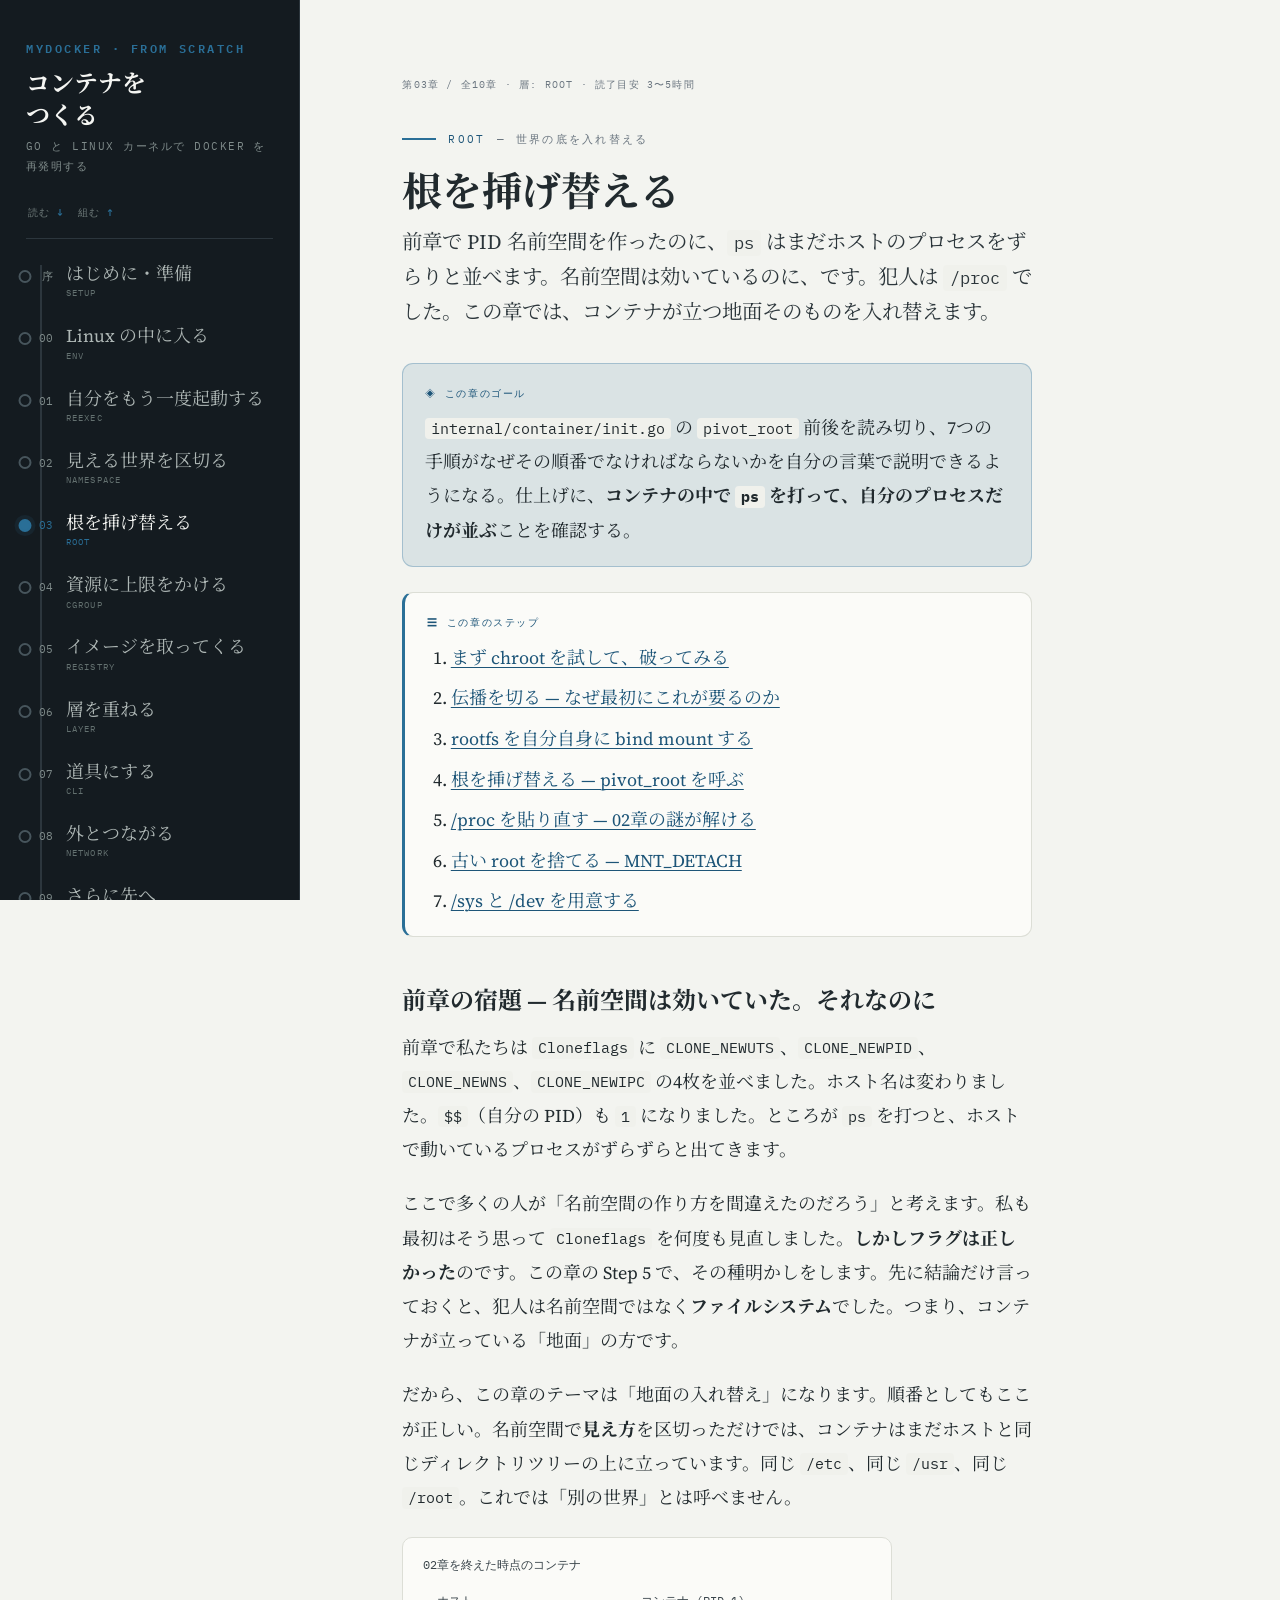
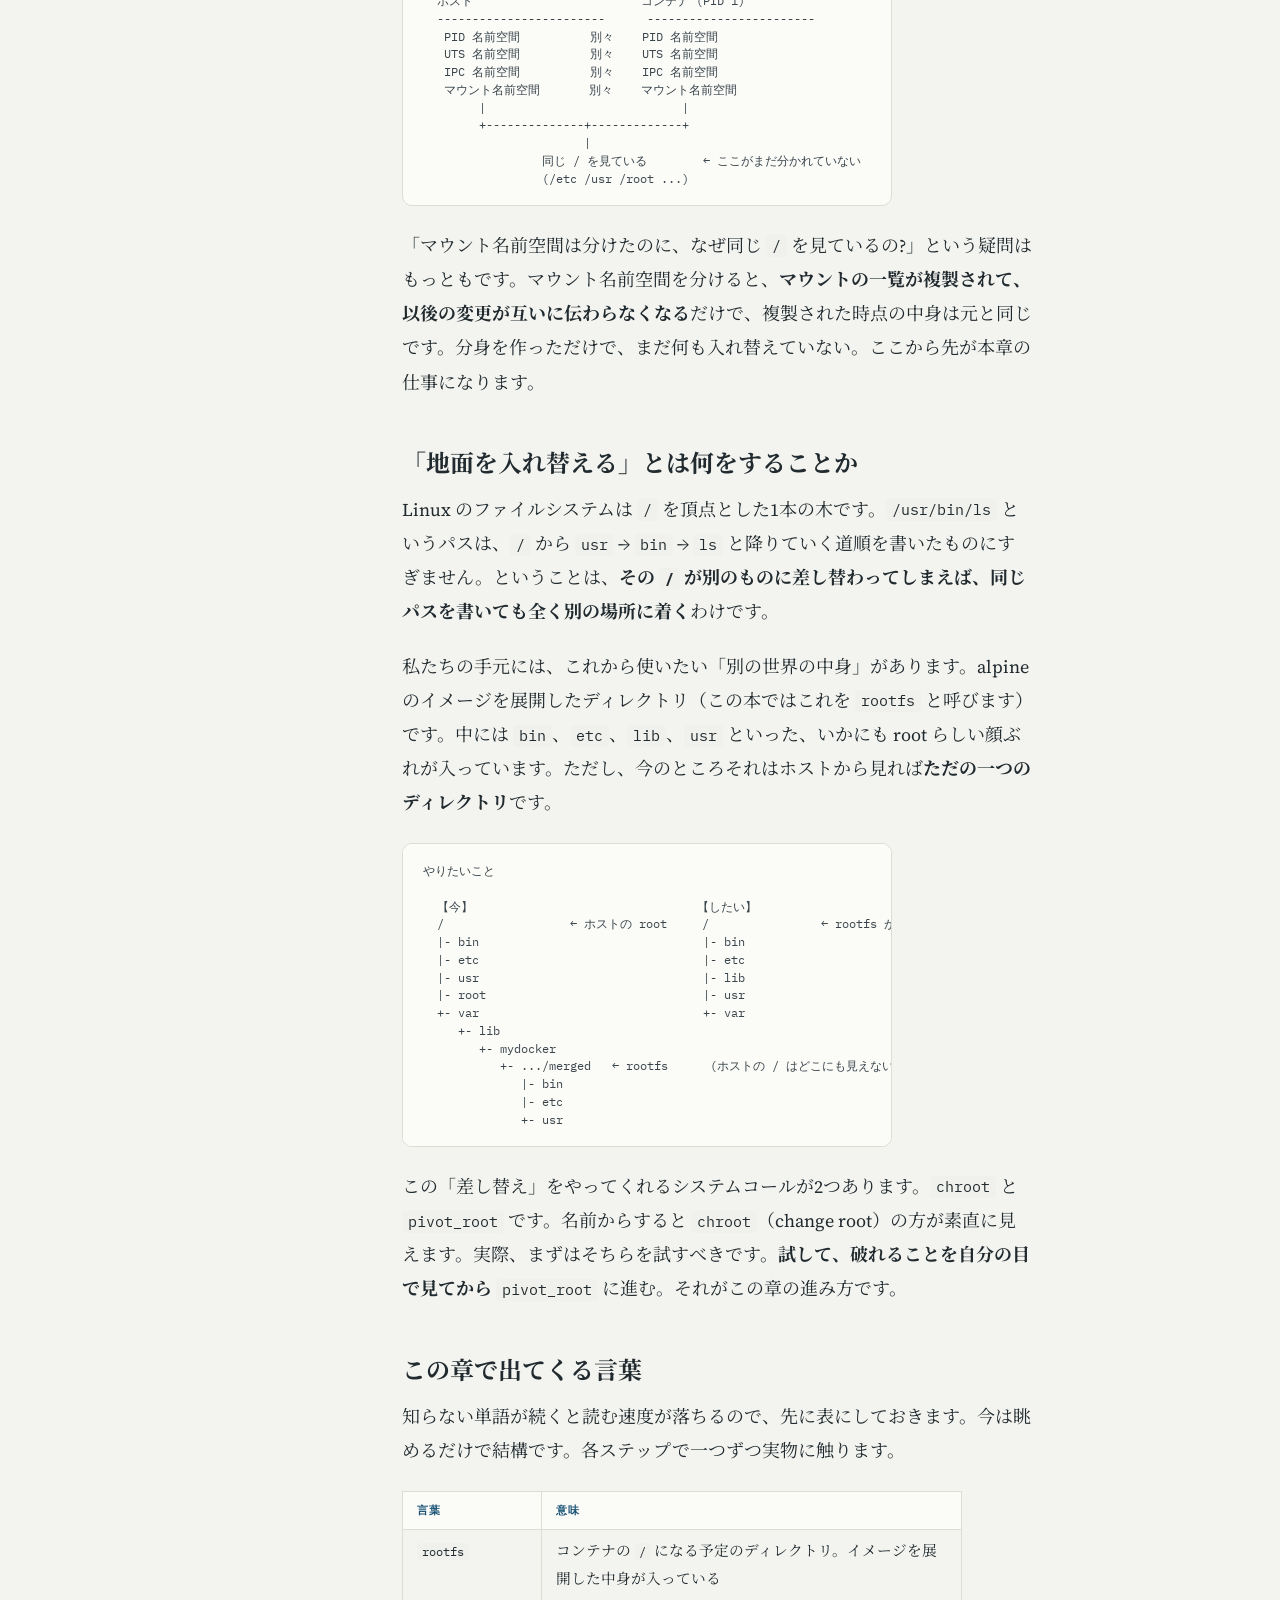
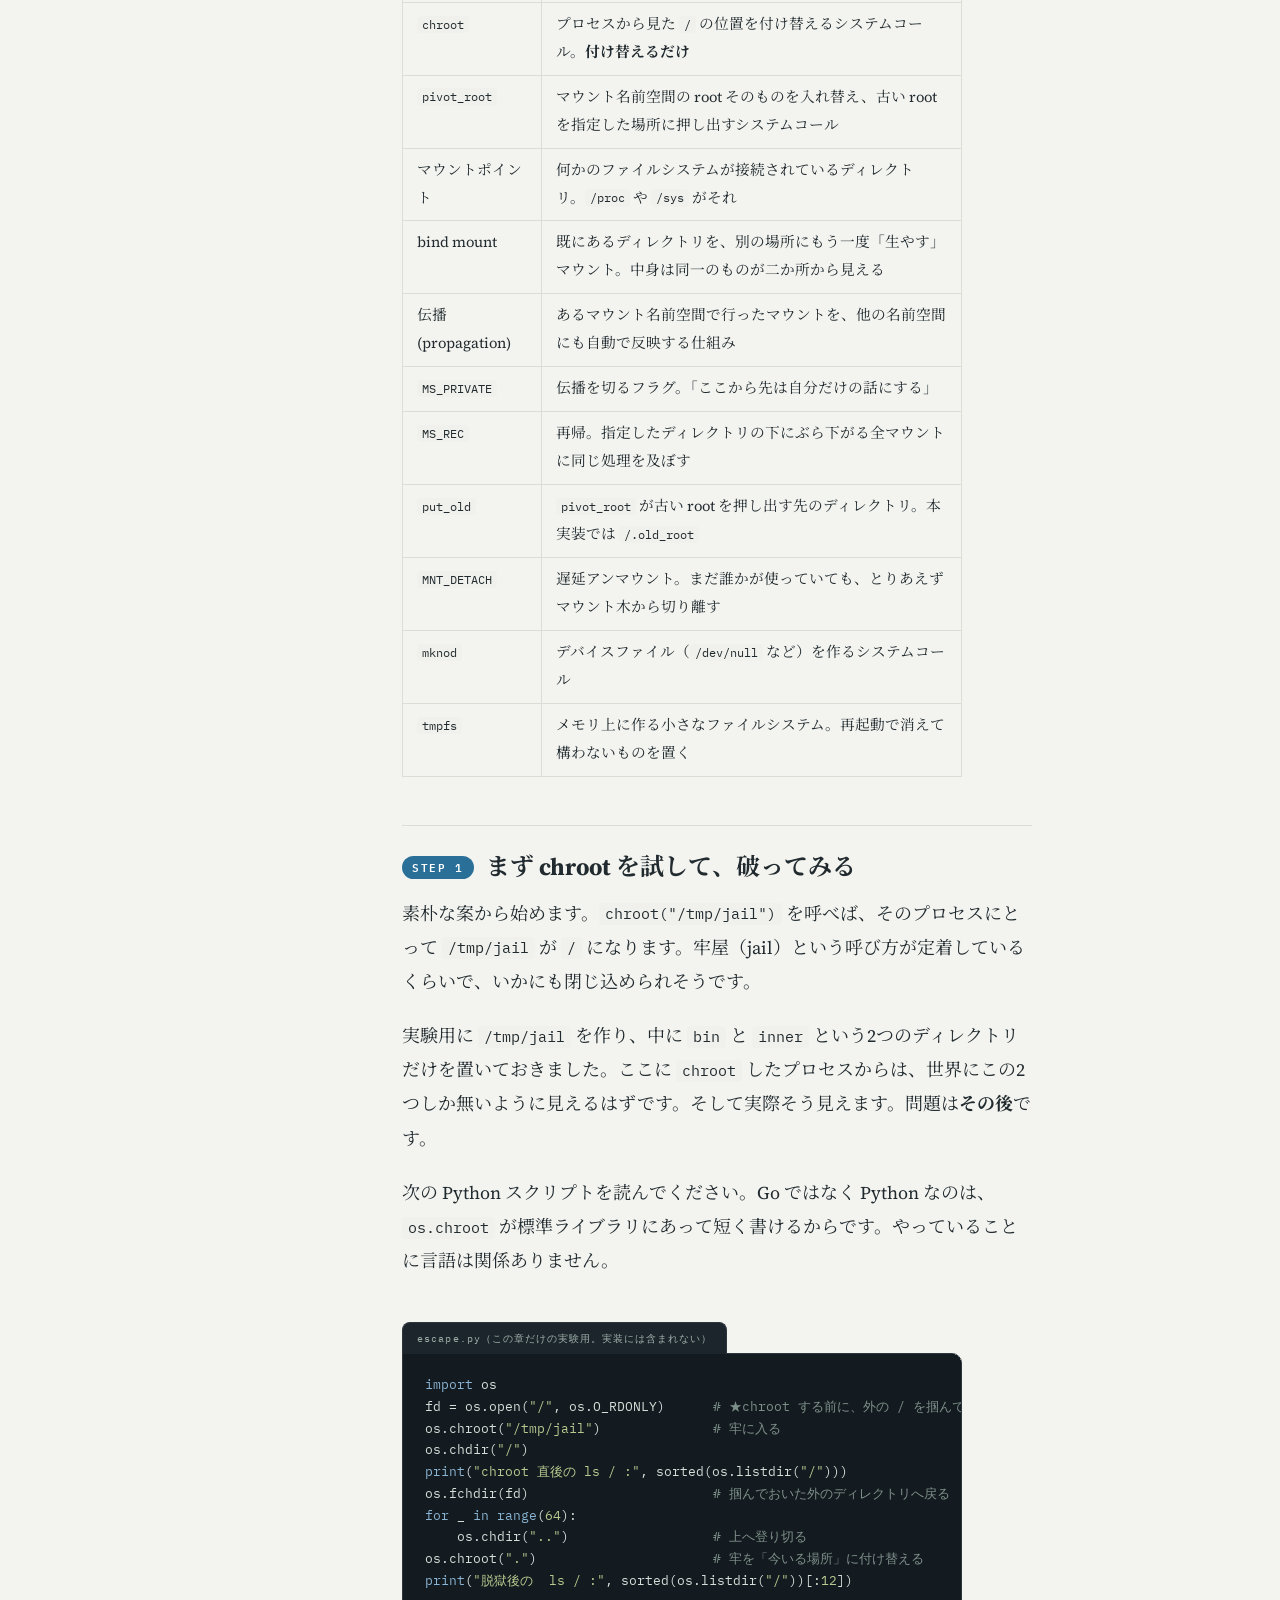
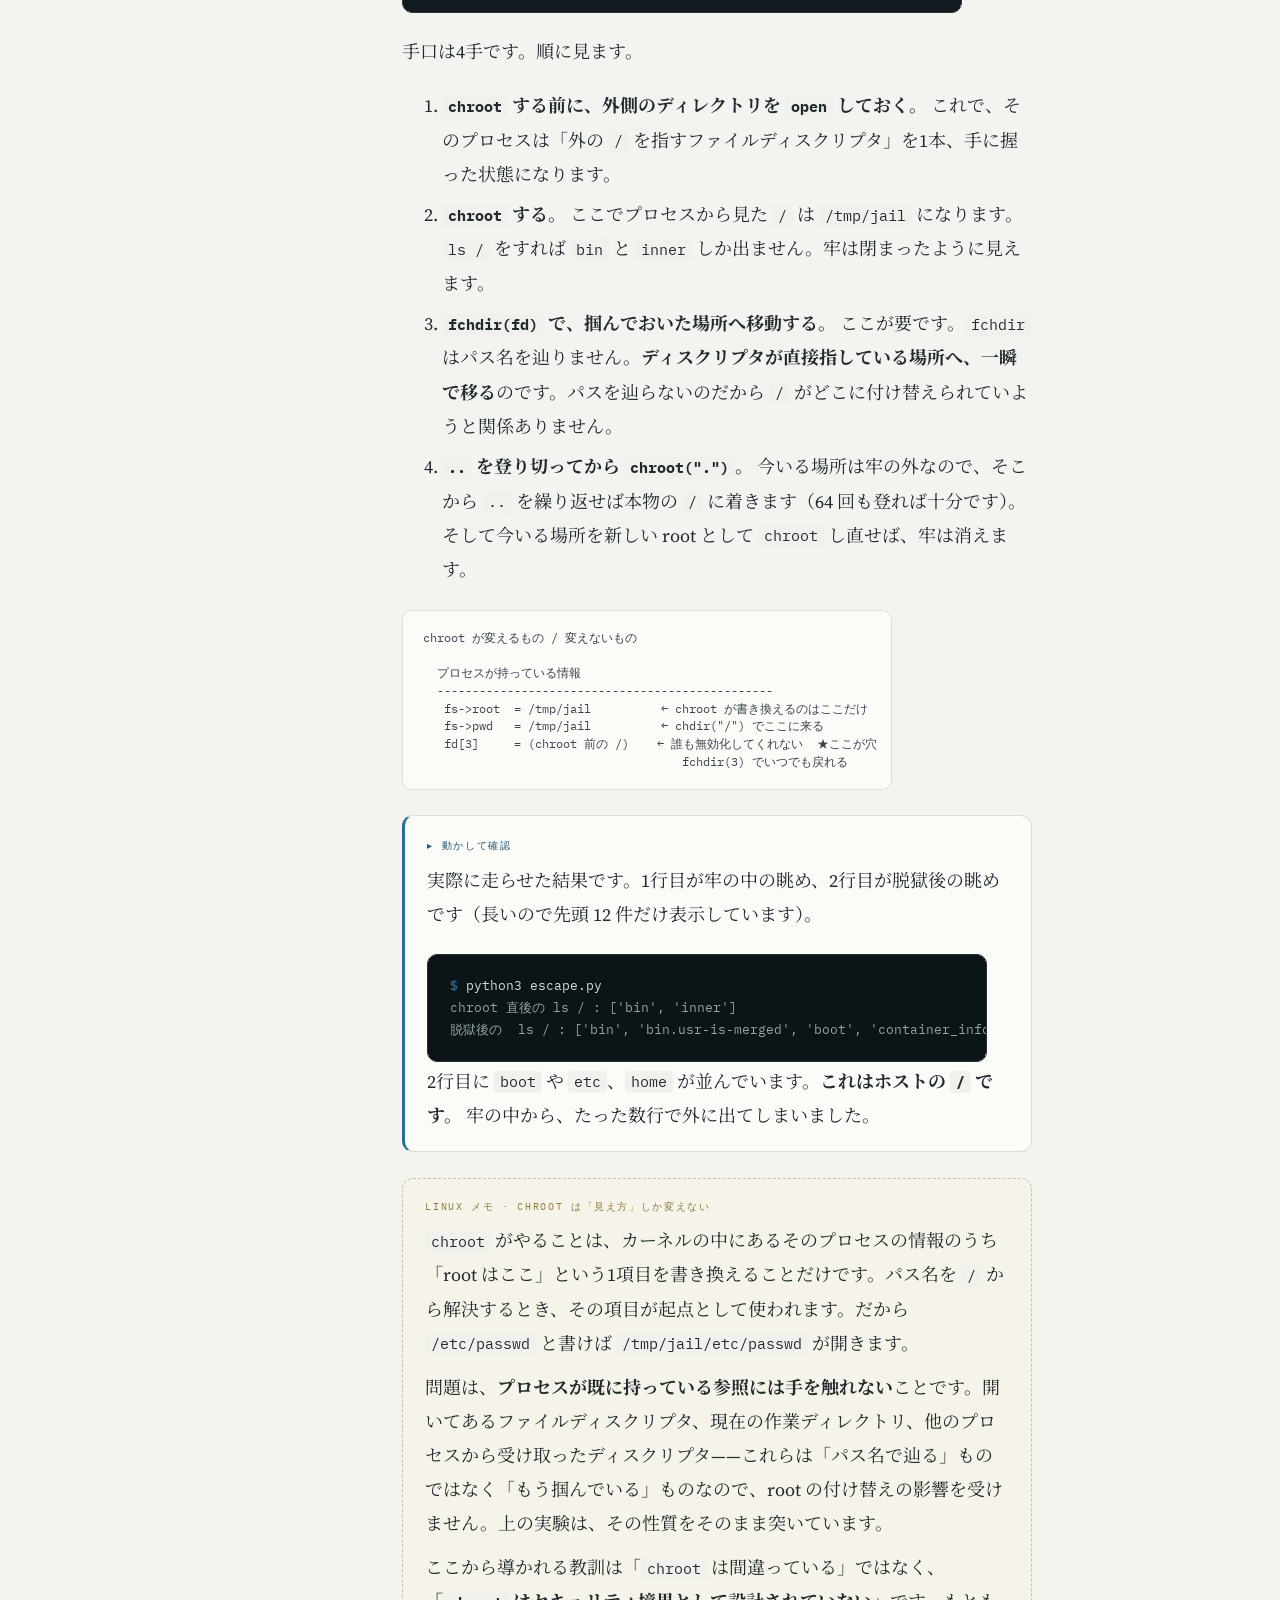
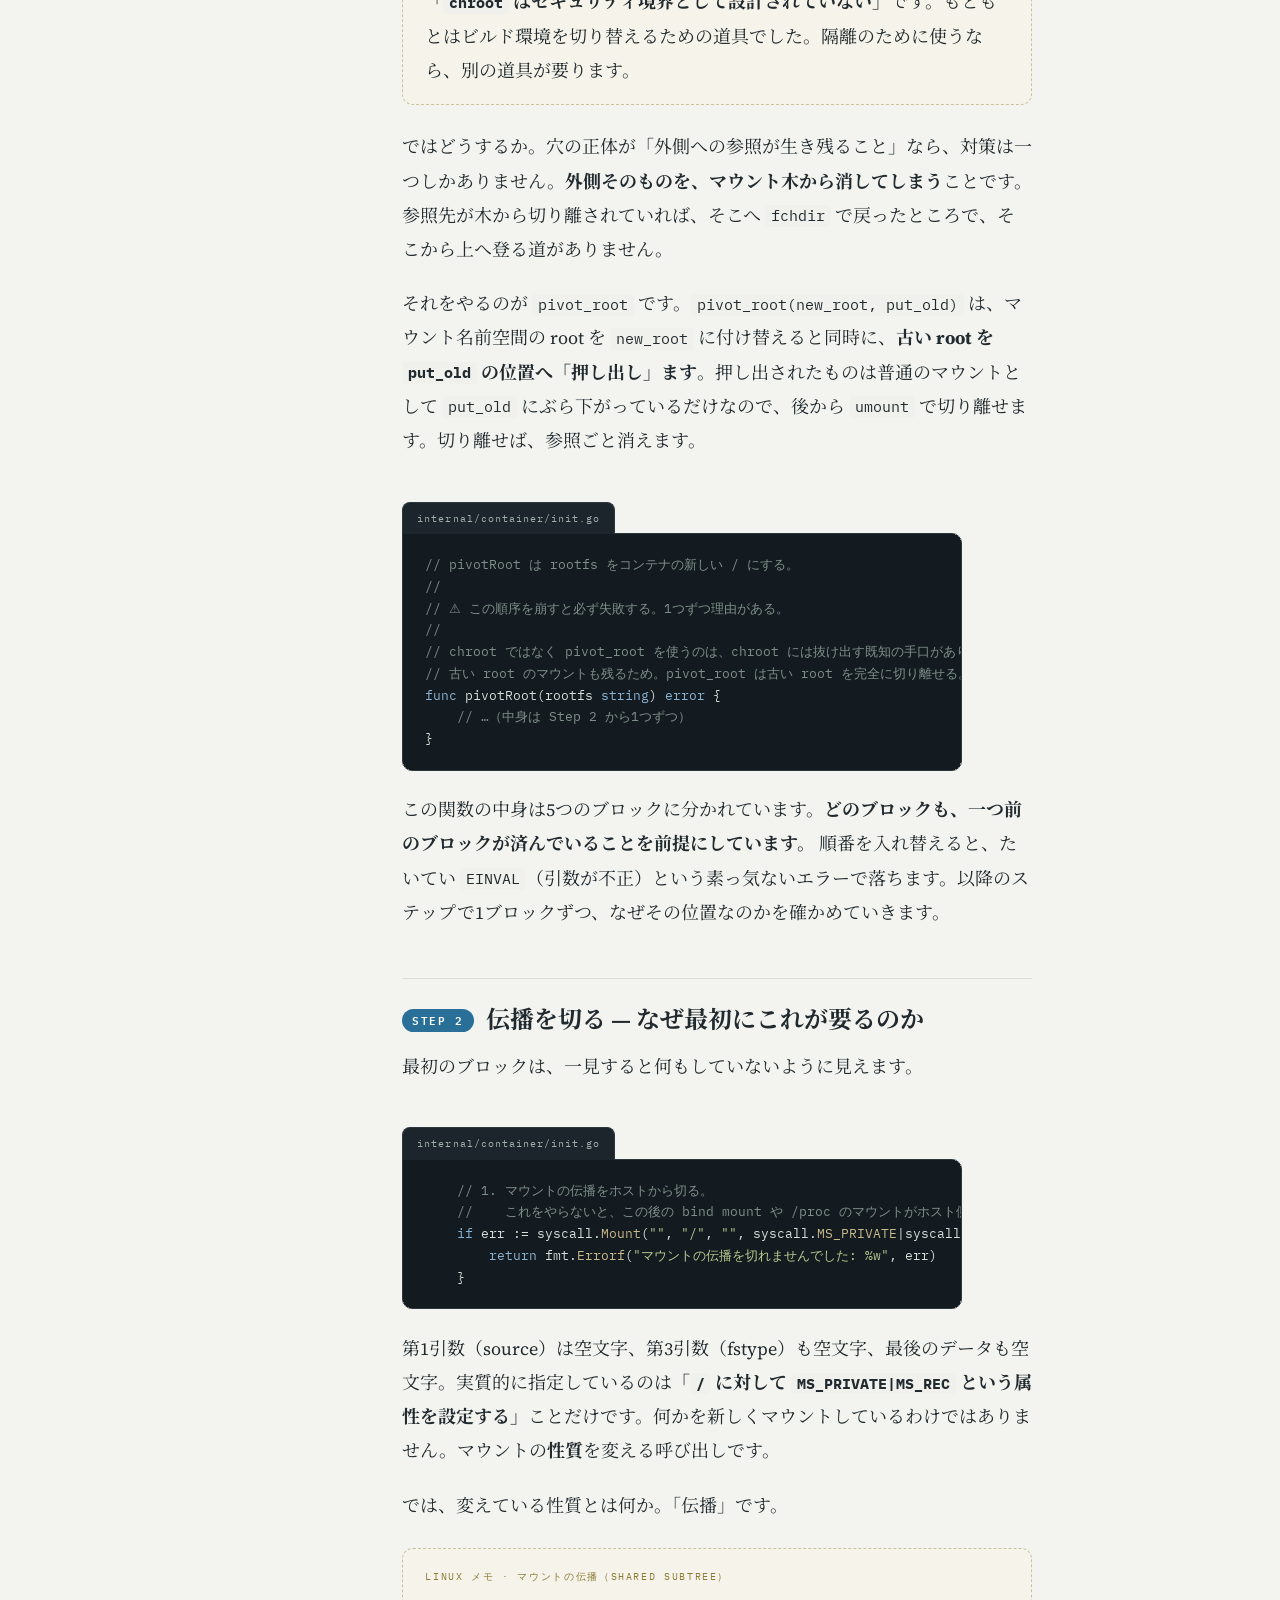
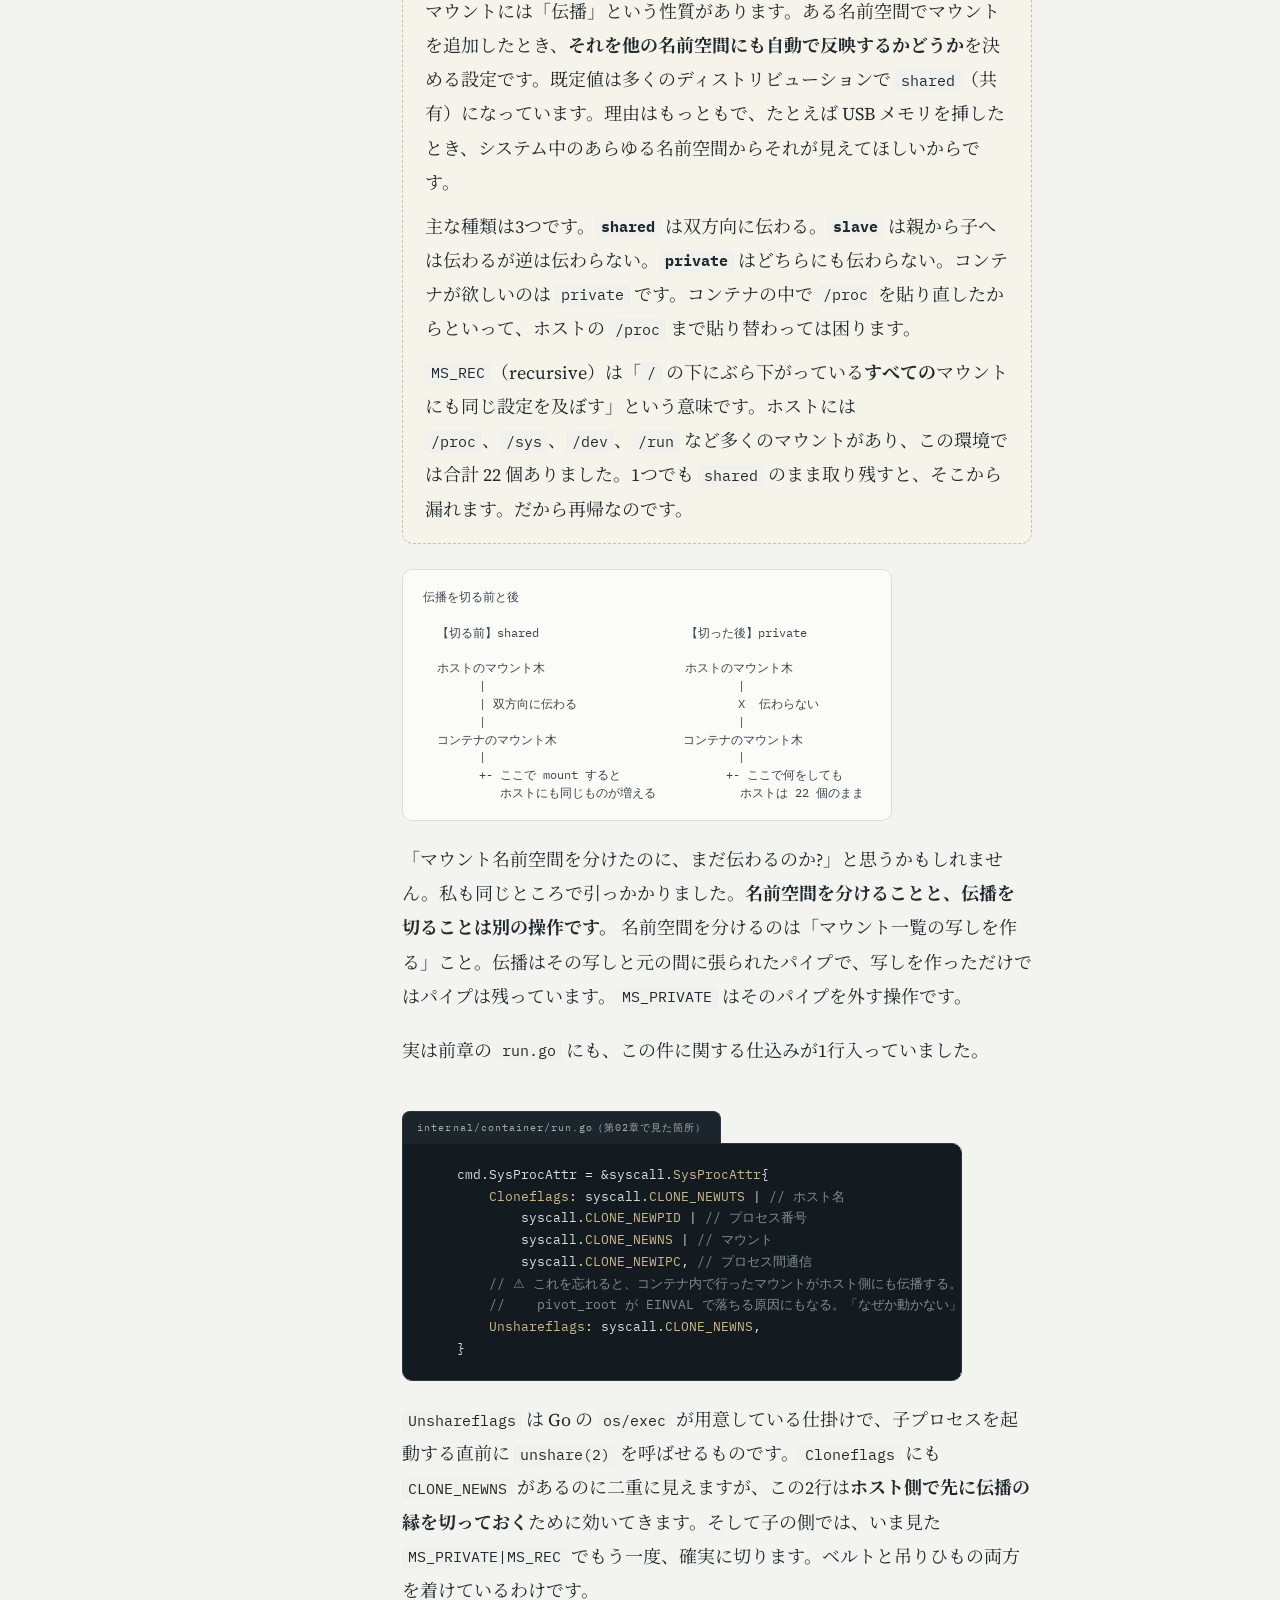
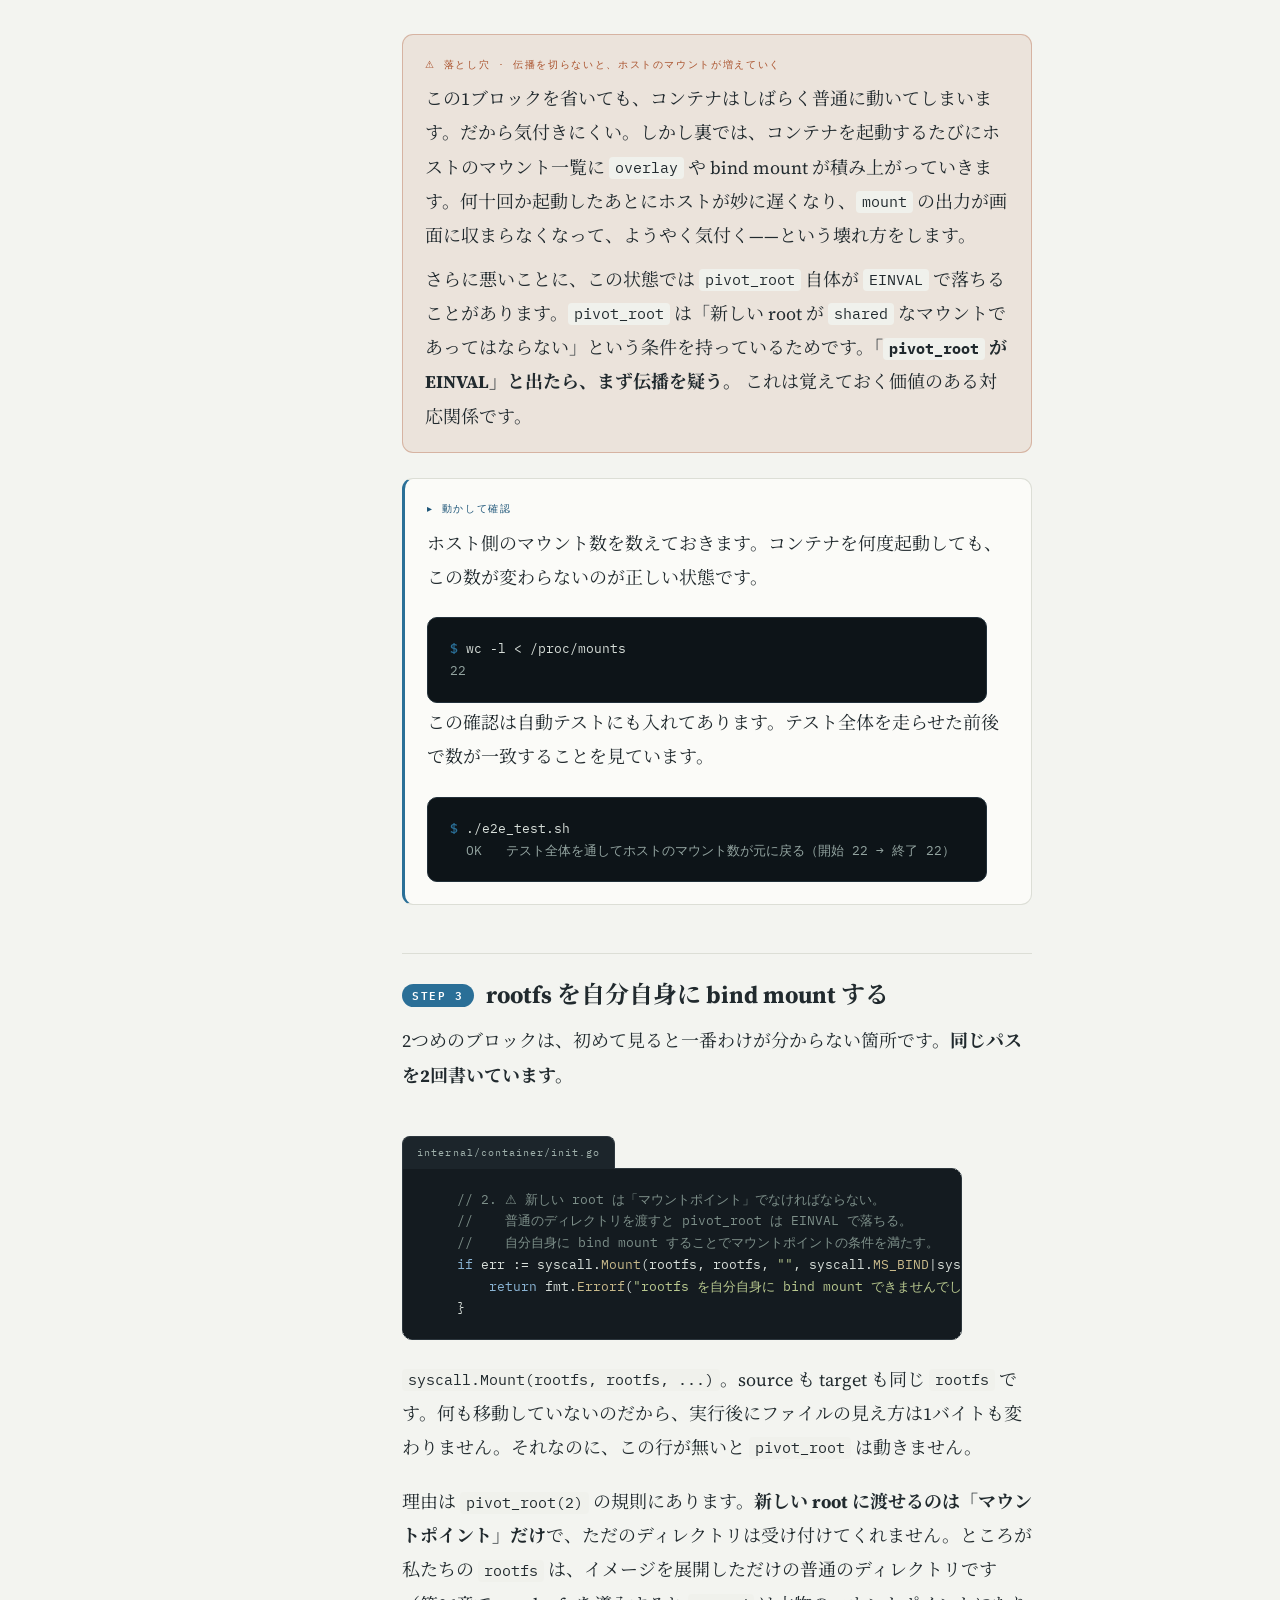
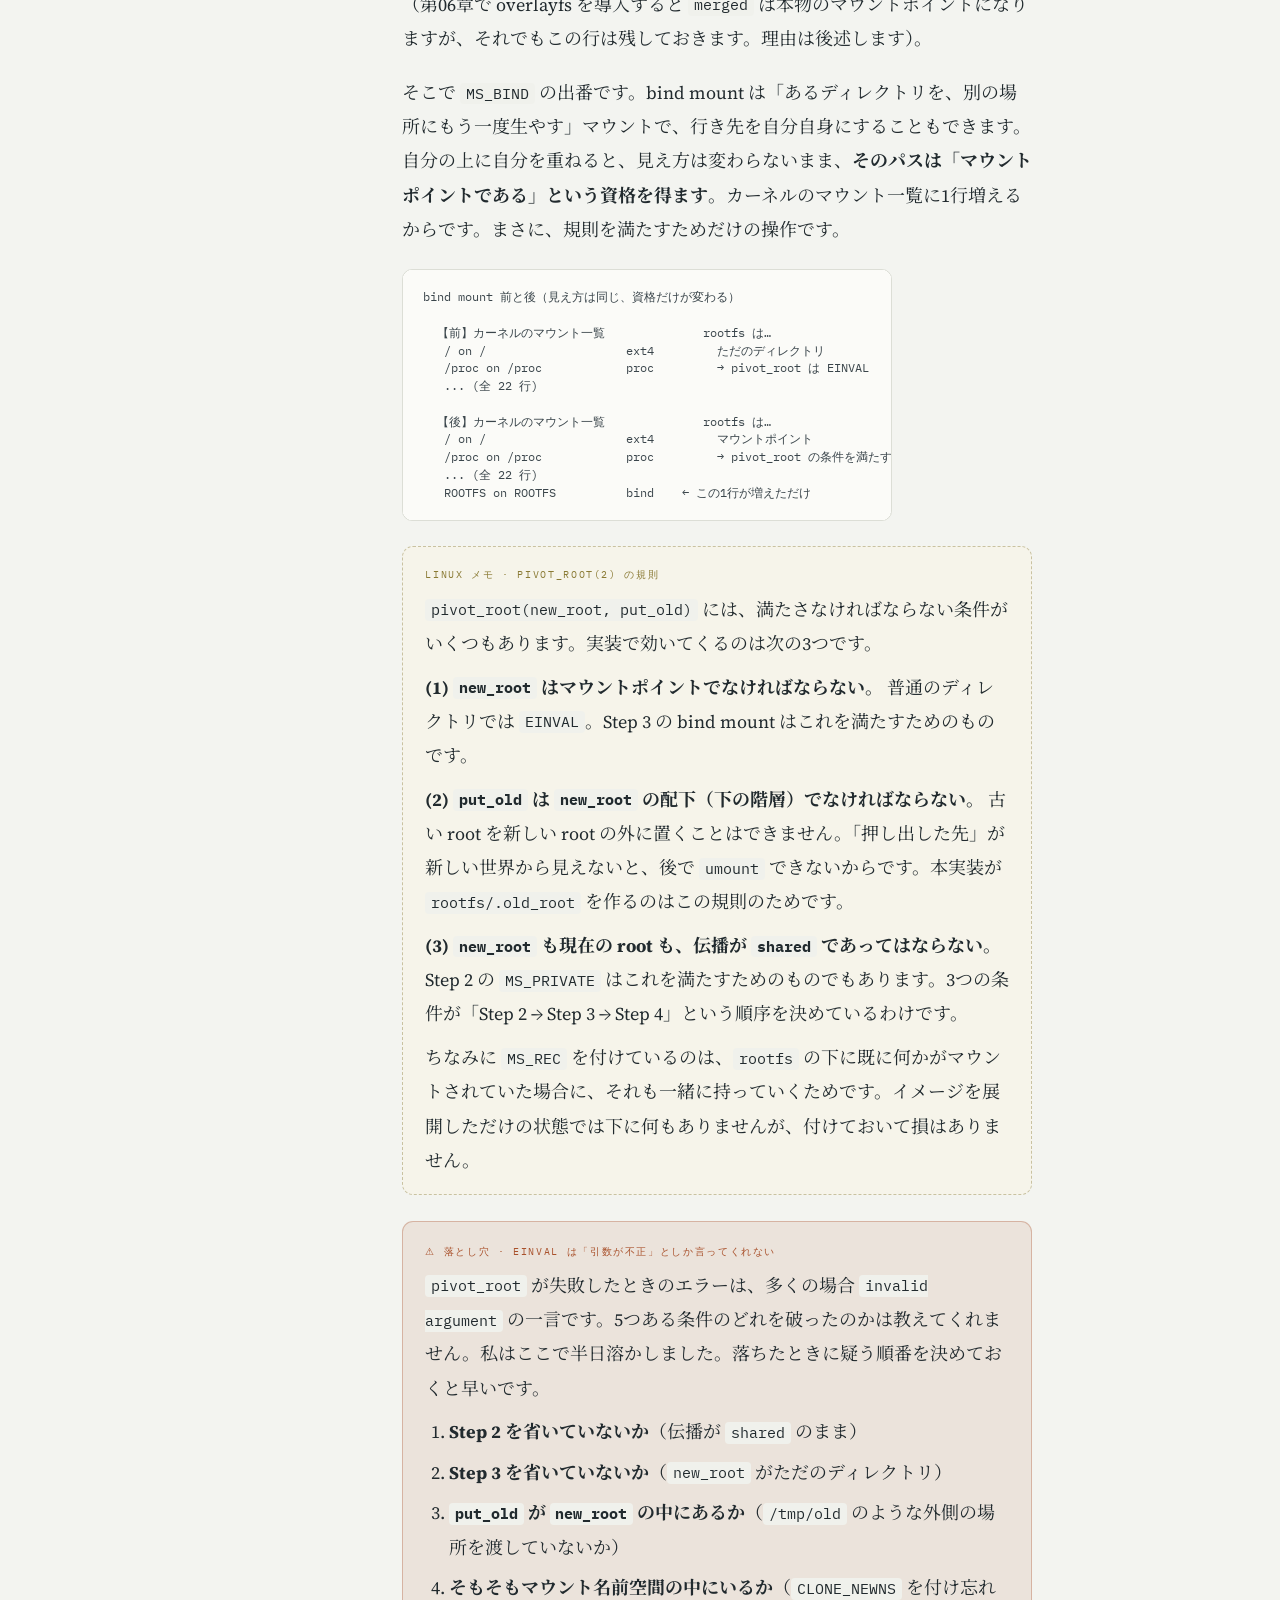
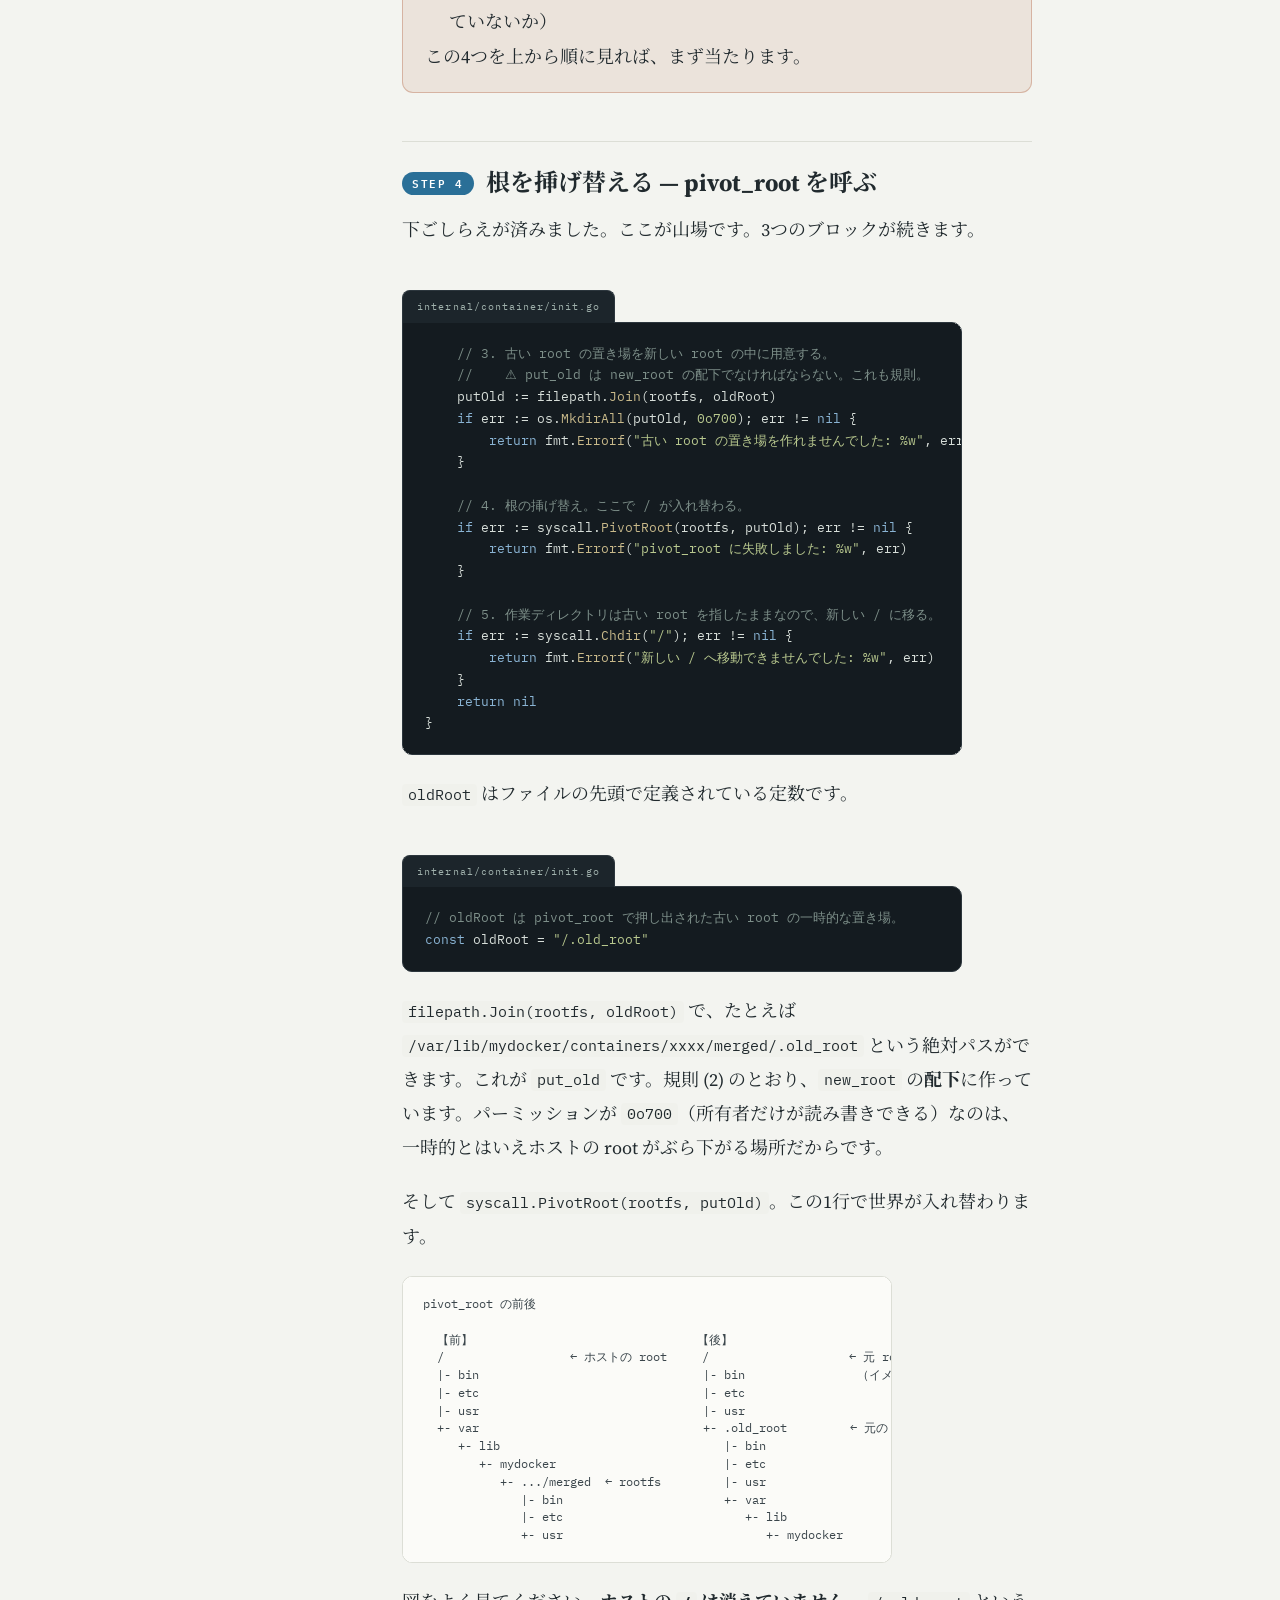
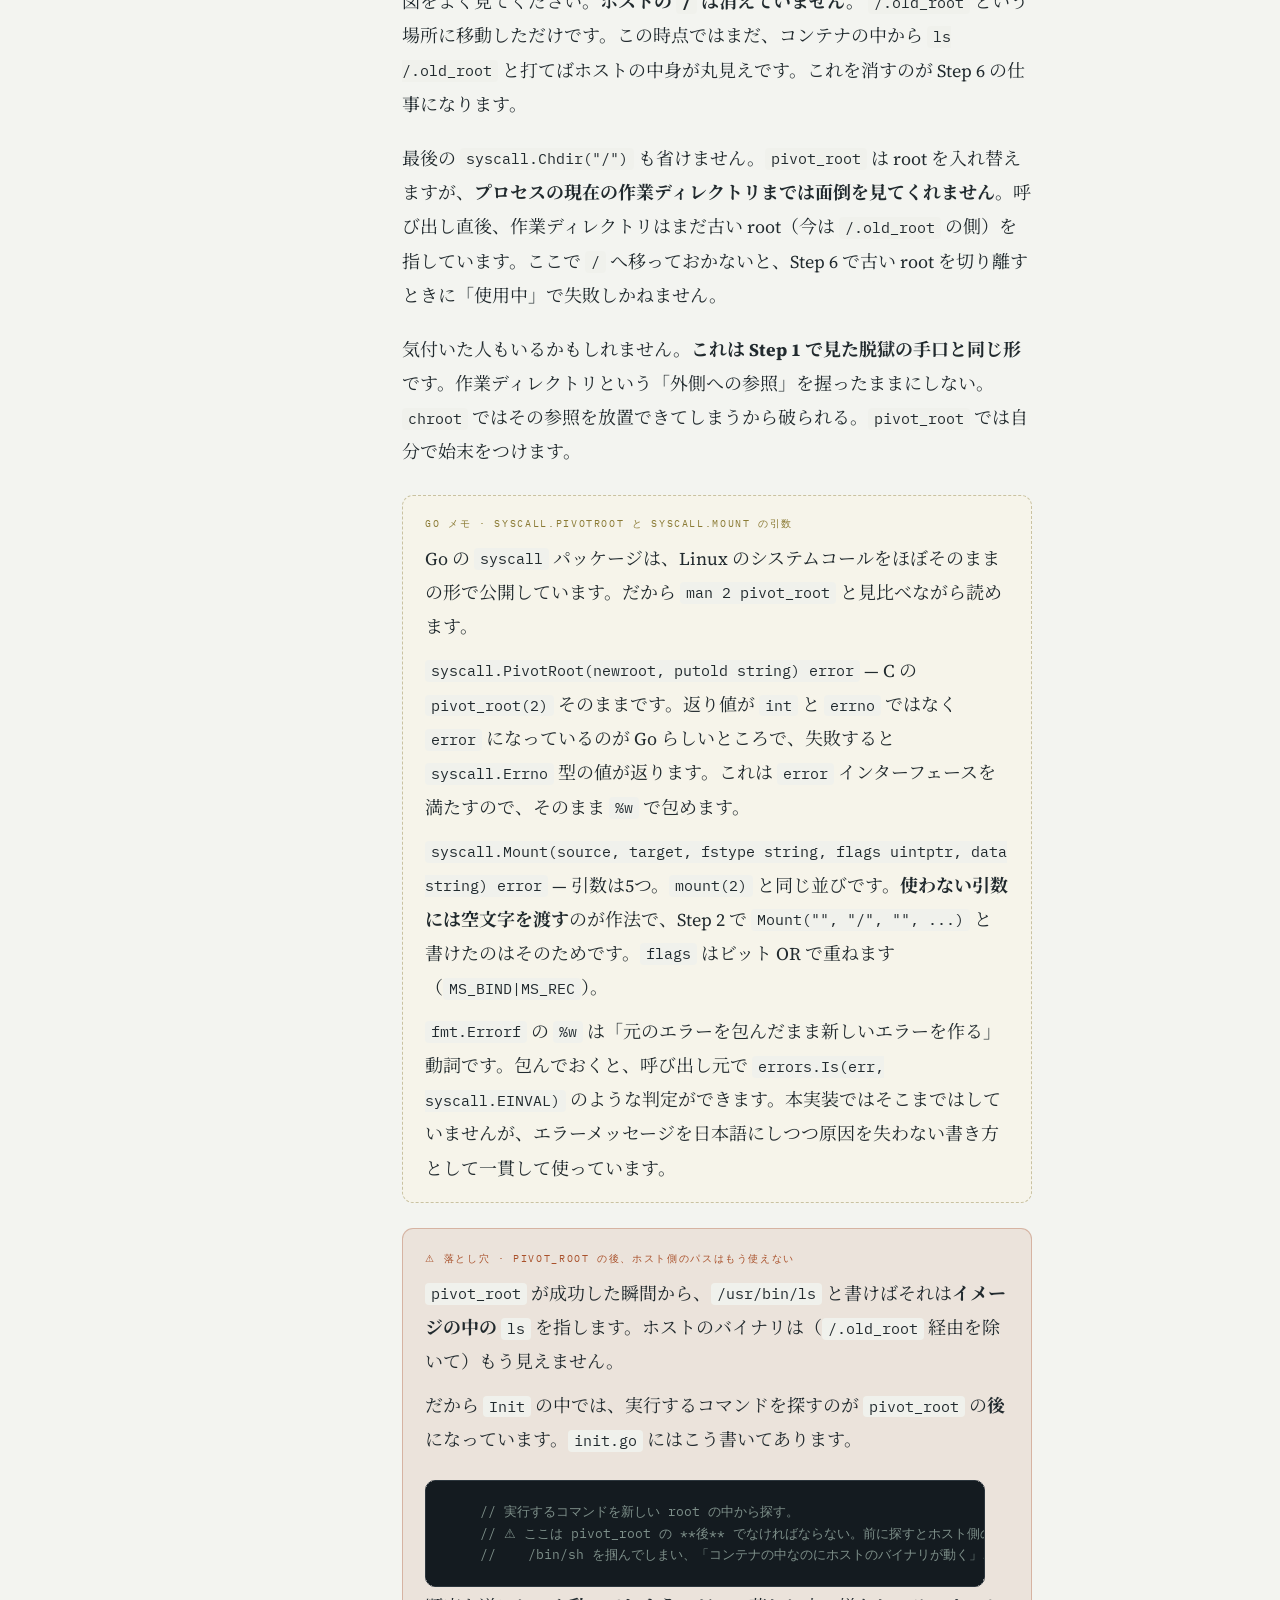
==== docs/03-pivotroot.html @ 124766aa "教材サイト 序章・第01〜03章を追加 - index.html（序章）: 中心命題「コンテナは軽量な仮想マシンではない」を最初に置き、   完成品を5分動かす。道具箱の用語表と、飛ばせない構成の宣言" ====
<!DOCTYPE html>
<html lang="ja">
<head>
<meta charset="utf-8">
<meta name="viewport" content="width=device-width, initial-scale=1">
<title>第03章 根を挿げ替える — コンテナをつくる</title>
<link rel="preconnect" href="https://fonts.googleapis.com">
<link rel="preconnect" href="https://fonts.gstatic.com" crossorigin>
<link href="https://fonts.googleapis.com/css2?family=IBM+Plex+Mono:wght@400;500;600&family=Source+Serif+4:opsz,wght@8..60,400;8..60,600;8..60,700&family=Noto+Serif+JP:wght@400;600;700&display=swap" rel="stylesheet">
<link rel="stylesheet" href="style.css">
</head>
<body>
<div class="shell">
  <aside class="spine">
    <a class="wordmark" href="index.html">MYDOCKER · from scratch</a>
    <div class="book-title">コンテナを<br>つくる</div>
    <div class="book-sub">Go と Linux カーネルで Docker を再発明する</div>

    <div class="legend"><span>読む <b>↓</b></span><span>組む <b>↑</b></span></div>

    <nav aria-label="目次">
      <ul class="toc">
        <li><a class="nav-item" href="index.html"><span class="nav-num">序</span><span class="nav-label">はじめに・準備<span class="nav-tag">Setup</span></span></a></li>
        <li><a class="nav-item" href="00-env.html"><span class="nav-num">00</span><span class="nav-label">Linux の中に入る<span class="nav-tag">Env</span></span></a></li>
        <li><a class="nav-item" href="01-reexec.html"><span class="nav-num">01</span><span class="nav-label">自分をもう一度起動する<span class="nav-tag">Reexec</span></span></a></li>
        <li><a class="nav-item" href="02-namespace.html"><span class="nav-num">02</span><span class="nav-label">見える世界を区切る<span class="nav-tag">Namespace</span></span></a></li>
        <li><a class="nav-item current" aria-current="page" href="03-pivotroot.html"><span class="nav-num">03</span><span class="nav-label">根を挿げ替える<span class="nav-tag">Root</span></span></a></li>
        <li><a class="nav-item" href="04-cgroup.html"><span class="nav-num">04</span><span class="nav-label">資源に上限をかける<span class="nav-tag">Cgroup</span></span></a></li>
        <li><a class="nav-item" href="05-registry.html"><span class="nav-num">05</span><span class="nav-label">イメージを取ってくる<span class="nav-tag">Registry</span></span></a></li>
        <li><a class="nav-item" href="06-overlay.html"><span class="nav-num">06</span><span class="nav-label">層を重ねる<span class="nav-tag">Layer</span></span></a></li>
        <li><a class="nav-item" href="07-cli.html"><span class="nav-num">07</span><span class="nav-label">道具にする<span class="nav-tag">CLI</span></span></a></li>
        <li><a class="nav-item" href="08-network.html"><span class="nav-num">08</span><span class="nav-label">外とつながる<span class="nav-tag">Network</span></span></a></li>
        <li><a class="nav-item" href="09-beyond.html"><span class="nav-num">09</span><span class="nav-label">さらに先へ<span class="nav-tag">Beyond</span></span></a></li>
      </ul>
    </nav>

    <div class="spine-foot">
      各章は一つの層。<br>隔離する → 根を替える → 締める<br>→ 取ってくる → 重ねる、の順に積む。
    </div>
  </aside>

  <main class="reading">
    <div class="progress-tag">第03章 / 全10章 · 層: ROOT · 読了目安 3〜5時間</div>
    <div class="eyebrow"><span>Root</span><span class="depth">— 世界の底を入れ替える</span></div>
    <h1>根を挿げ替える</h1>
    <p class="lede">前章で PID 名前空間を作ったのに、<code>ps</code> はまだホストのプロセスをずらりと並べます。名前空間は効いているのに、です。犯人は <code>/proc</code> でした。この章では、コンテナが立つ地面そのものを入れ替えます。</p>

    <div class="box goal"><div class="box-k">◈ この章のゴール</div>
      <p><code>internal/container/init.go</code> の <code>pivot_root</code> 前後を読み切り、7つの手順がなぜその順番でなければならないかを自分の言葉で説明できるようになる。仕上げに、<strong>コンテナの中で <code>ps</code> を打って、自分のプロセスだけが並ぶ</strong>ことを確認する。</p>
    </div>

    <div class="box map"><div class="box-k">☰ この章のステップ</div>
      <ol>
        <li><a href="#step-1">まず chroot を試して、破ってみる</a></li>
        <li><a href="#step-2">伝播を切る — なぜ最初にこれが要るのか</a></li>
        <li><a href="#step-3">rootfs を自分自身に bind mount する</a></li>
        <li><a href="#step-4">根を挿げ替える — pivot_root を呼ぶ</a></li>
        <li><a href="#step-5">/proc を貼り直す — 02章の謎が解ける</a></li>
        <li><a href="#step-6">古い root を捨てる — MNT_DETACH</a></li>
        <li><a href="#step-7">/sys と /dev を用意する</a></li>
      </ol>
    </div>

    <h2>前章の宿題 — 名前空間は効いていた。それなのに</h2>

    <p>前章で私たちは <code>Cloneflags</code> に <code>CLONE_NEWUTS</code>、<code>CLONE_NEWPID</code>、<code>CLONE_NEWNS</code>、<code>CLONE_NEWIPC</code> の4枚を並べました。ホスト名は変わりました。<code>$$</code>（自分の PID）も <code>1</code> になりました。ところが <code>ps</code> を打つと、ホストで動いているプロセスがずらずらと出てきます。</p>

    <p>ここで多くの人が「名前空間の作り方を間違えたのだろう」と考えます。私も最初はそう思って <code>Cloneflags</code> を何度も見直しました。<strong>しかしフラグは正しかった</strong>のです。この章の Step 5 で、その種明かしをします。先に結論だけ言っておくと、犯人は名前空間ではなく<strong>ファイルシステム</strong>でした。つまり、コンテナが立っている「地面」の方です。</p>

    <p>だから、この章のテーマは「地面の入れ替え」になります。順番としてもここが正しい。名前空間で<strong>見え方</strong>を区切っただけでは、コンテナはまだホストと同じディレクトリツリーの上に立っています。同じ <code>/etc</code>、同じ <code>/usr</code>、同じ <code>/root</code>。これでは「別の世界」とは呼べません。</p>

    <div class="ascii">02章を終えた時点のコンテナ

  ホスト                        コンテナ (PID 1)
  ------------------------      ------------------------
   PID 名前空間          別々    PID 名前空間
   UTS 名前空間          別々    UTS 名前空間
   IPC 名前空間          別々    IPC 名前空間
   マウント名前空間       別々    マウント名前空間
        |                            |
        +--------------+-------------+
                       |
                 同じ / を見ている        ← ここがまだ分かれていない
                 (/etc /usr /root ...)</div>

    <p>「マウント名前空間は分けたのに、なぜ同じ <code>/</code> を見ているの?」という疑問はもっともです。マウント名前空間を分けると、<strong>マウントの一覧が複製されて、以後の変更が互いに伝わらなくなる</strong>だけで、複製された時点の中身は元と同じです。分身を作っただけで、まだ何も入れ替えていない。ここから先が本章の仕事になります。</p>

    <h2>「地面を入れ替える」とは何をすることか</h2>

    <p>Linux のファイルシステムは <code>/</code> を頂点とした1本の木です。<code>/usr/bin/ls</code> というパスは、<code>/</code> から <code>usr</code> → <code>bin</code> → <code>ls</code> と降りていく道順を書いたものにすぎません。ということは、<strong>その <code>/</code> が別のものに差し替わってしまえば、同じパスを書いても全く別の場所に着く</strong>わけです。</p>

    <p>私たちの手元には、これから使いたい「別の世界の中身」があります。alpine のイメージを展開したディレクトリ（この本ではこれを <code>rootfs</code> と呼びます）です。中には <code>bin</code>、<code>etc</code>、<code>lib</code>、<code>usr</code> といった、いかにも root らしい顔ぶれが入っています。ただし、今のところそれはホストから見れば<strong>ただの一つのディレクトリ</strong>です。</p>

    <div class="ascii">やりたいこと

  【今】                                【したい】
  /                  ← ホストの root     /                ← rootfs が root になる
  |- bin                                |- bin
  |- etc                                |- etc
  |- usr                                |- lib
  |- root                               |- usr
  +- var                                +- var
     +- lib
        +- mydocker
           +- .../merged   ← rootfs      (ホストの / はどこにも見えない)
              |- bin
              |- etc
              +- usr</div>

    <p>この「差し替え」をやってくれるシステムコールが2つあります。<code>chroot</code> と <code>pivot_root</code> です。名前からすると <code>chroot</code>（change root）の方が素直に見えます。実際、まずはそちらを試すべきです。<strong>試して、破れることを自分の目で見てから</strong> <code>pivot_root</code> に進む。それがこの章の進み方です。</p>

    <h2>この章で出てくる言葉</h2>

    <p>知らない単語が続くと読む速度が落ちるので、先に表にしておきます。今は眺めるだけで結構です。各ステップで一つずつ実物に触ります。</p>

    <table>
      <tr><th>言葉</th><th>意味</th></tr>
      <tr><td><code>rootfs</code></td><td>コンテナの <code>/</code> になる予定のディレクトリ。イメージを展開した中身が入っている</td></tr>
      <tr><td><code>chroot</code></td><td>プロセスから見た <code>/</code> の位置を付け替えるシステムコール。<strong>付け替えるだけ</strong></td></tr>
      <tr><td><code>pivot_root</code></td><td>マウント名前空間の root そのものを入れ替え、古い root を指定した場所に押し出すシステムコール</td></tr>
      <tr><td>マウントポイント</td><td>何かのファイルシステムが接続されているディレクトリ。<code>/proc</code> や <code>/sys</code> がそれ</td></tr>
      <tr><td>bind mount</td><td>既にあるディレクトリを、別の場所にもう一度「生やす」マウント。中身は同一のものが二か所から見える</td></tr>
      <tr><td>伝播 (propagation)</td><td>あるマウント名前空間で行ったマウントを、他の名前空間にも自動で反映する仕組み</td></tr>
      <tr><td><code>MS_PRIVATE</code></td><td>伝播を切るフラグ。「ここから先は自分だけの話にする」</td></tr>
      <tr><td><code>MS_REC</code></td><td>再帰。指定したディレクトリの下にぶら下がる全マウントに同じ処理を及ぼす</td></tr>
      <tr><td><code>put_old</code></td><td><code>pivot_root</code> が古い root を押し出す先のディレクトリ。本実装では <code>/.old_root</code></td></tr>
      <tr><td><code>MNT_DETACH</code></td><td>遅延アンマウント。まだ誰かが使っていても、とりあえずマウント木から切り離す</td></tr>
      <tr><td><code>mknod</code></td><td>デバイスファイル（<code>/dev/null</code> など）を作るシステムコール</td></tr>
      <tr><td><code>tmpfs</code></td><td>メモリ上に作る小さなファイルシステム。再起動で消えて構わないものを置く</td></tr>
    </table>

    <h2 class="step" id="step-1"><span class="step-no">Step 1</span>まず chroot を試して、破ってみる</h2>

    <p>素朴な案から始めます。<code>chroot("/tmp/jail")</code> を呼べば、そのプロセスにとって <code>/tmp/jail</code> が <code>/</code> になります。牢屋（jail）という呼び方が定着しているくらいで、いかにも閉じ込められそうです。</p>

    <p>実験用に <code>/tmp/jail</code> を作り、中に <code>bin</code> と <code>inner</code> という2つのディレクトリだけを置いておきました。ここに <code>chroot</code> したプロセスからは、世界にこの2つしか無いように見えるはずです。そして実際そう見えます。問題は<strong>その後</strong>です。</p>

    <p>次の Python スクリプトを読んでください。Go ではなく Python なのは、<code>os.chroot</code> が標準ライブラリにあって短く書けるからです。やっていることに言語は関係ありません。</p>

    <div class="file-tag">escape.py（この章だけの実験用。実装には含まれない）</div>
<pre><code><span class="kw">import</span> os
fd = os.open(<span class="st">"/"</span>, os.O_RDONLY)      <span class="cm"># ★chroot する前に、外の / を掴んでおく</span>
os.chroot(<span class="st">"/tmp/jail"</span>)              <span class="cm"># 牢に入る</span>
os.chdir(<span class="st">"/"</span>)
<span class="kw">print</span>(<span class="st">"chroot 直後の ls / :"</span>, sorted(os.listdir(<span class="st">"/"</span>)))
os.fchdir(fd)                       <span class="cm"># 掴んでおいた外のディレクトリへ戻る</span>
<span class="kw">for</span> _ <span class="kw">in</span> <span class="kw">range</span>(<span class="st">64</span>):
    os.chdir(<span class="st">".."</span>)                  <span class="cm"># 上へ登り切る</span>
os.chroot(<span class="st">"."</span>)                      <span class="cm"># 牢を「今いる場所」に付け替える</span>
<span class="kw">print</span>(<span class="st">"脱獄後の  ls / :"</span>, sorted(os.listdir(<span class="st">"/"</span>))[:<span class="st">12</span>])</code></pre>

    <p>手口は4手です。順に見ます。</p>

    <ol>
      <li><strong><code>chroot</code> する前に、外側のディレクトリを <code>open</code> しておく。</strong> これで、そのプロセスは「外の <code>/</code> を指すファイルディスクリプタ」を1本、手に握った状態になります。</li>
      <li><strong><code>chroot</code> する。</strong> ここでプロセスから見た <code>/</code> は <code>/tmp/jail</code> になります。<code>ls /</code> をすれば <code>bin</code> と <code>inner</code> しか出ません。牢は閉まったように見えます。</li>
      <li><strong><code>fchdir(fd)</code> で、掴んでおいた場所へ移動する。</strong> ここが要です。<code>fchdir</code> はパス名を辿りません。<strong>ディスクリプタが直接指している場所へ、一瞬で移る</strong>のです。パスを辿らないのだから <code>/</code> がどこに付け替えられていようと関係ありません。</li>
      <li><strong><code>..</code> を登り切ってから <code>chroot(".")</code>。</strong> 今いる場所は牢の外なので、そこから <code>..</code> を繰り返せば本物の <code>/</code> に着きます（64 回も登れば十分です）。そして今いる場所を新しい root として <code>chroot</code> し直せば、牢は消えます。</li>
    </ol>

    <div class="ascii">chroot が変えるもの / 変えないもの

  プロセスが持っている情報
  ------------------------------------------------
   fs-&gt;root  = /tmp/jail          ← chroot が書き換えるのはここだけ
   fs-&gt;pwd   = /tmp/jail          ← chdir("/") でここに来る
   fd[3]     = (chroot 前の /)    ← 誰も無効化してくれない  ★ここが穴
                                     fchdir(3) でいつでも戻れる</div>

    <div class="box do"><div class="box-k">▸ 動かして確認</div>
      <p>実際に走らせた結果です。1行目が牢の中の眺め、2行目が脱獄後の眺めです（長いので先頭 12 件だけ表示しています）。</p>
      <pre class="term"><code><span class="ps">$</span> python3 escape.py
<span class="out">chroot 直後の ls / : ['bin', 'inner']
脱獄後の  ls / : ['bin', 'bin.usr-is-merged', 'boot', 'container_info.json', 'dev', 'etc', 'home', 'lib', 'lib.usr-is-merged', 'lib64', 'lost+found', 'media']</span></code></pre>
      <p>2行目に <code>boot</code> や <code>etc</code>、<code>home</code> が並んでいます。<strong>これはホストの <code>/</code> です。</strong> 牢の中から、たった数行で外に出てしまいました。</p>
    </div>

    <div class="gonote"><div class="box-k">LINUX メモ · chroot は「見え方」しか変えない</div>
      <p><code>chroot</code> がやることは、カーネルの中にあるそのプロセスの情報のうち「root はここ」という1項目を書き換えることだけです。パス名を <code>/</code> から解決するとき、その項目が起点として使われます。だから <code>/etc/passwd</code> と書けば <code>/tmp/jail/etc/passwd</code> が開きます。</p>
      <p>問題は、<strong>プロセスが既に持っている参照には手を触れない</strong>ことです。開いてあるファイルディスクリプタ、現在の作業ディレクトリ、他のプロセスから受け取ったディスクリプタ——これらは「パス名で辿る」ものではなく「もう掴んでいる」ものなので、root の付け替えの影響を受けません。上の実験は、その性質をそのまま突いています。</p>
      <p>ここから導かれる教訓は「<code>chroot</code> は間違っている」ではなく、<strong>「<code>chroot</code> はセキュリティ境界として設計されていない」</strong>です。もともとはビルド環境を切り替えるための道具でした。隔離のために使うなら、別の道具が要ります。</p>
    </div>

    <p>ではどうするか。穴の正体が「外側への参照が生き残ること」なら、対策は一つしかありません。<strong>外側そのものを、マウント木から消してしまう</strong>ことです。参照先が木から切り離されていれば、そこへ <code>fchdir</code> で戻ったところで、そこから上へ登る道がありません。</p>

    <p>それをやるのが <code>pivot_root</code> です。<code>pivot_root(new_root, put_old)</code> は、マウント名前空間の root を <code>new_root</code> に付け替えると同時に、<strong>古い root を <code>put_old</code> の位置へ「押し出し」ます</strong>。押し出されたものは普通のマウントとして <code>put_old</code> にぶら下がっているだけなので、後から <code>umount</code> で切り離せます。切り離せば、参照ごと消えます。</p>

    <div class="file-tag">internal/container/init.go</div>
<pre><code><span class="cm">// pivotRoot は rootfs をコンテナの新しい / にする。</span>
<span class="cm">//</span>
<span class="cm">// ⚠ この順序を崩すと必ず失敗する。1つずつ理由がある。</span>
<span class="cm">//</span>
<span class="cm">// chroot ではなく pivot_root を使うのは、chroot には抜け出す既知の手口があり、</span>
<span class="cm">// 古い root のマウントも残るため。pivot_root は古い root を完全に切り離せる。</span>
<span class="kw">func</span> pivotRoot(rootfs <span class="kw">string</span>) <span class="kw">error</span> {
	<span class="cm">// …（中身は Step 2 から1つずつ）</span>
}</code></pre>

    <p>この関数の中身は5つのブロックに分かれています。<strong>どのブロックも、一つ前のブロックが済んでいることを前提にしています。</strong> 順番を入れ替えると、たいてい <code>EINVAL</code>（引数が不正）という素っ気ないエラーで落ちます。以降のステップで1ブロックずつ、なぜその位置なのかを確かめていきます。</p>

    <h2 class="step" id="step-2"><span class="step-no">Step 2</span>伝播を切る — なぜ最初にこれが要るのか</h2>

    <p>最初のブロックは、一見すると何もしていないように見えます。</p>

    <div class="file-tag">internal/container/init.go</div>
<pre><code>	<span class="cm">// 1. マウントの伝播をホストから切る。</span>
	<span class="cm">//    これをやらないと、この後の bind mount や /proc のマウントがホスト側に漏れる。</span>
	<span class="kw">if</span> err := syscall.<span class="ty">Mount</span>(<span class="st">""</span>, <span class="st">"/"</span>, <span class="st">""</span>, syscall.<span class="ty">MS_PRIVATE</span>|syscall.<span class="ty">MS_REC</span>, <span class="st">""</span>); err != <span class="kw">nil</span> {
		<span class="kw">return</span> fmt.<span class="ty">Errorf</span>(<span class="st">"マウントの伝播を切れませんでした: %w"</span>, err)
	}</code></pre>

    <p>第1引数（source）は空文字、第3引数（fstype）も空文字、最後のデータも空文字。実質的に指定しているのは<strong>「<code>/</code> に対して <code>MS_PRIVATE|MS_REC</code> という属性を設定する」</strong>ことだけです。何かを新しくマウントしているわけではありません。マウントの<strong>性質</strong>を変える呼び出しです。</p>

    <p>では、変えている性質とは何か。「伝播」です。</p>

    <div class="gonote"><div class="box-k">LINUX メモ · マウントの伝播（shared subtree）</div>
      <p>マウントには「伝播」という性質があります。ある名前空間でマウントを追加したとき、<strong>それを他の名前空間にも自動で反映するかどうか</strong>を決める設定です。既定値は多くのディストリビューションで <code>shared</code>（共有）になっています。理由はもっともで、たとえば USB メモリを挿したとき、システム中のあらゆる名前空間からそれが見えてほしいからです。</p>
      <p>主な種類は3つです。<strong><code>shared</code></strong> は双方向に伝わる。<strong><code>slave</code></strong> は親から子へは伝わるが逆は伝わらない。<strong><code>private</code></strong> はどちらにも伝わらない。コンテナが欲しいのは <code>private</code> です。コンテナの中で <code>/proc</code> を貼り直したからといって、ホストの <code>/proc</code> まで貼り替わっては困ります。</p>
      <p><code>MS_REC</code>（recursive）は「<code>/</code> の下にぶら下がっている<strong>すべての</strong>マウントにも同じ設定を及ぼす」という意味です。ホストには <code>/proc</code>、<code>/sys</code>、<code>/dev</code>、<code>/run</code> など多くのマウントがあり、この環境では合計 22 個ありました。1つでも <code>shared</code> のまま取り残すと、そこから漏れます。だから再帰なのです。</p>
    </div>

    <div class="ascii">伝播を切る前と後

  【切る前】shared                     【切った後】private

  ホストのマウント木                    ホストのマウント木
        |                                    |
        | 双方向に伝わる                       X  伝わらない
        |                                    |
  コンテナのマウント木                  コンテナのマウント木
        |                                    |
        +- ここで mount すると               +- ここで何をしても
           ホストにも同じものが増える            ホストは 22 個のまま</div>

    <p>「マウント名前空間を分けたのに、まだ伝わるのか?」と思うかもしれません。私も同じところで引っかかりました。<strong>名前空間を分けることと、伝播を切ることは別の操作です。</strong> 名前空間を分けるのは「マウント一覧の写しを作る」こと。伝播はその写しと元の間に張られたパイプで、写しを作っただけではパイプは残っています。<code>MS_PRIVATE</code> はそのパイプを外す操作です。</p>

    <p>実は前章の <code>run.go</code> にも、この件に関する仕込みが1行入っていました。</p>

    <div class="file-tag">internal/container/run.go（第02章で見た箇所）</div>
<pre><code>	cmd.SysProcAttr = &amp;syscall.<span class="ty">SysProcAttr</span>{
		<span class="ty">Cloneflags</span>: syscall.<span class="ty">CLONE_NEWUTS</span> | <span class="cm">// ホスト名</span>
			syscall.<span class="ty">CLONE_NEWPID</span> | <span class="cm">// プロセス番号</span>
			syscall.<span class="ty">CLONE_NEWNS</span> | <span class="cm">// マウント</span>
			syscall.<span class="ty">CLONE_NEWIPC</span>, <span class="cm">// プロセス間通信</span>
		<span class="cm">// ⚠ これを忘れると、コンテナ内で行ったマウントがホスト側にも伝播する。</span>
		<span class="cm">//    pivot_root が EINVAL で落ちる原因にもなる。「なぜか動かない」の筆頭。</span>
		<span class="ty">Unshareflags</span>: syscall.<span class="ty">CLONE_NEWNS</span>,
	}</code></pre>

    <p><code>Unshareflags</code> は Go の <code>os/exec</code> が用意している仕掛けで、子プロセスを起動する直前に <code>unshare(2)</code> を呼ばせるものです。<code>Cloneflags</code> にも <code>CLONE_NEWNS</code> があるのに二重に見えますが、この2行は<strong>ホスト側で先に伝播の縁を切っておく</strong>ために効いてきます。そして子の側では、いま見た <code>MS_PRIVATE|MS_REC</code> でもう一度、確実に切ります。ベルトと吊りひもの両方を着けているわけです。</p>

    <div class="box hazard"><div class="box-k">⚠ 落とし穴 · 伝播を切らないと、ホストのマウントが増えていく</div>
      <p>この1ブロックを省いても、コンテナはしばらく普通に動いてしまいます。だから気付きにくい。しかし裏では、コンテナを起動するたびにホストのマウント一覧に <code>overlay</code> や bind mount が積み上がっていきます。何十回か起動したあとにホストが妙に遅くなり、<code>mount</code> の出力が画面に収まらなくなって、ようやく気付く——という壊れ方をします。</p>
      <p>さらに悪いことに、この状態では <code>pivot_root</code> 自体が <code>EINVAL</code> で落ちることがあります。<code>pivot_root</code> は「新しい root が <code>shared</code> なマウントであってはならない」という条件を持っているためです。<strong>「<code>pivot_root</code> が EINVAL」と出たら、まず伝播を疑う。</strong> これは覚えておく価値のある対応関係です。</p>
    </div>

    <div class="box do"><div class="box-k">▸ 動かして確認</div>
      <p>ホスト側のマウント数を数えておきます。コンテナを何度起動しても、この数が変わらないのが正しい状態です。</p>
      <pre class="term"><code><span class="ps">$</span> wc -l &lt; /proc/mounts
<span class="out">22</span></code></pre>
      <p>この確認は自動テストにも入れてあります。テスト全体を走らせた前後で数が一致することを見ています。</p>
      <pre class="term"><code><span class="ps">$</span> ./e2e_test.sh
<span class="out">  OK   テスト全体を通してホストのマウント数が元に戻る（開始 22 → 終了 22）</span></code></pre>
    </div>

    <h2 class="step" id="step-3"><span class="step-no">Step 3</span>rootfs を自分自身に bind mount する</h2>

    <p>2つめのブロックは、初めて見ると一番わけが分からない箇所です。<strong>同じパスを2回書いています。</strong></p>

    <div class="file-tag">internal/container/init.go</div>
<pre><code>	<span class="cm">// 2. ⚠ 新しい root は「マウントポイント」でなければならない。</span>
	<span class="cm">//    普通のディレクトリを渡すと pivot_root は EINVAL で落ちる。</span>
	<span class="cm">//    自分自身に bind mount することでマウントポイントの条件を満たす。</span>
	<span class="kw">if</span> err := syscall.<span class="ty">Mount</span>(rootfs, rootfs, <span class="st">""</span>, syscall.<span class="ty">MS_BIND</span>|syscall.<span class="ty">MS_REC</span>, <span class="st">""</span>); err != <span class="kw">nil</span> {
		<span class="kw">return</span> fmt.<span class="ty">Errorf</span>(<span class="st">"rootfs を自分自身に bind mount できませんでした (%s): %w"</span>, rootfs, err)
	}</code></pre>

    <p><code>syscall.Mount(rootfs, rootfs, ...)</code>。source も target も同じ <code>rootfs</code> です。何も移動していないのだから、実行後にファイルの見え方は1バイトも変わりません。それなのに、この行が無いと <code>pivot_root</code> は動きません。</p>

    <p>理由は <code>pivot_root(2)</code> の規則にあります。<strong>新しい root に渡せるのは「マウントポイント」だけ</strong>で、ただのディレクトリは受け付けてくれません。ところが私たちの <code>rootfs</code> は、イメージを展開しただけの普通のディレクトリです（第06章で overlayfs を導入すると <code>merged</code> は本物のマウントポイントになりますが、それでもこの行は残しておきます。理由は後述します）。</p>

    <p>そこで <code>MS_BIND</code> の出番です。bind mount は「あるディレクトリを、別の場所にもう一度生やす」マウントで、行き先を自分自身にすることもできます。自分の上に自分を重ねると、見え方は変わらないまま、<strong>そのパスは「マウントポイントである」という資格を得ます</strong>。カーネルのマウント一覧に1行増えるからです。まさに、規則を満たすためだけの操作です。</p>

    <div class="ascii">bind mount 前と後（見え方は同じ、資格だけが変わる）

  【前】カーネルのマウント一覧              rootfs は…
   / on /                    ext4         ただのディレクトリ
   /proc on /proc            proc         → pivot_root は EINVAL
   ... (全 22 行)

  【後】カーネルのマウント一覧              rootfs は…
   / on /                    ext4         マウントポイント
   /proc on /proc            proc         → pivot_root の条件を満たす
   ... (全 22 行)
   ROOTFS on ROOTFS          bind    ← この1行が増えただけ</div>

    <div class="gonote"><div class="box-k">LINUX メモ · pivot_root(2) の規則</div>
      <p><code>pivot_root(new_root, put_old)</code> には、満たさなければならない条件がいくつもあります。実装で効いてくるのは次の3つです。</p>
      <p><strong>(1) <code>new_root</code> はマウントポイントでなければならない。</strong> 普通のディレクトリでは <code>EINVAL</code>。Step 3 の bind mount はこれを満たすためのものです。</p>
      <p><strong>(2) <code>put_old</code> は <code>new_root</code> の配下（下の階層）でなければならない。</strong> 古い root を新しい root の外に置くことはできません。「押し出した先」が新しい世界から見えないと、後で <code>umount</code> できないからです。本実装が <code>rootfs/.old_root</code> を作るのはこの規則のためです。</p>
      <p><strong>(3) <code>new_root</code> も現在の root も、伝播が <code>shared</code> であってはならない。</strong> Step 2 の <code>MS_PRIVATE</code> はこれを満たすためのものでもあります。3つの条件が「Step 2 → Step 3 → Step 4」という順序を決めているわけです。</p>
      <p>ちなみに <code>MS_REC</code> を付けているのは、<code>rootfs</code> の下に既に何かがマウントされていた場合に、それも一緒に持っていくためです。イメージを展開しただけの状態では下に何もありませんが、付けておいて損はありません。</p>
    </div>

    <div class="box hazard"><div class="box-k">⚠ 落とし穴 · EINVAL は「引数が不正」としか言ってくれない</div>
      <p><code>pivot_root</code> が失敗したときのエラーは、多くの場合 <code>invalid argument</code> の一言です。5つある条件のどれを破ったのかは教えてくれません。私はここで半日溶かしました。落ちたときに疑う順番を決めておくと早いです。</p>
      <ol>
        <li><strong>Step 2 を省いていないか</strong>（伝播が <code>shared</code> のまま）</li>
        <li><strong>Step 3 を省いていないか</strong>（<code>new_root</code> がただのディレクトリ）</li>
        <li><strong><code>put_old</code> が <code>new_root</code> の中にあるか</strong>（<code>/tmp/old</code> のような外側の場所を渡していないか）</li>
        <li><strong>そもそもマウント名前空間の中にいるか</strong>（<code>CLONE_NEWNS</code> を付け忘れていないか）</li>
      </ol>
      <p>この4つを上から順に見れば、まず当たります。</p>
    </div>

    <h2 class="step" id="step-4"><span class="step-no">Step 4</span>根を挿げ替える — pivot_root を呼ぶ</h2>

    <p>下ごしらえが済みました。ここが山場です。3つのブロックが続きます。</p>

    <div class="file-tag">internal/container/init.go</div>
<pre><code>	<span class="cm">// 3. 古い root の置き場を新しい root の中に用意する。</span>
	<span class="cm">//    ⚠ put_old は new_root の配下でなければならない。これも規則。</span>
	putOld := filepath.<span class="ty">Join</span>(rootfs, oldRoot)
	<span class="kw">if</span> err := os.<span class="ty">MkdirAll</span>(putOld, <span class="st">0o700</span>); err != <span class="kw">nil</span> {
		<span class="kw">return</span> fmt.<span class="ty">Errorf</span>(<span class="st">"古い root の置き場を作れませんでした: %w"</span>, err)
	}

	<span class="cm">// 4. 根の挿げ替え。ここで / が入れ替わる。</span>
	<span class="kw">if</span> err := syscall.<span class="ty">PivotRoot</span>(rootfs, putOld); err != <span class="kw">nil</span> {
		<span class="kw">return</span> fmt.<span class="ty">Errorf</span>(<span class="st">"pivot_root に失敗しました: %w"</span>, err)
	}

	<span class="cm">// 5. 作業ディレクトリは古い root を指したままなので、新しい / に移る。</span>
	<span class="kw">if</span> err := syscall.<span class="ty">Chdir</span>(<span class="st">"/"</span>); err != <span class="kw">nil</span> {
		<span class="kw">return</span> fmt.<span class="ty">Errorf</span>(<span class="st">"新しい / へ移動できませんでした: %w"</span>, err)
	}
	<span class="kw">return</span> <span class="kw">nil</span>
}</code></pre>

    <p><code>oldRoot</code> はファイルの先頭で定義されている定数です。</p>

    <div class="file-tag">internal/container/init.go</div>
<pre><code><span class="cm">// oldRoot は pivot_root で押し出された古い root の一時的な置き場。</span>
<span class="kw">const</span> oldRoot = <span class="st">"/.old_root"</span></code></pre>

    <p><code>filepath.Join(rootfs, oldRoot)</code> で、たとえば <code>/var/lib/mydocker/containers/xxxx/merged/.old_root</code> という絶対パスができます。これが <code>put_old</code> です。規則 (2) のとおり、<code>new_root</code> の<strong>配下</strong>に作っています。パーミッションが <code>0o700</code>（所有者だけが読み書きできる）なのは、一時的とはいえホストの root がぶら下がる場所だからです。</p>

    <p>そして <code>syscall.PivotRoot(rootfs, putOld)</code>。この1行で世界が入れ替わります。</p>

    <div class="ascii">pivot_root の前後

  【前】                                【後】
  /                  ← ホストの root     /                    ← 元 rootfs
  |- bin                                |- bin                （イメージの中身）
  |- etc                                |- etc
  |- usr                                |- usr
  +- var                                +- .old_root         ← 元の / （この後捨てる）
     +- lib                                |- bin
        +- mydocker                        |- etc
           +- .../merged  ← rootfs         |- usr
              |- bin                       +- var
              |- etc                          +- lib
              +- usr                             +- mydocker</div>

    <p>図をよく見てください。<strong>ホストの <code>/</code> は消えていません。</strong> <code>/.old_root</code> という場所に移動しただけです。この時点ではまだ、コンテナの中から <code>ls /.old_root</code> と打てばホストの中身が丸見えです。これを消すのが Step 6 の仕事になります。</p>

    <p>最後の <code>syscall.Chdir("/")</code> も省けません。<code>pivot_root</code> は root を入れ替えますが、<strong>プロセスの現在の作業ディレクトリまでは面倒を見てくれません</strong>。呼び出し直後、作業ディレクトリはまだ古い root（今は <code>/.old_root</code> の側）を指しています。ここで <code>/</code> へ移っておかないと、Step 6 で古い root を切り離すときに「使用中」で失敗しかねません。</p>

    <p>気付いた人もいるかもしれません。<strong>これは Step 1 で見た脱獄の手口と同じ形</strong>です。作業ディレクトリという「外側への参照」を握ったままにしない。<code>chroot</code> ではその参照を放置できてしまうから破られる。<code>pivot_root</code> では自分で始末をつけます。</p>

    <div class="gonote"><div class="box-k">GO メモ · syscall.PivotRoot と syscall.Mount の引数</div>
      <p>Go の <code>syscall</code> パッケージは、Linux のシステムコールをほぼそのままの形で公開しています。だから <code>man 2 pivot_root</code> と見比べながら読めます。</p>
      <p><code>syscall.PivotRoot(newroot, putold string) error</code> — C の <code>pivot_root(2)</code> そのままです。返り値が <code>int</code> と <code>errno</code> ではなく <code>error</code> になっているのが Go らしいところで、失敗すると <code>syscall.Errno</code> 型の値が返ります。これは <code>error</code> インターフェースを満たすので、そのまま <code>%w</code> で包めます。</p>
      <p><code>syscall.Mount(source, target, fstype string, flags uintptr, data string) error</code> — 引数は5つ。<code>mount(2)</code> と同じ並びです。<strong>使わない引数には空文字を渡す</strong>のが作法で、Step 2 で <code>Mount("", "/", "", ...)</code> と書けたのはそのためです。<code>flags</code> はビット OR で重ねます（<code>MS_BIND|MS_REC</code>）。</p>
      <p><code>fmt.Errorf</code> の <code>%w</code> は「元のエラーを包んだまま新しいエラーを作る」動詞です。包んでおくと、呼び出し元で <code>errors.Is(err, syscall.EINVAL)</code> のような判定ができます。本実装ではそこまではしていませんが、エラーメッセージを日本語にしつつ原因を失わない書き方として一貫して使っています。</p>
    </div>

    <div class="box hazard"><div class="box-k">⚠ 落とし穴 · pivot_root の後、ホスト側のパスはもう使えない</div>
      <p><code>pivot_root</code> が成功した瞬間から、<code>/usr/bin/ls</code> と書けばそれは<strong>イメージの中の</strong> <code>ls</code> を指します。ホストのバイナリは（<code>/.old_root</code> 経由を除いて）もう見えません。</p>
      <p>だから <code>Init</code> の中では、実行するコマンドを探すのが <code>pivot_root</code> の<strong>後</strong>になっています。<code>init.go</code> にはこう書いてあります。</p>
      <pre><code>	<span class="cm">// 実行するコマンドを新しい root の中から探す。</span>
	<span class="cm">// ⚠ ここは pivot_root の **後** でなければならない。前に探すとホスト側の</span>
	<span class="cm">//    /bin/sh を掴んでしまい、「コンテナの中なのにホストのバイナリが動く」ことになる。</span></code></pre>
      <p>順序を逆にしても<strong>動いてしまう</strong>のがこの落とし穴の嫌なところです。ホストの <code>/bin/sh</code> が起動して、それらしく見える。しかしイメージを alpine から別のものに差し替えても挙動が変わらない、という形で後から矛盾が出ます。</p>
    </div>

    <p>ここまでを1つの関数として通して読んでおきます。5つのブロックが、それぞれ前のブロックの結果に乗っているのが見えるはずです。</p>

    <div class="file-tag">internal/container/init.go</div>
<pre><code><span class="cm">// pivotRoot は rootfs をコンテナの新しい / にする。</span>
<span class="cm">//</span>
<span class="cm">// ⚠ この順序を崩すと必ず失敗する。1つずつ理由がある。</span>
<span class="cm">//</span>
<span class="cm">// chroot ではなく pivot_root を使うのは、chroot には抜け出す既知の手口があり、</span>
<span class="cm">// 古い root のマウントも残るため。pivot_root は古い root を完全に切り離せる。</span>
<span class="kw">func</span> pivotRoot(rootfs <span class="kw">string</span>) <span class="kw">error</span> {
	<span class="cm">// 1. マウントの伝播をホストから切る。</span>
	<span class="cm">//    これをやらないと、この後の bind mount や /proc のマウントがホスト側に漏れる。</span>
	<span class="kw">if</span> err := syscall.<span class="ty">Mount</span>(<span class="st">""</span>, <span class="st">"/"</span>, <span class="st">""</span>, syscall.<span class="ty">MS_PRIVATE</span>|syscall.<span class="ty">MS_REC</span>, <span class="st">""</span>); err != <span class="kw">nil</span> {
		<span class="kw">return</span> fmt.<span class="ty">Errorf</span>(<span class="st">"マウントの伝播を切れませんでした: %w"</span>, err)
	}

	<span class="cm">// 2. ⚠ 新しい root は「マウントポイント」でなければならない。</span>
	<span class="cm">//    普通のディレクトリを渡すと pivot_root は EINVAL で落ちる。</span>
	<span class="cm">//    自分自身に bind mount することでマウントポイントの条件を満たす。</span>
	<span class="kw">if</span> err := syscall.<span class="ty">Mount</span>(rootfs, rootfs, <span class="st">""</span>, syscall.<span class="ty">MS_BIND</span>|syscall.<span class="ty">MS_REC</span>, <span class="st">""</span>); err != <span class="kw">nil</span> {
		<span class="kw">return</span> fmt.<span class="ty">Errorf</span>(<span class="st">"rootfs を自分自身に bind mount できませんでした (%s): %w"</span>, rootfs, err)
	}

	<span class="cm">// 3. 古い root の置き場を新しい root の中に用意する。</span>
	<span class="cm">//    ⚠ put_old は new_root の配下でなければならない。これも規則。</span>
	putOld := filepath.<span class="ty">Join</span>(rootfs, oldRoot)
	<span class="kw">if</span> err := os.<span class="ty">MkdirAll</span>(putOld, <span class="st">0o700</span>); err != <span class="kw">nil</span> {
		<span class="kw">return</span> fmt.<span class="ty">Errorf</span>(<span class="st">"古い root の置き場を作れませんでした: %w"</span>, err)
	}

	<span class="cm">// 4. 根の挿げ替え。ここで / が入れ替わる。</span>
	<span class="kw">if</span> err := syscall.<span class="ty">PivotRoot</span>(rootfs, putOld); err != <span class="kw">nil</span> {
		<span class="kw">return</span> fmt.<span class="ty">Errorf</span>(<span class="st">"pivot_root に失敗しました: %w"</span>, err)
	}

	<span class="cm">// 5. 作業ディレクトリは古い root を指したままなので、新しい / に移る。</span>
	<span class="kw">if</span> err := syscall.<span class="ty">Chdir</span>(<span class="st">"/"</span>); err != <span class="kw">nil</span> {
		<span class="kw">return</span> fmt.<span class="ty">Errorf</span>(<span class="st">"新しい / へ移動できませんでした: %w"</span>, err)
	}
	<span class="kw">return</span> <span class="kw">nil</span>
}</code></pre>

    <div class="box do"><div class="box-k">▸ 動かして確認</div>
      <p>完成した状態のコンテナで、<code>/</code> の中身と <code>/.old_root</code> の有無を見ます。<code>chroot</code> の実験で見えていたホストの <code>boot</code> や <code>home</code> が、ここには1つも無いことを確かめてください。</p>
      <pre class="term"><code><span class="ps">$</span> mydocker run --quiet alpine /bin/sh -c 'ls -a / | head -20; echo "--- 古い root は残っているか:"; ls /.old_root 2&gt;&amp;1'
<span class="out">.
..
bin
dev
etc
home
lib
media
mnt
opt
proc
root
run
sbin
srv
sys
tmp
usr
var
--- 古い root は残っているか:
ls: /.old_root: No such file or directory</span></code></pre>
      <p>最後の行が肝心です。<strong><code>.old_root</code> が無い。</strong> ホストの root は押し出されただけでなく、既に切り離されて消えています。Step 1 の脱獄と同じ手を打とうにも、戻る先がマウント木に存在しません。</p>
    </div>

    <h2 class="step" id="step-5"><span class="step-no">Step 5</span>/proc を貼り直す — 02章の謎が解ける</h2>

    <p>ここが、前章から持ち越した宿題の答え合わせです。</p>

    <p>まず現象をもう一度きちんと見ます。<code>unshare</code> コマンドを使うと、私たちのコードを1行も書かずに同じ状況を再現できます。<code>--pid --fork</code> は「PID 名前空間を作って、その中で子を起こす」という指定です。</p>

    <div class="box do"><div class="box-k">▸ 動かして確認</div>
      <p>3つ並べて打ってみてください。1つめがコンテナ相当（<code>/proc</code> はそのまま）、2つめがホスト、3つめが <code>/proc</code> を貼り直した場合です。</p>
      <pre class="term"><code><span class="ps">$</span> unshare --pid --fork sh -c 'ps -e --no-headers | wc -l'
<span class="out">87</span>
<span class="ps">$</span> ps -e --no-headers | wc -l          # ホスト側
<span class="out">85</span>

<span class="ps">$</span> unshare --pid --fork --mount-proc sh -c 'ps -e --no-headers | wc -l'
<span class="out">3</span></code></pre>
    </div>

    <p>この3つの数字を、順に噛みしめてください。</p>

    <p><strong>87。</strong> PID 名前空間の中で数えたのに、ホストの 85 より<strong>多い</strong>のです。隔離されているはずの内側が、外側より多くのプロセスを見ている。これは「隔離が効いていない」では説明がつきません。効いていないなら同じ数になるはずです。多くなる理由が要ります。</p>

    <p><strong>85。</strong> これがホストの実数。<code>unshare</code> 自身と、その下の <code>sh</code> と <code>ps</code> が増えた分だけ、内側が 87 になっている——そう考えると数が合います。<strong>内側は、ホストのプロセス一覧をそのまま読んで、そこに自分たちの分を足して数えていた</strong>のです。</p>

    <p><strong>3。</strong> <code>--mount-proc</code> を足しただけで、いきなり 3 になりました。名前空間のフラグは1文字も変えていません。<code>--mount-proc</code> がやることはただ一つ、<strong><code>/proc</code> を新しくマウントし直すこと</strong>だけです。</p>

    <div class="box hazard"><div class="box-k">⚠ 落とし穴 · 「namespace が壊れている」と誤診する</div>
      <p>この症状に出会ったとき、9割の人は名前空間のフラグを疑います。<code>CLONE_NEWPID</code> のスペルを確かめ、<code>Cloneflags</code> の <code>|</code> を数え直し、カーネルのバージョンを調べ始めます。<strong>そこには何の問題もありません。</strong></p>
      <p><code>init.go</code> のコメントは、この誤診を先回りして書いてあります。</p>
      <pre><code><span class="cm">// ⚠ /proc を貼り直さないと PID 名前空間が効いていないように見える。</span>
<span class="cm">// 実際には効いているのに、/proc がホストのものを指したままなので</span>
<span class="cm">// ps がホストの全プロセスを出す。「namespace が壊れている」と誤診する典型である。</span></code></pre>
      <p>診断の決め手は <code>echo $$</code> です。<strong><code>$$</code> が <code>1</code> なのに <code>ps</code> がホストを出すなら、名前空間は効いていて <code>/proc</code> だけが古い</strong>——この組み合わせを覚えておけば、二度と半日を失いません。</p>
    </div>

    <h3>なぜ /proc なのか</h3>

    <p>種明かしをします。<strong><code>ps</code> はプロセスの一覧をカーネルに問い合わせているわけではありません。</strong> <code>/proc</code> の下にあるディレクトリを読んでいるだけです。<code>/proc/1</code>、<code>/proc/42</code>、<code>/proc/1337</code>——数字の名前が付いたディレクトリを片っ端から開き、その中の <code>stat</code> や <code>cmdline</code> を読んで表を作っています。<code>ps</code> は、言ってしまえば <code>ls /proc</code> の親戚です。</p>

    <p>そして <code>/proc</code> は procfs という特別なファイルシステムで、<strong>マウントされたその瞬間の PID 名前空間に結び付けられます</strong>。ホストで起動時にマウントされた <code>/proc</code> は、ホストの PID 名前空間を映す鏡です。コンテナがその鏡をそのまま覗いていれば、映るのはホストの世界です。</p>

    <div class="ascii">/proc がどこを指しているか

  【貼り直す前】
   コンテナのプロセス
        |
        | ps が読む
        v
   /proc  ────────→  ホストの PID 名前空間      ← 起動時にホストがマウントした鏡
                        (85 個のプロセス)

   ※ PID 名前空間そのものは分かれている。$$ はちゃんと 1 になる。
      分かれていないのは「鏡」の方。

  【貼り直した後】
   コンテナのプロセス
        |
        | ps が読む
        v
   /proc  ────────→  コンテナの PID 名前空間    ← 自分でマウントし直した鏡
                        (1 個のプロセス)</div>

    <p>だから正しい言い方はこうなります。<strong>PID 名前空間は効いていた。見えていたのは <code>/proc</code> の中身であって、名前空間の中身ではなかった。</strong> 私たちは名前空間を疑っていたのに、実際には「古い鏡を見続けていた」だけだったのです。</p>

    <p>コードを見ます。<code>mountSpecialFilesystems</code> の冒頭です。</p>

    <div class="file-tag">internal/container/init.go</div>
<pre><code><span class="cm">// mountSpecialFilesystems は /proc /sys /dev を新しい root に貼り直す。</span>
<span class="cm">//</span>
<span class="cm">// ⚠ /proc を貼り直さないと PID 名前空間が効いていないように見える。</span>
<span class="cm">// 実際には効いているのに、/proc がホストのものを指したままなので</span>
<span class="cm">// ps がホストの全プロセスを出す。「namespace が壊れている」と誤診する典型である。</span>
<span class="kw">func</span> mountSpecialFilesystems() <span class="kw">error</span> {
	<span class="cm">// /proc は必須。ps が動くための最低条件。</span>
	<span class="kw">if</span> err := os.<span class="ty">MkdirAll</span>(<span class="st">"/proc"</span>, <span class="st">0o555</span>); err != <span class="kw">nil</span> {
		<span class="kw">return</span> err
	}
	<span class="kw">if</span> err := syscall.<span class="ty">Mount</span>(<span class="st">"proc"</span>, <span class="st">"/proc"</span>, <span class="st">"proc"</span>, <span class="st">0</span>, <span class="st">""</span>); err != <span class="kw">nil</span> {
		<span class="kw">return</span> fmt.<span class="ty">Errorf</span>(<span class="st">"/proc をマウントできませんでした: %w"</span>, err)
	}

	<span class="cm">// …（この続きは Step 6 と Step 7 で）</span>
}</code></pre>

    <p><code>os.MkdirAll("/proc", 0o555)</code> でディレクトリを用意します。alpine のイメージには最初から空の <code>/proc</code> が入っているので普段は何もしませんが、無いイメージでも動くように作っておきます。<code>0o555</code>（読み取りと実行だけ、書き込み不可）なのは、ここに直接ファイルを置く用途が無いからです。</p>

    <p>そして <code>syscall.Mount("proc", "/proc", "proc", 0, "")</code>。引数が3つとも <code>proc</code> に見えて紛らわしいので、分解しておきます。</p>

    <table>
      <tr><th>位置</th><th>値</th><th>意味</th></tr>
      <tr><td>source</td><td><code>"proc"</code></td><td>デバイスに相当する名前。procfs は実体を持たないので慣習的な名札</td></tr>
      <tr><td>target</td><td><code>"/proc"</code></td><td>マウント先。<strong>pivot_root 後なので、これはコンテナの中の <code>/proc</code></strong></td></tr>
      <tr><td>fstype</td><td><code>"proc"</code></td><td>ファイルシステムの種類。これが本質</td></tr>
      <tr><td>flags</td><td><code>0</code></td><td>特に指定なし</td></tr>
      <tr><td>data</td><td><code>""</code></td><td>オプションなし</td></tr>
    </table>

    <p>この呼び出しが「<strong>今この瞬間の PID 名前空間を映す新しい鏡</strong>」を作り、コンテナの <code>/proc</code> に取り付けます。<code>ps</code> はもう、この鏡しか見ません。</p>

    <div class="gonote"><div class="box-k">LINUX メモ · procfs は「ファイルに見せかけたカーネルの窓口」</div>
      <p><code>/proc</code> の下にあるものはディスク上に存在しません。読もうとした瞬間にカーネルがその場で内容を作って返します。<code>/proc/self/status</code> を <code>cat</code> するたびに値が変わるのはそのためです。</p>
      <p>この「その場で作る」性質があるから、<strong>マウントするときにどの名前空間に結び付けるかが決まる</strong>のです。ファイルの実体を移動しているのではなく、窓口をどこに向けるかを決めている。<code>/proc</code> を貼り直すという操作は、実体のコピーではなく<strong>宛先の変更</strong>だと考えると腑に落ちます。</p>
      <p>ついでに言うと、<code>/proc/self/exe</code> を使って自分自身を起動する第01章の re-exec も、<code>/proc/&lt;pid&gt;/ns/pid</code> を開いて名前空間に参加する第07章の <code>exec</code> も、すべてこの窓口の上に成り立っています。<code>/proc</code> が無いコンテナは、道具箱を持たずに現場に来たようなものです。</p>
    </div>

    <div class="box do"><div class="box-k">▸ 動かして確認</div>
      <p><code>/proc</code> を貼り直した名前空間の中で <code>ps aux</code> を打つと、こうなります。ホストの 85 個はどこにもありません。</p>
      <pre class="term"><code><span class="ps">$</span> unshare --pid --fork --mount-proc ps aux
<span class="out">USER         PID %CPU %MEM    VSZ   RSS TTY      STAT START   TIME COMMAND
root           1  0.0  0.0   7900  3932 ?        R    22:14   0:00 ps aux</span></code></pre>
      <p><code>ps aux</code> 自身が PID 1 として、たった1行だけ映っています。</p>
    </div>

    <h2 class="step" id="step-6"><span class="step-no">Step 6</span>古い root を捨てる — MNT_DETACH</h2>

    <p>Step 4 の図を思い出してください。ホストの root はまだ <code>/.old_root</code> にぶら下がっています。このままでは、Step 1 の脱獄と同じ理屈で外へ出られます。というより、<code>cd /.old_root</code> と打つだけで出られます。捨てなければ意味がありません。</p>

    <div class="file-tag">internal/container/init.go</div>
<pre><code><span class="cm">// dropOldRoot は古い root を切り離して捨てる。</span>
<span class="cm">// ⚠ /proc を貼り直した後に呼ぶこと。順序を逆にすると /proc のマウントで古い root を掴む。</span>
<span class="kw">func</span> dropOldRoot() <span class="kw">error</span> {
	<span class="cm">// MNT_DETACH は遅延アンマウント。まだ参照が残っていても切り離せる。</span>
	<span class="kw">if</span> err := syscall.<span class="ty">Unmount</span>(oldRoot, syscall.<span class="ty">MNT_DETACH</span>); err != <span class="kw">nil</span> {
		<span class="kw">return</span> fmt.<span class="ty">Errorf</span>(<span class="st">"古い root を切り離せませんでした: %w"</span>, err)
	}
	<span class="kw">if</span> err := os.<span class="ty">Remove</span>(oldRoot); err != <span class="kw">nil</span> &amp;&amp; !os.<span class="ty">IsNotExist</span>(err) {
		<span class="kw">return</span> fmt.<span class="ty">Errorf</span>(<span class="st">"古い root の置き場を消せませんでした: %w"</span>, err)
	}
	<span class="kw">return</span> <span class="kw">nil</span>
}</code></pre>

    <p>2段構えです。まず <code>syscall.Unmount</code> で<strong>マウント木から切り離し</strong>、次に <code>os.Remove</code> で<strong>空になったディレクトリを消し</strong>ます。切り離した後の <code>/.old_root</code> は、中身が空の普通のディレクトリに戻っています。だから <code>os.Remove</code>（空ディレクトリしか消せない安全な方）で足ります。<code>os.RemoveAll</code> ではありません。<strong>順序を間違えて <code>Remove</code> を先にしたら、マウント越しにホストのファイルを消しにいくことになります。</strong></p>

    <p><code>!os.IsNotExist(err)</code> の条件は「既に無いなら、それは成功と同じ」という意味です。冪等（何度やっても同じ結果）にしておくと、後片付けの処理は書きやすくなります。</p>

    <div class="ascii">古い root が切り離される様子

  【pivot_root 直後】                  【dropOldRoot の後】
  /                                    /
  |- bin                               |- bin
  |- etc                               |- etc
  |- proc      ← Step 5 で貼った        |- proc
  +- .old_root ← ホストの root が        (.old_root は消滅)
     |- bin       まるごと見えている
     |- etc                             ホストへ戻る道は
     |- home                            マウント木から消えた
     +- var</div>

    <div class="gonote"><div class="box-k">LINUX メモ · MNT_DETACH（遅延アンマウント）</div>
      <p>普通の <code>umount</code> は、そのファイルシステムを誰かが使っていると <code>EBUSY</code>（デバイスが使用中）で失敗します。誰かが開いているファイル、誰かの作業ディレクトリ——1つでもあれば断られます。</p>
      <p><code>MNT_DETACH</code> はこの制約を外します。<strong>マウント木からの切り離しだけを直ちに行い、実際の解放は最後の参照が消えるまで待つ</strong>という動きです。「遅延アンマウント」と呼ばれます。<code>umount -l</code> の <code>-l</code>（lazy）がこれです。</p>
      <p>私たちの場面ではこれが理想的に働きます。切り離した瞬間から、<strong>新しく <code>/.old_root</code> を辿ってホストへ行くことはできなくなる</strong>。まだ古い参照を握っているプロセスがいたとしても、その参照は木から浮いた孤島を指しているだけで、そこから上へは登れません。<code>chroot</code> の穴が、ここで塞がります。</p>
      <p>裏返しの注意もあります。<code>MNT_DETACH</code> は失敗しにくいぶん、<strong>「切れたつもり」で先に進みやすい</strong>。第07章で後片付けを書くときには、<code>umount</code> の結果を無視して <code>rm -rf</code> に進む実装が<strong>イメージの実体まで消す</strong>という事故につながります。そちらでは <code>MNT_DETACH</code> に頼らず、エラーを見て止まる作りにしています。</p>
    </div>

    <p>さて、この関数を<strong>どこから呼ぶか</strong>が本題です。<code>mountSpecialFilesystems</code> の中、<code>/proc</code> をマウントした<strong>直後</strong>です。</p>

    <div class="file-tag">internal/container/init.go</div>
<pre><code>	<span class="kw">if</span> err := syscall.<span class="ty">Mount</span>(<span class="st">"proc"</span>, <span class="st">"/proc"</span>, <span class="st">"proc"</span>, <span class="st">0</span>, <span class="st">""</span>); err != <span class="kw">nil</span> {
		<span class="kw">return</span> fmt.<span class="ty">Errorf</span>(<span class="st">"/proc をマウントできませんでした: %w"</span>, err)
	}

	<span class="cm">// ここまで来れば古い root はもう要らない。</span>
	<span class="cm">// ⚠ /proc より先に捨てると、/proc のマウントが古い root を掴んで失敗することがある。</span>
	<span class="kw">if</span> err := dropOldRoot(); err != <span class="kw">nil</span> {
		<span class="kw">return</span> err
	}</code></pre>

    <div class="box hazard"><div class="box-k">⚠ 落とし穴 · /proc より先に古い root を捨てると失敗する</div>
      <p>直感的には「危ないものは早く捨てたい」ので、<code>pivot_root</code> の直後に <code>dropOldRoot</code> を呼びたくなります。実際、私は最初そう書きました。そして <code>/proc</code> のマウントが失敗しました。</p>
      <p>理由はこうです。<code>pivot_root</code> の直後、プロセスはまだ古い root に紐づいた状態をいくつも引きずっています。その状態で古い root を切り離してしまうと、続く <code>mount</code> の処理が足場を失って転びます。<strong><code>/proc</code> を先に貼って足場を作り、それから古い足場を蹴る。</strong> 順序はこれで固定です。</p>
      <p>2つの「⚠」がコード中で向かい合っているのはそのためです。<code>dropOldRoot</code> のコメントは「<code>/proc</code> を貼り直した後に呼ぶこと」、呼び出し側のコメントは「<code>/proc</code> より先に捨てると失敗する」。同じ規則を、書く側と呼ぶ側の両方から釘を刺してあります。</p>
    </div>

    <h2 class="step" id="step-7"><span class="step-no">Step 7</span>/sys と /dev を用意する</h2>

    <p>残りは2つです。どちらも <code>/proc</code> ほど死活的ではありませんが、無いと不便な場面が出ます。</p>

    <div class="file-tag">internal/container/init.go</div>
<pre><code>	<span class="cm">// /sys は無くても ps は動く。失敗しても致命ではないので警告に留める。</span>
	<span class="kw">if</span> err := os.<span class="ty">MkdirAll</span>(<span class="st">"/sys"</span>, <span class="st">0o555</span>); err == <span class="kw">nil</span> {
		<span class="kw">if</span> err := syscall.<span class="ty">Mount</span>(<span class="st">"sysfs"</span>, <span class="st">"/sys"</span>, <span class="st">"sysfs"</span>,
			syscall.<span class="ty">MS_NOSUID</span>|syscall.<span class="ty">MS_NOEXEC</span>|syscall.<span class="ty">MS_NODEV</span>|syscall.<span class="ty">MS_RDONLY</span>, <span class="st">""</span>); err != <span class="kw">nil</span> {
			fmt.<span class="ty">Fprintf</span>(os.<span class="ty">Stderr</span>, <span class="st">"警告: /sys をマウントできませんでした: %v\n"</span>, err)
		}
	}

	<span class="cm">// /dev は tmpfs を敷いて、必要な最小限のデバイスノードだけを自分で作る。</span>
	<span class="cm">// ホストの /dev をそのまま見せるとコンテナからホストのディスクが触れてしまう。</span>
	<span class="kw">if</span> err := mountDev(); err != <span class="kw">nil</span> {
		fmt.<span class="ty">Fprintf</span>(os.<span class="ty">Stderr</span>, <span class="st">"警告: /dev を用意できませんでした: %v\n"</span>, err)
	}
	<span class="kw">return</span> <span class="kw">nil</span>
}</code></pre>

    <p><code>/sys</code> のマウントには4つのフラグが並んでいます。読み方は素直です。<code>MS_NOSUID</code>（setuid ビットを無視する）、<code>MS_NOEXEC</code>（このファイルシステム上のバイナリを実行させない）、<code>MS_NODEV</code>（デバイスファイルとして扱わない）、<code>MS_RDONLY</code>（読み取り専用）。<strong>sysfs はカーネルの設定を書き換えられる窓口</strong>なので、コンテナからは読むだけにしておきます。</p>

    <p>そして <code>/proc</code> と違うのは、<strong>失敗してもエラーを返さない</strong>点です。<code>fmt.Fprintf(os.Stderr, ...)</code> で警告を出すだけで先に進みます。<code>/proc</code> が無ければ <code>ps</code> すら動かないので致命的ですが、<code>/sys</code> が無くてもシェルは普通に使えます。<strong>どこを致命扱いにし、どこを警告で流すか</strong>は設計判断で、この判断はコメントに書き残してあります。</p>

    <h3>/dev を自分で組み立てる</h3>

    <p><code>/dev</code> は、この章で唯一「借りてこない」場所です。<strong>ホストの <code>/dev</code> を bind mount すれば1行で済むのに、そうしていません。</strong> なぜか。</p>

    <div class="box hazard"><div class="box-k">⚠ 落とし穴 · ホストの /dev を bind mount するとホストのディスクに手が届く</div>
      <p><code>/dev</code> にあるのはファイルの形をしたデバイスへの入口です。<code>/dev/sda</code> や <code>/dev/nvme0n1</code> は<strong>ホストのディスクそのもの</strong>で、root 権限で開いて書き込めば、ファイルシステムを飛び越えて生のブロックを書き換えられます。パーティションテーブルを壊すことも、他のファイルを直接読み出すこともできます。</p>
      <p>コンテナの中は（この実装では）root です。そこにホストの <code>/dev</code> をそのまま見せるということは、<strong>隔離のためにここまで積み上げてきたものを、最後の1行で全部無効にする</strong>ということです。<code>pivot_root</code> でホストのファイルツリーを消したのに、<code>/dev/sda</code> 経由でその中身に手が届いてしまう。</p>
      <p>だから <code>/dev</code> だけは、借りずに<strong>自分で組み立てます</strong>。空の tmpfs を敷いて、そこに本当に必要なノードだけを <code>mknod</code> で作る。作らなかったものは存在しません。</p>
    </div>

    <div class="ascii">/dev の作り方の違い

  【bind mount する案】                 【tmpfs + mknod の案（採用）】
  /dev  ──→ ホストの /dev              /dev  = tmpfs (64k, mode=755)
             |- null                            |- null      1:3
             |- zero                            |- zero      1:5
             |- sda      ★ホストのディスク       |- full      1:7
             |- nvme0n1  ★ホストのディスク       |- random    1:8
             |- kmsg                            |- urandom   1:9
             +- ... (数百)                      |- tty       5:0
                                                |- fd     -> /proc/self/fd
                                                |- stdin  -> /proc/self/fd/0
                                                |- stdout -> /proc/self/fd/1
                                                +- stderr -> /proc/self/fd/2

  1行で済むが穴が空く                    書く量は増えるが、無いものは触れない</div>

    <p>実装を全文見ます。まず、作りたいノードを表すための小さな型があります。</p>

    <div class="file-tag">internal/container/init.go</div>
<pre><code><span class="cm">// devNode は最小限のデバイスノード定義。</span>
<span class="kw">type</span> devNode <span class="kw">struct</span> {
	path  <span class="kw">string</span>
	mode  <span class="kw">uint32</span>
	major <span class="kw">uint32</span>
	minor <span class="kw">uint32</span>
}

<span class="kw">func</span> mountDev() <span class="kw">error</span> {
	<span class="kw">if</span> err := os.<span class="ty">MkdirAll</span>(<span class="st">"/dev"</span>, <span class="st">0o755</span>); err != <span class="kw">nil</span> {
		<span class="kw">return</span> err
	}
	<span class="kw">if</span> err := syscall.<span class="ty">Mount</span>(<span class="st">"tmpfs"</span>, <span class="st">"/dev"</span>, <span class="st">"tmpfs"</span>, syscall.<span class="ty">MS_NOSUID</span>, <span class="st">"mode=755,size=64k"</span>); err != <span class="kw">nil</span> {
		<span class="kw">return</span> err
	}
	nodes := []devNode{
		{<span class="st">"/dev/null"</span>, syscall.<span class="ty">S_IFCHR</span> | <span class="st">0o666</span>, <span class="st">1</span>, <span class="st">3</span>},
		{<span class="st">"/dev/zero"</span>, syscall.<span class="ty">S_IFCHR</span> | <span class="st">0o666</span>, <span class="st">1</span>, <span class="st">5</span>},
		{<span class="st">"/dev/full"</span>, syscall.<span class="ty">S_IFCHR</span> | <span class="st">0o666</span>, <span class="st">1</span>, <span class="st">7</span>},
		{<span class="st">"/dev/random"</span>, syscall.<span class="ty">S_IFCHR</span> | <span class="st">0o666</span>, <span class="st">1</span>, <span class="st">8</span>},
		{<span class="st">"/dev/urandom"</span>, syscall.<span class="ty">S_IFCHR</span> | <span class="st">0o666</span>, <span class="st">1</span>, <span class="st">9</span>},
		{<span class="st">"/dev/tty"</span>, syscall.<span class="ty">S_IFCHR</span> | <span class="st">0o666</span>, <span class="st">5</span>, <span class="st">0</span>},
	}
	<span class="kw">for</span> _, n := <span class="kw">range</span> nodes {
		<span class="kw">if</span> err := syscall.<span class="ty">Mknod</span>(n.path, n.mode, <span class="kw">int</span>(mkdev(n.major, n.minor))); err != <span class="kw">nil</span> {
			fmt.<span class="ty">Fprintf</span>(os.<span class="ty">Stderr</span>, <span class="st">"警告: %s を作れませんでした: %v\n"</span>, n.path, err)
		}
	}
	<span class="cm">// 標準入出力へのシンボリックリンク。シェルが期待することがある。</span>
	_ = os.<span class="ty">Symlink</span>(<span class="st">"/proc/self/fd"</span>, <span class="st">"/dev/fd"</span>)
	_ = os.<span class="ty">Symlink</span>(<span class="st">"/proc/self/fd/0"</span>, <span class="st">"/dev/stdin"</span>)
	_ = os.<span class="ty">Symlink</span>(<span class="st">"/proc/self/fd/1"</span>, <span class="st">"/dev/stdout"</span>)
	_ = os.<span class="ty">Symlink</span>(<span class="st">"/proc/self/fd/2"</span>, <span class="st">"/dev/stderr"</span>)
	<span class="kw">return</span> <span class="kw">nil</span>
}</code></pre>

    <p>順に読みます。</p>

    <p><strong><code>tmpfs</code> を <code>size=64k</code> で敷く。</strong> デバイスノードは実体を持たない（番号の組を書いたエントリがあるだけ）ので、64 キロバイトもあれば十分すぎます。小さく取ることで、コンテナが <code>/dev</code> にファイルを書き込んでホストのメモリを食い潰す道も塞いでいます。<code>mode=755</code> は <code>/dev</code> 自体のパーミッション、<code>MS_NOSUID</code> はここでも setuid 封じです。</p>

    <p><strong>6つのノードを作る。</strong> それぞれ「メジャー番号:マイナー番号」の組でカーネル内のドライバに結び付いています。<code>1:3</code> が <code>null</code>、<code>1:5</code> が <code>zero</code>、<code>1:8</code> が <code>random</code>——これらは Linux で固定された番号です。<code>syscall.S_IFCHR</code> は「キャラクタデバイスである」という印で、<code>0o666</code>（誰でも読み書き可）と OR して <code>mode</code> にします。<strong>ディスクのようなブロックデバイス（<code>S_IFBLK</code>）は1つも作っていません。</strong> これがこの設計の要点です。</p>

    <p><strong>失敗しても警告だけ。</strong> <code>Mknod</code> がエラーでもループは止まりません。たとえば <code>/dev/tty</code> が作れなくても、多くのコマンドは動きます。全部か無かにしない、というのはここでも同じ方針です。</p>

    <p><strong>4本のシンボリックリンク。</strong> <code>/dev/stdout</code> に書けば標準出力に流れる、という約束をシェルやツールが期待することがあります。実体は <code>/proc/self/fd/1</code> なので、リンクを張るだけで済みます。<strong>Step 5 で <code>/proc</code> を貼っていなければ、このリンクは全部壊れたリンクになります。</strong> 順序がここでも効いています。返り値を <code>_</code> で捨てているのは、失敗しても構わないという意思表示です。</p>

    <p>最後に、デバイス番号を1つの数値にまとめる関数です。ビット演算だけの小さな関数ですが、載せておきます。</p>

    <div class="file-tag">internal/container/init.go</div>
<pre><code><span class="kw">func</span> mkdev(major, minor <span class="kw">uint32</span>) <span class="kw">uint64</span> {
	<span class="kw">return</span> <span class="kw">uint64</span>(minor&amp;<span class="st">0xff</span>) | (<span class="kw">uint64</span>(major&amp;<span class="st">0xfff</span>) &lt;&lt; <span class="st">8</span>) |
		((<span class="kw">uint64</span>(minor) &amp;^ <span class="st">0xff</span>) &lt;&lt; <span class="st">12</span>) | ((<span class="kw">uint64</span>(major) &amp;^ <span class="st">0xfff</span>) &lt;&lt; <span class="st">32</span>)
}</code></pre>

    <p><code>mknod(2)</code> は major と minor を別々ではなく、1つの整数に詰めた形で受け取ります。詰め方が歴史的な事情でこの通り歪んでいて、下位 8 ビットに minor の下位、その上に major の下位 12 ビット、さらに上へ残りを追い出す、という配置になっています。<code>&amp;^</code> は Go 独特の演算子（AND NOT、ビットクリア）で、<code>uint64(minor) &amp;^ 0xff</code> は「minor の下位 8 ビットを落とした残り」を意味します。<strong>この関数は暗記するものではありません。</strong> C のマクロ <code>makedev()</code> と同じことをしている、と分かれば十分です。</p>

    <div class="gonote"><div class="box-k">GO メモ · エラーを返すか、警告で流すか</div>
      <p>この章のコードには2つの流儀が混在しています。<code>return fmt.Errorf(...)</code> で止めるものと、<code>fmt.Fprintf(os.Stderr, "警告: ...")</code> で先に進むものです。使い分けの基準は<strong>「それが無いとコンテナが目的を果たせないか」</strong>の一点です。</p>
      <p>止めるのは <code>pivot_root</code> の5ブロックと <code>/proc</code>。これらが欠けたコンテナは、隔離されていないか、<code>ps</code> すら動かないので、動かす意味がありません。</p>
      <p>流すのは <code>/sys</code> と <code>/dev</code>、それに個々のデバイスノード。無くても大半の用は足ります。ここで止めてしまうと、環境の些細な違いで起動しないコンテナランタイムになります。</p>
      <p>大事なのは<strong>黙って流さない</strong>ことです。標準エラーに1行出しておけば、後で「なぜか <code>/dev/tty</code> が無い」と悩んだときに手がかりが残ります。<code>_ = os.Symlink(...)</code> のように完全に捨てているのは、失敗しても実害がほぼ無いと判断した箇所だけです。</p>
    </div>

    <p>ここまでで <code>mountSpecialFilesystems</code> は完成です。全文を通して読むと、Step 5・6・7 が1本の流れになっているのが分かります。</p>

    <div class="file-tag">internal/container/init.go</div>
<pre><code><span class="cm">// mountSpecialFilesystems は /proc /sys /dev を新しい root に貼り直す。</span>
<span class="cm">//</span>
<span class="cm">// ⚠ /proc を貼り直さないと PID 名前空間が効いていないように見える。</span>
<span class="cm">// 実際には効いているのに、/proc がホストのものを指したままなので</span>
<span class="cm">// ps がホストの全プロセスを出す。「namespace が壊れている」と誤診する典型である。</span>
<span class="kw">func</span> mountSpecialFilesystems() <span class="kw">error</span> {
	<span class="cm">// /proc は必須。ps が動くための最低条件。</span>
	<span class="kw">if</span> err := os.<span class="ty">MkdirAll</span>(<span class="st">"/proc"</span>, <span class="st">0o555</span>); err != <span class="kw">nil</span> {
		<span class="kw">return</span> err
	}
	<span class="kw">if</span> err := syscall.<span class="ty">Mount</span>(<span class="st">"proc"</span>, <span class="st">"/proc"</span>, <span class="st">"proc"</span>, <span class="st">0</span>, <span class="st">""</span>); err != <span class="kw">nil</span> {
		<span class="kw">return</span> fmt.<span class="ty">Errorf</span>(<span class="st">"/proc をマウントできませんでした: %w"</span>, err)
	}

	<span class="cm">// ここまで来れば古い root はもう要らない。</span>
	<span class="cm">// ⚠ /proc より先に捨てると、/proc のマウントが古い root を掴んで失敗することがある。</span>
	<span class="kw">if</span> err := dropOldRoot(); err != <span class="kw">nil</span> {
		<span class="kw">return</span> err
	}

	<span class="cm">// /sys は無くても ps は動く。失敗しても致命ではないので警告に留める。</span>
	<span class="kw">if</span> err := os.<span class="ty">MkdirAll</span>(<span class="st">"/sys"</span>, <span class="st">0o555</span>); err == <span class="kw">nil</span> {
		<span class="kw">if</span> err := syscall.<span class="ty">Mount</span>(<span class="st">"sysfs"</span>, <span class="st">"/sys"</span>, <span class="st">"sysfs"</span>,
			syscall.<span class="ty">MS_NOSUID</span>|syscall.<span class="ty">MS_NOEXEC</span>|syscall.<span class="ty">MS_NODEV</span>|syscall.<span class="ty">MS_RDONLY</span>, <span class="st">""</span>); err != <span class="kw">nil</span> {
			fmt.<span class="ty">Fprintf</span>(os.<span class="ty">Stderr</span>, <span class="st">"警告: /sys をマウントできませんでした: %v\n"</span>, err)
		}
	}

	<span class="cm">// /dev は tmpfs を敷いて、必要な最小限のデバイスノードだけを自分で作る。</span>
	<span class="cm">// ホストの /dev をそのまま見せるとコンテナからホストのディスクが触れてしまう。</span>
	<span class="kw">if</span> err := mountDev(); err != <span class="kw">nil</span> {
		fmt.<span class="ty">Fprintf</span>(os.<span class="ty">Stderr</span>, <span class="st">"警告: /dev を用意できませんでした: %v\n"</span>, err)
	}
	<span class="kw">return</span> <span class="kw">nil</span>
}</code></pre>

    <p>そして呼び出し側。<code>Init</code> の中では、この2つが並んでいるだけです。</p>

    <div class="file-tag">internal/container/init.go</div>
<pre><code>	<span class="kw">if</span> err := pivotRoot(args.<span class="ty">Rootfs</span>); err != <span class="kw">nil</span> {
		<span class="kw">return</span> err
	}
	<span class="kw">if</span> err := mountSpecialFilesystems(); err != <span class="kw">nil</span> {
		<span class="kw">return</span> err
	}</code></pre>

    <p>7つのステップが、たった6行に畳まれています。<strong>読みやすさの正体は、順序をコメントと関数境界に埋め込んだこと</strong>です。この2行を入れ替えて動くコードにはなりません。</p>

    <div class="box do"><div class="box-k">▸ 動かして確認</div>
      <p>すべてを通して動かします。<code>ps</code>、<code>hostname</code>、<code>ls /</code> の3つを一度に。</p>
      <pre class="term"><code><span class="ps">$</span> mydocker run alpine /bin/sh -c 'ps; echo ---; hostname; echo ---; ls /'
<span class="out">キャッシュ: mirror.gcr.io/library/alpine:latest（ネットワークにはアクセスしません）
コンテナ a169666dadfc を起動しました (PID 23900)
PID   USER     TIME  COMMAND
    1 root      0:00 /bin/sh -c ps; echo ---; hostname; echo ---; ls /
    7 root      0:00 ps
---
mydocker
---
bin
dev
etc
home
lib
media
mnt
opt
proc
root
run
sbin
srv
sys
tmp
usr
var</span></code></pre>
      <p>3つとも変わりました。<strong>プロセスは自分たちの2つだけ</strong>（PID 1 が <code>/bin/sh</code>、7 が <code>ps</code>）。<strong>ホスト名は <code>mydocker</code></strong>。<strong><code>/</code> の中身は alpine の中身</strong>で、ホストにあった <code>boot</code> や <code>lost+found</code> はどこにもありません。</p>
    </div>

    <h2>つまずき FAQ</h2>

    <details class="qa"><summary>chroot ではだめなんですか? 実際に動いてはいますよね。</summary>
      <div class="qa-body"><p>動きます。ただ、<strong>抜け出す方法が知られています</strong>。Step 1 で実際に破ってみせたとおり、<code>chroot</code> する前にディレクトリのファイルディスクリプタを掴んでおけば、<code>fchdir</code> でそこへ戻れてしまいます。<code>chroot</code> はパス名の起点を付け替えるだけで、既に握られている参照には触らないからです。</p>
      <p>これは <code>chroot</code> のバグではありません。<code>chroot(2)</code> はもともとビルド環境を切り替えるための道具で、<strong>敵対的なプロセスを閉じ込める目的で設計されていない</strong>のです。man ページにも「セキュリティ機構として意図されていない」という趣旨のことが書かれています。</p>
      <p><code>pivot_root</code> を選ぶ理由は2つあります。(1) 古い root を <code>put_old</code> に押し出して<strong>マウント木ごと切り離せる</strong>ので、戻る道自体が消える。(2) 古い root にぶら下がっていたマウントも一緒に片付くので、後始末が確実になる。第03章の実装がこの順序で書かれているのは、この2点のためです。</p></div>
    </details>

    <details class="qa"><summary>pivot_root したのに、なぜ /proc を貼り直さないと ps が壊れるんですか? root は入れ替わったのに。</summary>
      <div class="qa-body"><p><code>pivot_root</code> が入れ替えるのは<strong>マウント木の根</strong>であって、既にマウントされているものの中身ではありません。ホストの <code>/proc</code> は、ホスト起動時に「ホストの PID 名前空間を映す鏡」としてマウントされたもので、<code>pivot_root</code> の後もその性質のままです。</p>
      <p>ただし本実装では、<code>pivot_root</code> の直後にコンテナの <code>/proc</code> は<strong>空のディレクトリ</strong>です（イメージの中の <code>/proc</code> は空だから）。だから貼り直さないと <code>ps</code> は何も読めません。<code>unshare --pid --fork</code> で 87 と出たのは、<code>pivot_root</code> をしていないためにホストの <code>/proc</code> をそのまま見ていたケースです。</p>
      <p>いずれにせよ結論は同じで、<strong>「PID 名前空間を作ったら、その中で <code>/proc</code> を新しくマウントする」がワンセット</strong>です。片方だけでは成立しません。</p></div>
    </details>

    <details class="qa"><summary>MS_PRIVATE と MS_REC の違いが分かりません。両方要るんですか?</summary>
      <div class="qa-body"><p>役割が別なので両方要ります。</p>
      <p><strong><code>MS_PRIVATE</code> は「何をするか」</strong>です。伝播の種類を <code>private</code>（どちらにも伝えない）にします。<code>shared</code> のままだと、コンテナ内のマウントがホストに漏れ、ホストのマウント一覧が起動のたびに増えます。</p>
      <p><strong><code>MS_REC</code> は「どこまでやるか」</strong>です。指定したディレクトリの<strong>下にぶら下がっている全マウント</strong>にも同じ処理を及ぼします。<code>/</code> だけを <code>private</code> にしても、その下の <code>/proc</code>、<code>/sys</code>、<code>/run</code> などが <code>shared</code> のまま残ってしまい、そこから漏れます。この環境ではホストに 22 個のマウントがありました。1つ残らず切るために再帰が要ります。</p>
      <p>覚え方としては「<strong>private が動詞、rec が範囲</strong>」です。<code>MS_BIND|MS_REC</code> の <code>MS_REC</code> も同じで、「bind するのは分かった、で、下も一緒に持っていくのか?」に答えています。</p></div>
    </details>

    <details class="qa"><summary>pivot_root が EINVAL で落ちます。何を疑えばいいですか?</summary>
      <div class="qa-body"><p><code>EINVAL</code> は「引数が不正」としか言わないので、条件を上から潰します。頻度順に4つです。</p>
      <p><strong>(1) 伝播を切っていない。</strong> Step 2 の <code>Mount("", "/", "", MS_PRIVATE|MS_REC, "")</code> が抜けていないか。親側の <code>Unshareflags: syscall.CLONE_NEWNS</code> も確認してください。<code>init.go</code> と <code>run.go</code> の両方に警告コメントがあるのは、ここが最頻出だからです。</p>
      <p><strong>(2) <code>new_root</code> がマウントポイントでない。</strong> Step 3 の自分自身への bind mount が抜けていないか。イメージを展開しただけのディレクトリは、そのままでは条件を満たしません。</p>
      <p><strong>(3) <code>put_old</code> が <code>new_root</code> の外にある。</strong> <code>/tmp/old</code> のような場所を渡していないか。本実装は <code>filepath.Join(rootfs, "/.old_root")</code> で必ず内側になるようにしています。</p>
      <p><strong>(4) マウント名前空間の中にいない。</strong> <code>CLONE_NEWNS</code> を付け忘れていないか。名前空間の外で <code>pivot_root</code> を呼ぶのは、ホストの root を挿げ替えるということなので、当然拒まれます。</p></div>
    </details>

    <details class="qa"><summary>/dev はホストのを bind mount した方が早いのでは? わざわざ mknod する意味がありますか?</summary>
      <div class="qa-body"><p>早いです。そして<strong>そこまでの隔離が全部無駄になります</strong>。</p>
      <p>ホストの <code>/dev</code> には <code>/dev/sda</code> のようなブロックデバイスが並んでいます。これはホストのディスクへの生の入口で、root なら開いて書けます。ファイルシステムを介さないので、<code>pivot_root</code> でホストのファイルツリーを見えなくしたことは何の防御にもなりません。ディスクの中身を直接読み書きできてしまいます。</p>
      <p>だから本実装は、<code>/dev</code> に <code>size=64k</code> の tmpfs を敷き、<code>null</code>・<code>zero</code>・<code>full</code>・<code>random</code>・<code>urandom</code>・<code>tty</code> の6つだけを <code>mknod</code> で作ります。<strong>すべてキャラクタデバイスで、ブロックデバイスは1つもありません。</strong> 作らなかったものはコンテナから見て存在しないので、触りようがありません。</p>
      <p>「無いものは壊せない」という考え方は、この本を通して何度も出てきます。許可リストを短く保つのが、いちばん安上がりな防御です。</p></div>
    </details>

    <details class="qa"><summary>.old_root を消し忘れたらどうなりますか? 見えているだけなら害は無い気もしますが。</summary>
      <div class="qa-body"><p>害しかありません。<code>/.old_root</code> はホストの root がそのままぶら下がっている場所なので、コンテナの中で <code>cd /.old_root</code> と打つだけで、ホストの <code>/etc</code> も <code>/root</code> も読めます。<strong>Step 1 で見た脱獄の、もっと簡単な版</strong>が成立します。</p>
      <p>加えて、切り離していないと古い root のマウントが掴まれたままになり、コンテナ終了後の後片付け（第07章）で <code>umount</code> が <code>EBUSY</code> で失敗する原因にもなります。「見えている」だけでなく「掴んでいる」のが問題なのです。</p>
      <p>本実装では <code>dropOldRoot</code> が <code>MNT_DETACH</code> で切り離し、空になったディレクトリを <code>os.Remove</code> で消します。消えていることは実測で確認できます — コンテナの中で <code>ls /.old_root</code> と打つと <code>No such file or directory</code> が返ります。</p></div>
    </details>

    <h2>理解度チェック</h2>
    <p>次の問いに自分の言葉で答えてから、答えを開いてください。すらすら言えなければ、対応するステップに戻ると効率がいいです。</p>

    <details class="qa"><summary>Q1. rootfs を自分自身に bind mount するのはなぜ? これをしないと何が起きますか?</summary>
      <div class="qa-body"><p><code>pivot_root(2)</code> には「<strong><code>new_root</code> はマウントポイントでなければならない</strong>」という規則があります。イメージを展開しただけの <code>rootfs</code> はただのディレクトリなので、この条件を満たしません。自分自身に bind mount すると、見え方は1バイトも変わらないままカーネルのマウント一覧に1行増え、<strong>「マウントポイントである」という資格だけが得られます</strong>。</p>
      <p>これをしないと <code>pivot_root</code> は <code>EINVAL</code>（invalid argument）で落ちます。エラーメッセージは理由を教えてくれないので、原因に辿り着くのに時間がかかる部類の失敗です。</p></div>
    </details>

    <details class="qa"><summary>Q2. 02章の時点で PID 名前空間は正しく作れていた。それなのに ps がホストのプロセスを表示したのはなぜですか?</summary>
      <div class="qa-body"><p><strong><code>ps</code> はカーネルに問い合わせているのではなく、<code>/proc</code> の下の数字ディレクトリを読んでいるだけ</strong>だからです。そして <code>/proc</code>（procfs）は、<strong>マウントされた時点の PID 名前空間</strong>に結び付けられます。ホスト起動時にマウントされた <code>/proc</code> は、ホストの PID 名前空間を映す鏡のままです。</p>
      <p>つまり、<strong>PID 名前空間は効いていた。見えていたのは <code>/proc</code> の中身であって、名前空間の中身ではなかった</strong>のです。実測でも、<code>unshare --pid --fork</code> の中で数えると 87 個（ホストの 85 個より多い!）、<code>--mount-proc</code> を足すと 3 個になりました。名前空間のフラグは1文字も変えていません。</p>
      <p>診断の決め手は <code>echo $$</code> です。<code>$$</code> が <code>1</code> なら名前空間は効いています。そのうえで <code>ps</code> がホストを出すなら、犯人は <code>/proc</code> です。</p></div>
    </details>

    <details class="qa"><summary>Q3. chroot から抜け出す手口を、3行で説明してください。</summary>
      <div class="qa-body"><p>(1) <code>chroot</code> する<strong>前に</strong>ディレクトリを <code>open</code> して、外側を指すファイルディスクリプタを掴んでおく。</p>
      <p>(2) <code>chroot</code> の後、<code>fchdir(fd)</code> でそこへ移る。<strong><code>fchdir</code> はパス名を辿らない</strong>ので、<code>/</code> がどこに付け替えられていようと関係ない。</p>
      <p>(3) <code>..</code> を登り切って本物の <code>/</code> に着いたら、<code>chroot(".")</code> で牢を今いる場所に付け替える。以上で外に出られます。</p>
      <p>本質は「<strong><code>chroot</code> はパス解決の起点を変えるだけで、既に持っている参照を無効化しない</strong>」ことです。<code>pivot_root</code> + <code>MNT_DETACH</code> は参照先そのものをマウント木から切り離すので、同じ手が通りません。</p></div>
    </details>

    <details class="qa"><summary>Q4. dropOldRoot を /proc のマウントより先に呼ぶと何が起きますか?</summary>
      <div class="qa-body"><p><code>/proc</code> のマウントが失敗することがあります。<code>pivot_root</code> の直後、プロセスはまだ古い root に紐づいた状態を引きずっており、その足場を先に蹴ってしまうと、続くマウント処理が転びます。<code>init.go</code> にも「<strong>⚠ /proc より先に捨てると、/proc のマウントが古い root を掴んで失敗することがある</strong>」と書いてあります。</p>
      <p>正しい順序は「<strong>/proc を貼って新しい足場を作る → 古い足場を捨てる</strong>」です。<code>dropOldRoot</code> の関数コメントと呼び出し側のコメントの両方に同じ規則が書かれているのは、どちらから読んでも間違えないようにするためです。</p></div>
    </details>

    <details class="qa"><summary>Q5. mount("", "/", "", MS_PRIVATE|MS_REC, "") を省くと、ホスト側に何が起きますか?</summary>
      <div class="qa-body"><p>マウントの伝播が <code>shared</code> のまま残るので、<strong>コンテナの中で行ったマウントがホスト側にも現れます</strong>。コンテナを起動するたびにホストのマウント一覧が増えていき、この環境なら 22 個から静かに膨らんでいきます。すぐには壊れないので気付きにくいのが厄介です。</p>
      <p>さらに、<code>pivot_root</code> には「<code>new_root</code> も現在の root も <code>shared</code> であってはならない」という条件があるため、<strong><code>pivot_root</code> 自体が <code>EINVAL</code> で落ちる</strong>こともあります。「<code>pivot_root</code> が EINVAL」→「まず伝播を疑う」という対応関係を覚えておくと早いです。</p>
      <p>正しく切れていれば、テストの前後でホストのマウント数は変わりません（開始 22 → 終了 22）。</p></div>
    </details>

    <details class="qa"><summary>Q6. /dev を tmpfs + mknod で作るのはなぜ? ホストの /dev を bind mount した場合と何が違いますか?</summary>
      <div class="qa-body"><p>ホストの <code>/dev</code> を bind mount すると、<code>/dev/sda</code> のような<strong>ブロックデバイス</strong>がコンテナから見えます。これはホストのディスクへの生の入口で、root なら開いて書き込めます。ファイルシステムを経由しないので、<code>pivot_root</code> でホストのファイルツリーを隠したことが<strong>まったく防御になりません</strong>。</p>
      <p>本実装は <code>size=64k</code> の tmpfs を敷き、<code>null</code>(1:3)・<code>zero</code>(1:5)・<code>full</code>(1:7)・<code>random</code>(1:8)・<code>urandom</code>(1:9)・<code>tty</code>(5:0) の6つだけを <code>mknod</code> で作ります。すべて <code>S_IFCHR</code>、つまりキャラクタデバイスで、<strong>ブロックデバイスは1つもありません</strong>。</p>
      <p>加えて <code>/dev/fd</code>・<code>/dev/stdin</code>・<code>/dev/stdout</code>・<code>/dev/stderr</code> を <code>/proc/self/fd</code> 系へのシンボリックリンクとして張ります。これは Step 5 で <code>/proc</code> を貼った後でなければ意味を持ちません。</p></div>
    </details>

    <div class="box done"><div class="box-k">✓ 完了の合図</div>
      <p>コンテナの中で <code>ps</code> を打って、自分のプロセスだけが並べばこの章は完了です。</p>
      <pre class="term"><code><span class="ps">/ #</span> ps
<span class="out">PID   USER     TIME  COMMAND
    1 root      0:00 /bin/sh
    7 root      0:00 ps</span></code></pre>
      <p>あわせて、<code>ls /.old_root</code> が <code>No such file or directory</code> を返すことも確かめてください。古い世界は、もうどこにも残っていません。自動テストでもこの2点を見ています。</p>
      <pre class="term"><code><span class="ps">$</span> ./e2e_test.sh
<span class="out">  OK   コンテナ内の ps にホストのプロセスが1つも出ない（行数ちょうど）
       （ホスト側の実行中プロセスは 86 個。コンテナ内は 1 個）</span></code></pre>
    </div>

    <h2>まとめ — 次の層へ</h2>

    <p>コンテナは、ようやく「別の世界」になりました。第02章までは、名前空間で<strong>見え方</strong>を区切っただけで、地面はホストと同じものを踏んでいました。この章で <code>pivot_root</code> を通し、古い root を <code>MNT_DETACH</code> で切り離したことで、コンテナの中からホストのファイルへ辿り着く道はマウント木から消えました。<code>chroot</code> を実際に破ってみたのは、この「切り離す」という一手が飾りではないと納得するためです。そして <code>/proc</code> を貼り直したことで、前章から持ち越した謎も解けました——PID 名前空間は最初から効いていて、私たちが古い鏡を覗いていただけでした。</p>

    <p>しかし、この世界には<strong>底がありません</strong>。中で動くプロセスは、メモリを好きなだけ確保できます。CPU を独占できます。プロセスをいくらでも生やせます。ホストのファイルは見えないのに、ホストの<strong>資源</strong>は無制限に食えるのです。試しにコンテナの中でメモリを確保し続けるプログラムを走らせれば、ホストごと巻き添えにできます。隔離とは「見えないこと」だけではなく「<strong>他人の分を奪えないこと</strong>」でもあった、というのが次に突き当たる壁です。1つのコンテナが暴走してホスト全体を道連れにできるうちは、まだ道具として使えません。</p>

    <p>次章では、この世界に上限を設けます。使う仕組みは <strong>cgroup</strong>（control group）です。名前がいかにも難しそうで、私も最初は身構えました。ところが正体は拍子抜けするほど素直で、<strong>ディレクトリを作り、ファイルに数字を書き、別のファイルにプロセス番号を書く</strong>——それだけです。新しいシステムコールは1つも出てきません。しかも「設定できた」ことと「実際に効いた」ことは別物なので、10MB の上限をかけたコンテナで 100MB を確保しにいって、本当に殺されるところまで確かめます。</p>

    <div class="chap-foot">
      <a class="pager" href="02-namespace.html"><span class="dir">← 前へ</span>第02章 · 見える世界を区切る</a>
      <a class="pager next" href="04-cgroup.html"><span class="dir">次へ →</span>第04章 · 資源に上限をかける</a>
    </div>
  </main>
</div>
</body>
</html>
---- docs/style.css ----
/* コンテナをつくる — 共通スタイル */
:root{
  --ink:#212a2e;
  --substrate:#141b20;
  --substrate-2:#1c252b;
  --paper:#f3f4f0;
  --panel:#fbfbf8;
  --accent:#2a6f97;
  --accent-ink:#1d5578;
  --accent-soft:rgba(42,111,151,.12);
  --warn:#a9512b;           /* hazard 専用 */
  --warn-soft:rgba(169,81,43,.10);
  --muted:#6b7680;
  --rule:#dcded6;
  --rule-dark:#2c363d;
  --code-bg:#f0f1ec;
  --serif:"Source Serif 4","Noto Serif JP",Georgia,"Yu Mincho",serif;
  --mono:"IBM Plex Mono",ui-monospace,"SFMono-Regular",Menlo,monospace;
  --measure:70ch;
}

*{box-sizing:border-box}
html{scroll-behavior:smooth}
body{
  margin:0;
  background:var(--paper);
  color:var(--ink);
  font-family:var(--serif);
  font-size:18px;
  line-height:1.9;
  -webkit-font-smoothing:antialiased;
  text-rendering:optimizeLegibility;
}

.shell{display:grid;grid-template-columns:300px 1fr;min-height:100vh}

/* ---------- spine (sidebar) ---------- */
.spine{
  background:var(--substrate);
  color:#cfd6d3;
  padding:38px 26px 30px;
  position:sticky;top:0;height:100vh;overflow-y:auto;
  border-right:1px solid var(--rule-dark);
}
.wordmark{font-family:var(--mono);letter-spacing:.22em;font-weight:600;
  font-size:.72rem;color:var(--accent);text-transform:uppercase;text-decoration:none;display:block}
.book-title{font-family:var(--serif);font-weight:700;font-size:1.5rem;
  line-height:1.35;color:#f4f5f2;margin:.5rem 0 .2rem}
.book-sub{font-family:var(--mono);font-size:.66rem;letter-spacing:.14em;
  text-transform:uppercase;color:#7f8b8a;margin-bottom:26px}

.legend{font-family:var(--mono);font-size:.6rem;letter-spacing:.1em;
  color:#6f7b7a;text-transform:uppercase;display:flex;gap:14px;
  padding:0 0 16px 2px;border-bottom:1px solid var(--rule-dark);margin-bottom:14px}
.legend b{color:var(--accent);font-weight:600}

.toc{list-style:none;margin:0;padding:0;position:relative}
.toc::before{content:"";position:absolute;left:14px;top:12px;bottom:12px;
  width:2px;background:var(--rule-dark)}
.nav-item{position:relative;display:grid;grid-template-columns:28px 1fr;
  align-items:baseline;gap:12px;width:100%;text-align:left;cursor:pointer;
  background:none;border:0;color:#aeb7b5;font-family:var(--serif);
  padding:9px 8px 9px 0;border-radius:7px;transition:background .18s,color .18s;
  text-decoration:none}
.nav-num{font-family:var(--mono);font-size:.66rem;letter-spacing:.06em;
  color:#7f8b8a;text-align:right;position:relative}
.nav-num::after{content:"";position:absolute;left:-1px;top:.35em;width:9px;height:9px;
  transform:translateX(-50%);border-radius:50%;background:var(--substrate);
  border:2px solid #47555c;transition:background .18s,border-color .18s,box-shadow .18s}
.nav-label{line-height:1.35}
.nav-tag{display:block;font-family:var(--mono);font-size:.58rem;letter-spacing:.12em;
  text-transform:uppercase;color:#63706f;margin-top:1px}
.nav-item:hover{background:#20292f;color:#e4e9e7}
.nav-item:focus-visible{outline:2px solid var(--accent);outline-offset:2px}
.nav-item.current{color:#f4f5f2}
.nav-item.current .nav-num{color:var(--accent)}
.nav-item.current .nav-num::after{background:var(--accent);border-color:var(--accent);
  box-shadow:0 0 0 4px var(--accent-soft)}
.nav-item.current .nav-tag{color:var(--accent)}

.spine-foot{font-family:var(--mono);font-size:.58rem;letter-spacing:.08em;
  color:#5c6968;margin-top:26px;padding-top:16px;border-top:1px solid var(--rule-dark);
  line-height:1.7}

/* ---------- reading column ---------- */
.reading{padding:76px 8vw 120px;max-width:calc(var(--measure) + 16vw)}

.eyebrow{font-family:var(--mono);font-size:.7rem;letter-spacing:.2em;
  text-transform:uppercase;color:var(--accent-ink);margin-bottom:18px;
  display:flex;align-items:center;gap:12px}
.eyebrow .depth{color:var(--muted)}
.eyebrow::before{content:"";width:34px;height:2px;background:var(--accent)}

h1{font-family:var(--serif);font-weight:700;font-size:2.5rem;line-height:1.22;
  letter-spacing:-.01em;margin:0 0 .5rem}
h2{font-family:var(--serif);font-weight:700;font-size:1.5rem;line-height:1.35;
  margin:2.6rem 0 .8rem;padding-top:.4rem}
h3{font-family:var(--mono);font-weight:600;font-size:.82rem;letter-spacing:.1em;
  text-transform:uppercase;color:var(--accent-ink);margin:2rem 0 .4rem}
.lede{font-size:1.28rem;line-height:1.72;color:#2c363b;margin:.4rem 0 2rem;
  max-width:var(--measure)}
p{max-width:var(--measure);margin:0 0 1.25rem}
ul,ol{max-width:var(--measure)}
li{margin-bottom:.4rem}
a{color:var(--accent-ink);text-decoration-thickness:1px;text-underline-offset:3px}
strong{font-weight:700}
em{font-style:normal;background:var(--accent-soft);padding:0 .25em;border-radius:3px}
code{font-family:var(--mono);font-size:.82em;background:var(--code-bg);
  padding:.1em .4em;border-radius:4px}

/* step heading */
h2.step{display:flex;align-items:center;gap:12px;border-top:1px solid var(--rule);
  padding-top:1.6rem;margin-top:3rem}
.step-no{font-family:var(--mono);font-weight:600;font-size:.68rem;letter-spacing:.14em;
  text-transform:uppercase;color:#fff;background:var(--accent);
  padding:4px 10px;border-radius:999px;white-space:nowrap;flex:0 0 auto}

/* code block */
pre{font-family:var(--mono);font-size:.8rem;line-height:1.7;background:var(--substrate);
  color:#d7ded9;padding:20px 22px;border-radius:10px;overflow-x:auto;margin:1.4rem 0;
  max-width:var(--measure);border:1px solid var(--rule-dark);tab-size:4}
pre .cm{color:#7d8f89}      /* comment */
pre .kw{color:#8ab4d4}      /* keyword */
pre .ty{color:#c8b98a}      /* type */
pre .st{color:#b9c98f}      /* string */
pre code{background:none;padding:0;font-size:1em;color:inherit}

/* file tag: <div class="file-tag">internal/container/init.go</div> の直後に pre を置く */
.file-tag{font-family:var(--mono);font-size:.64rem;letter-spacing:.1em;
  color:#9fb0ab;background:var(--substrate-2);display:inline-block;
  padding:6px 14px;border-radius:8px 8px 0 0;margin:1.4rem 0 0;
  border:1px solid var(--rule-dark);border-bottom:0;position:relative;top:1px}
.file-tag + pre{margin-top:0;border-top-left-radius:0}

/* terminal block */
pre.term{background:#0d1418;border-color:#22303a}
pre.term .ps{color:var(--accent);font-weight:600}   /* プロンプト $ や # */
pre.term .out{color:#93a4a0}                        /* コマンドの出力 */

/* ascii diagram */
.ascii{font-family:var(--mono);font-size:.74rem;line-height:1.5;white-space:pre;
  background:var(--panel);border:1px solid var(--rule);color:#3a454b;
  padding:18px 20px;border-radius:10px;overflow-x:auto;margin:1.4rem 0;max-width:var(--measure)}

/* callouts */
.box{max-width:var(--measure);margin:1.6rem 0;padding:20px 22px 18px;
  border-radius:11px;background:var(--panel);border:1px solid var(--rule);
  position:relative}
.box-k{font-family:var(--mono);font-size:.64rem;letter-spacing:.16em;
  text-transform:uppercase;margin-bottom:.5rem;display:flex;align-items:center;gap:9px;
  color:var(--muted)}
.box p{margin-bottom:.6rem}
.box p:last-child{margin-bottom:0}
.box pre{margin-bottom:.2rem}
.box.goal{background:var(--accent-soft);border-color:rgba(42,111,151,.3)}
.box.goal .box-k{color:var(--accent-ink)}
.box.map{border-left:3px solid var(--accent)}
.box.map .box-k{color:var(--accent-ink)}
.box.do{border-left:3px solid var(--accent);background:var(--panel)}
.box.do .box-k{color:var(--accent-ink)}
.box.done{background:#eef3ee;border-color:#c9dcc9}
.box.done .box-k{color:#2f6b45}
.box.hazard{background:var(--warn-soft);border-color:rgba(169,81,43,.32)}
.box.hazard .box-k{color:var(--warn)}
.box ol,.box ul{margin:.2rem 0 0;padding-left:1.3em}
.box li{margin-bottom:.4rem}
.box li:last-child{margin-bottom:0}

/* GOメモ / LINUXメモ */
.gonote{max-width:var(--measure);margin:1.6rem 0;padding:18px 22px 16px;
  border-radius:11px;background:#f6f4ea;border:1px dashed #c9c2a1}
.gonote .box-k{color:#8a7a34}
.gonote p{margin-bottom:.6rem}
.gonote p:last-child{margin-bottom:0}

/* details: FAQ / 理解度チェック */
details.qa{max-width:var(--measure);margin:0 0 .8rem;border:1px solid var(--rule);
  border-radius:10px;background:var(--panel);overflow:hidden}
details.qa summary{cursor:pointer;padding:14px 18px;font-weight:600;list-style:none;
  position:relative;padding-right:44px}
details.qa summary::-webkit-details-marker{display:none}
details.qa summary::after{content:"+";position:absolute;right:18px;top:50%;
  transform:translateY(-50%);font-family:var(--mono);color:var(--accent);
  font-size:1.1rem;font-weight:600}
details.qa[open] summary::after{content:"−"}
details.qa summary:hover{background:var(--accent-soft)}
details.qa .qa-body{padding:4px 18px 14px;border-top:1px solid var(--rule)}
details.qa .qa-body p{margin-bottom:.6rem}

/* table */
table{border-collapse:collapse;max-width:var(--measure);margin:1.4rem 0;
  font-size:.92rem;width:100%}
th,td{border:1px solid var(--rule);padding:8px 14px;text-align:left;vertical-align:top}
th{background:var(--panel);font-family:var(--mono);font-size:.7rem;
  letter-spacing:.08em;text-transform:uppercase;color:var(--accent-ink)}
td code{white-space:nowrap}

blockquote{margin:2rem 0;padding:0 0 0 20px;border-left:3px solid var(--accent);
  max-width:var(--measure);font-size:1.12rem;color:#37424a}
blockquote cite{display:block;font-family:var(--mono);font-size:.66rem;letter-spacing:.1em;
  text-transform:uppercase;color:var(--muted);font-style:normal;margin-top:.6rem}

/* chapter footer nav */
.chap-foot{display:flex;justify-content:space-between;gap:16px;
  max-width:var(--measure);margin-top:3.5rem;padding-top:1.5rem;
  border-top:1px solid var(--rule)}
.pager{font-family:var(--mono);font-size:.72rem;letter-spacing:.05em;background:none;
  border:1px solid var(--rule);color:var(--ink);padding:11px 16px;border-radius:8px;
  cursor:pointer;transition:border-color .18s,background .18s;text-align:left;max-width:47%;
  text-decoration:none;display:block}
.pager:hover{border-color:var(--accent);background:var(--accent-soft)}
.pager:focus-visible{outline:2px solid var(--accent);outline-offset:2px}
.pager .dir{display:block;color:var(--muted);font-size:.62rem;letter-spacing:.14em;
  text-transform:uppercase;margin-bottom:3px}
.pager.next{text-align:right;margin-left:auto}

.progress-tag{font-family:var(--mono);font-size:.62rem;letter-spacing:.12em;
  color:var(--muted);text-transform:uppercase;margin-bottom:34px}

.hero-rule{font-family:var(--mono);font-size:.68rem;letter-spacing:.2em;color:var(--muted);
  text-transform:uppercase;margin:2.2rem 0 0}

/* mobile */
@media (max-width:860px){
  .shell{grid-template-columns:1fr}
  .spine{position:static;height:auto;border-right:0;border-bottom:1px solid var(--rule-dark);
    padding:24px 18px}
  .toc::before{display:none}
  .toc{display:flex;gap:8px;overflow-x:auto;padding-bottom:6px;margin-top:6px}
  .nav-item{grid-template-columns:1fr;min-width:120px;background:#20292f;padding:10px 12px;
    flex:0 0 auto}
  .nav-num::after{display:none}
  .nav-num{text-align:left;margin-bottom:2px}
  .legend{display:none}
  .spine-foot{display:none}
  .reading{padding:44px 22px 90px}
  h1{font-size:1.95rem}
  .lede{font-size:1.14rem}
  body{font-size:17px}
}
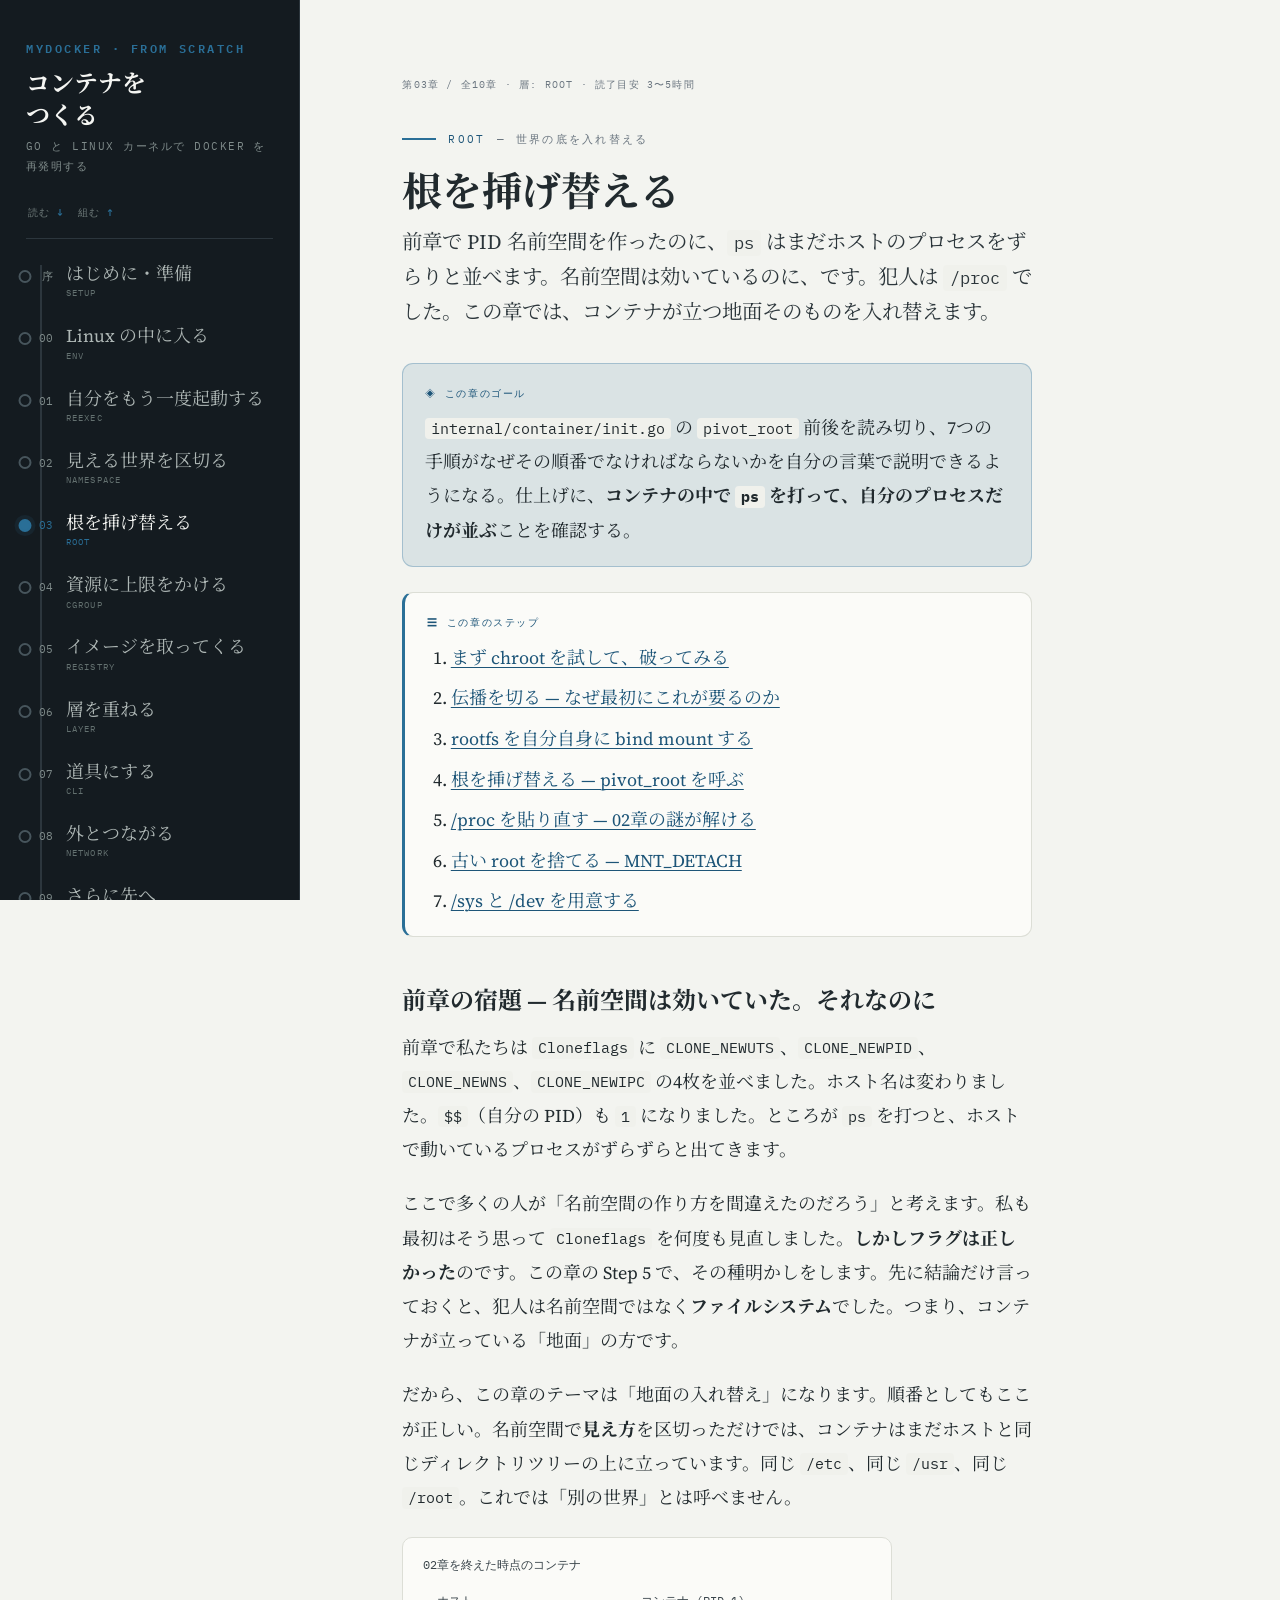
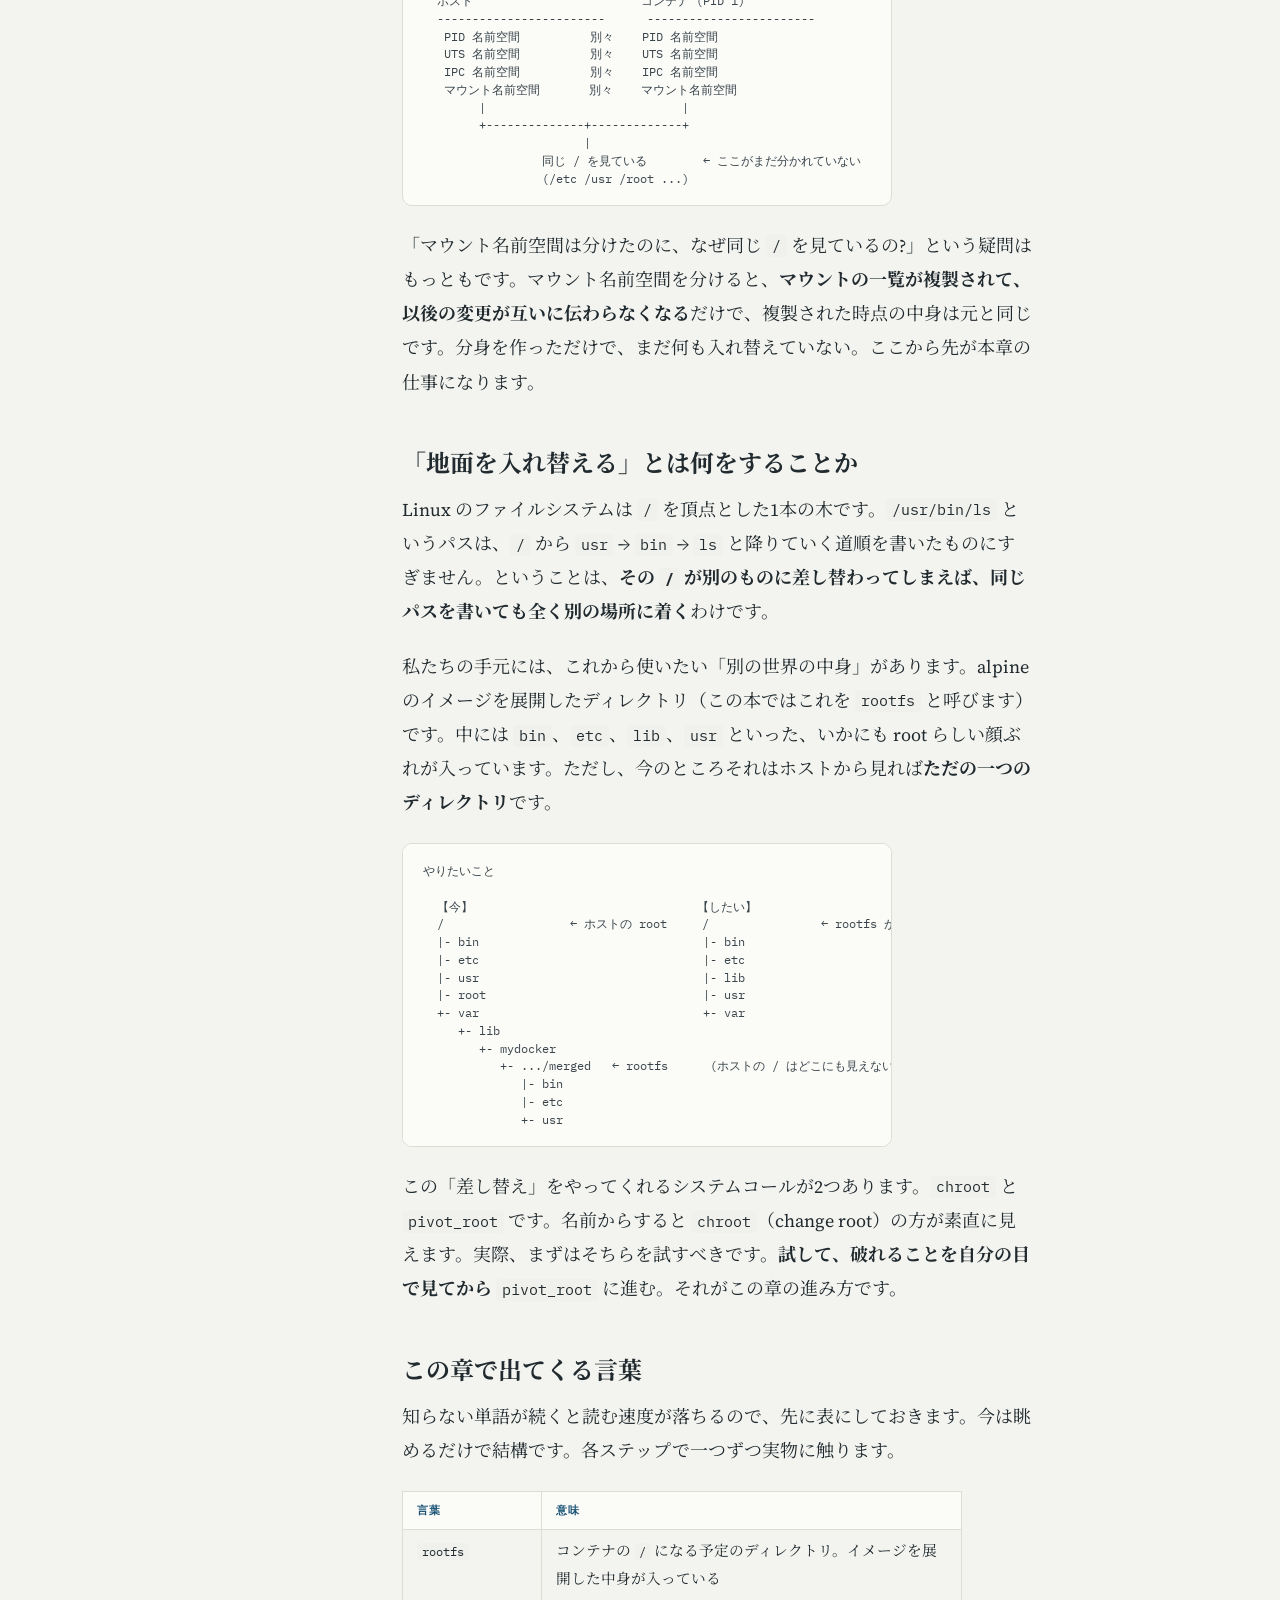
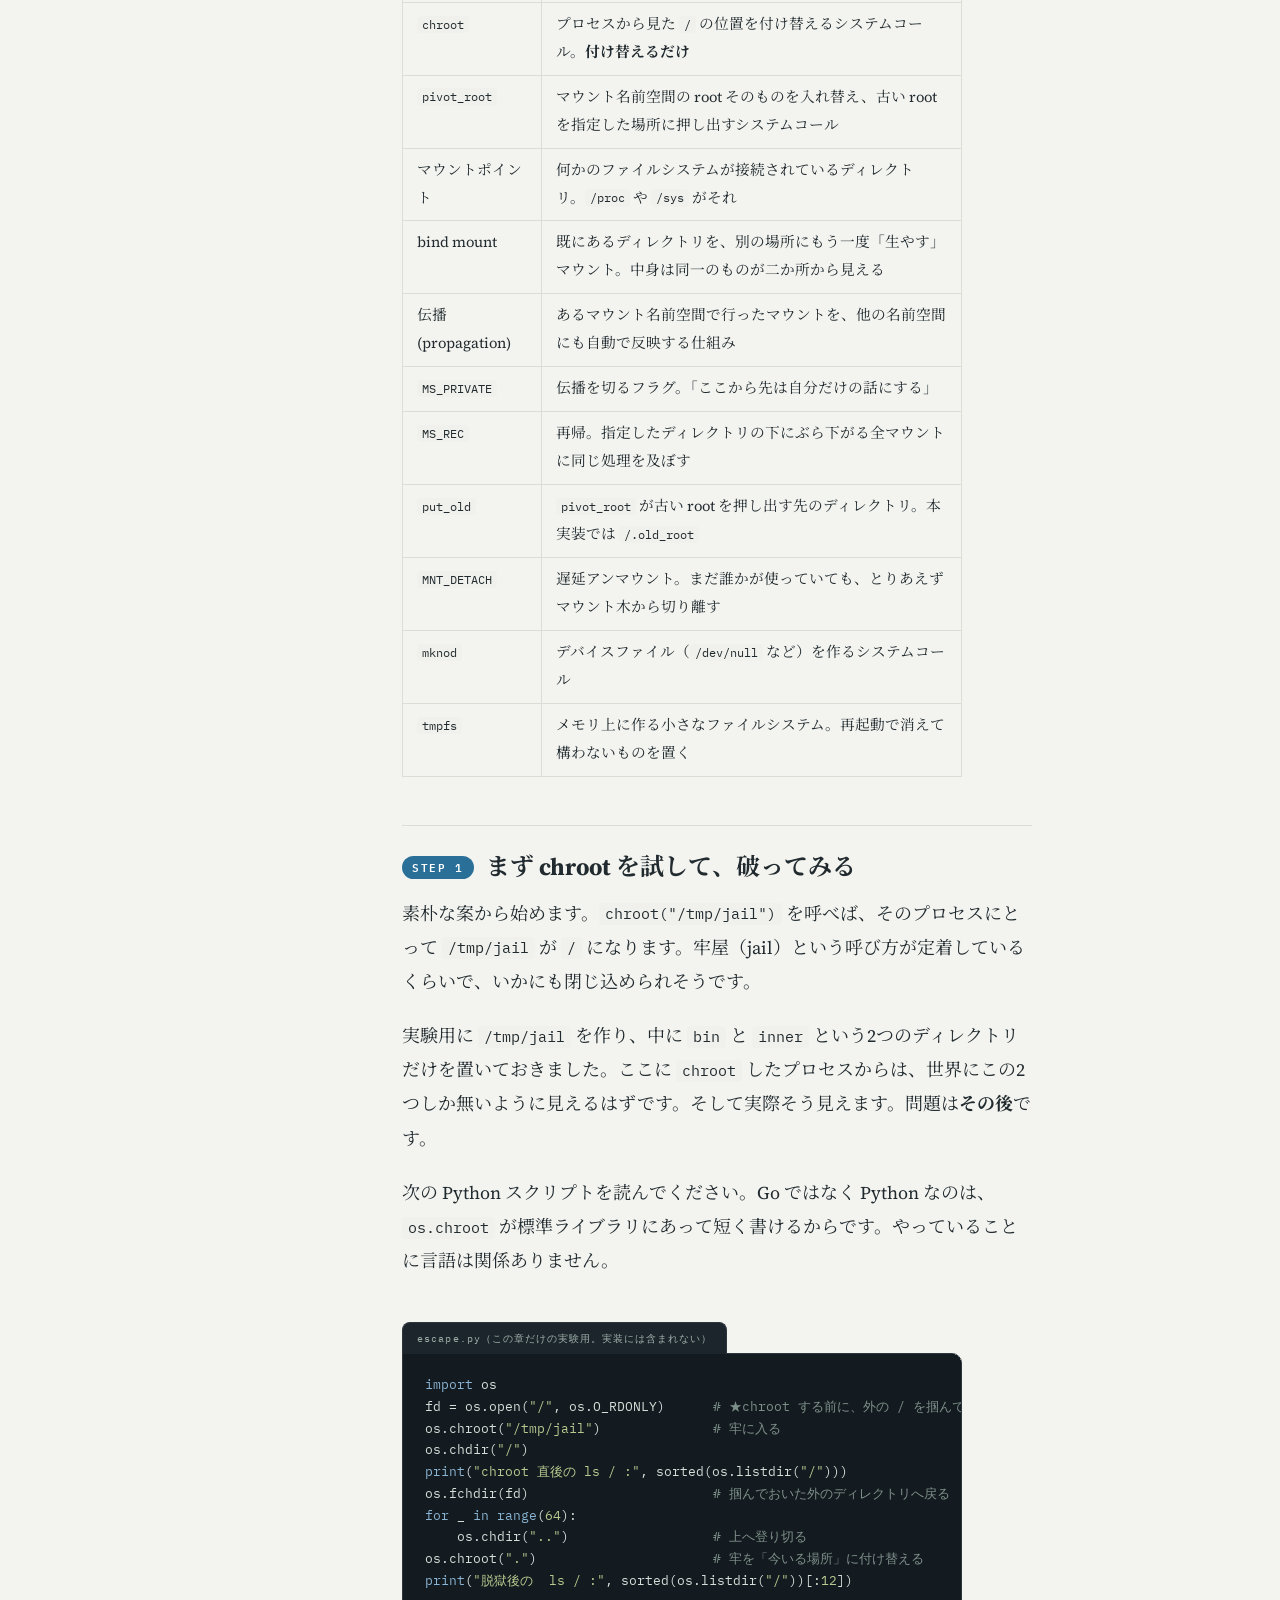
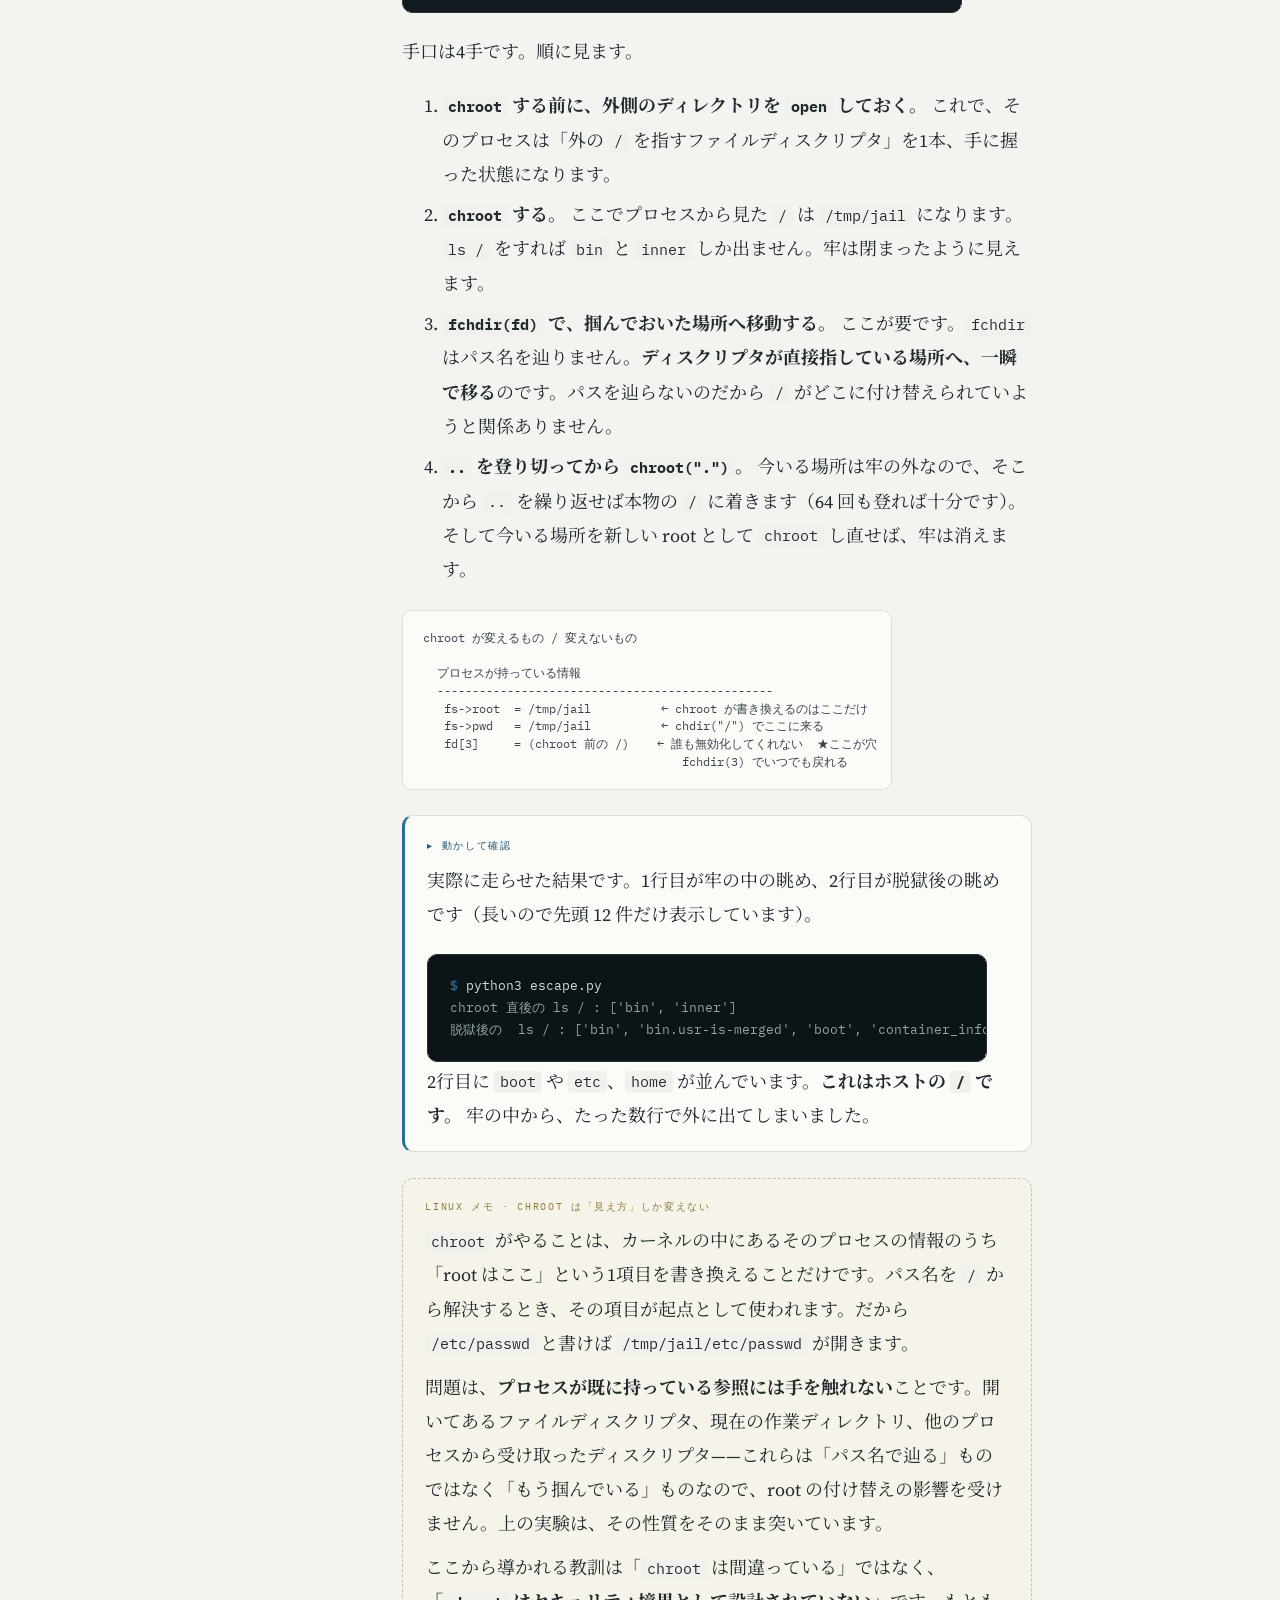
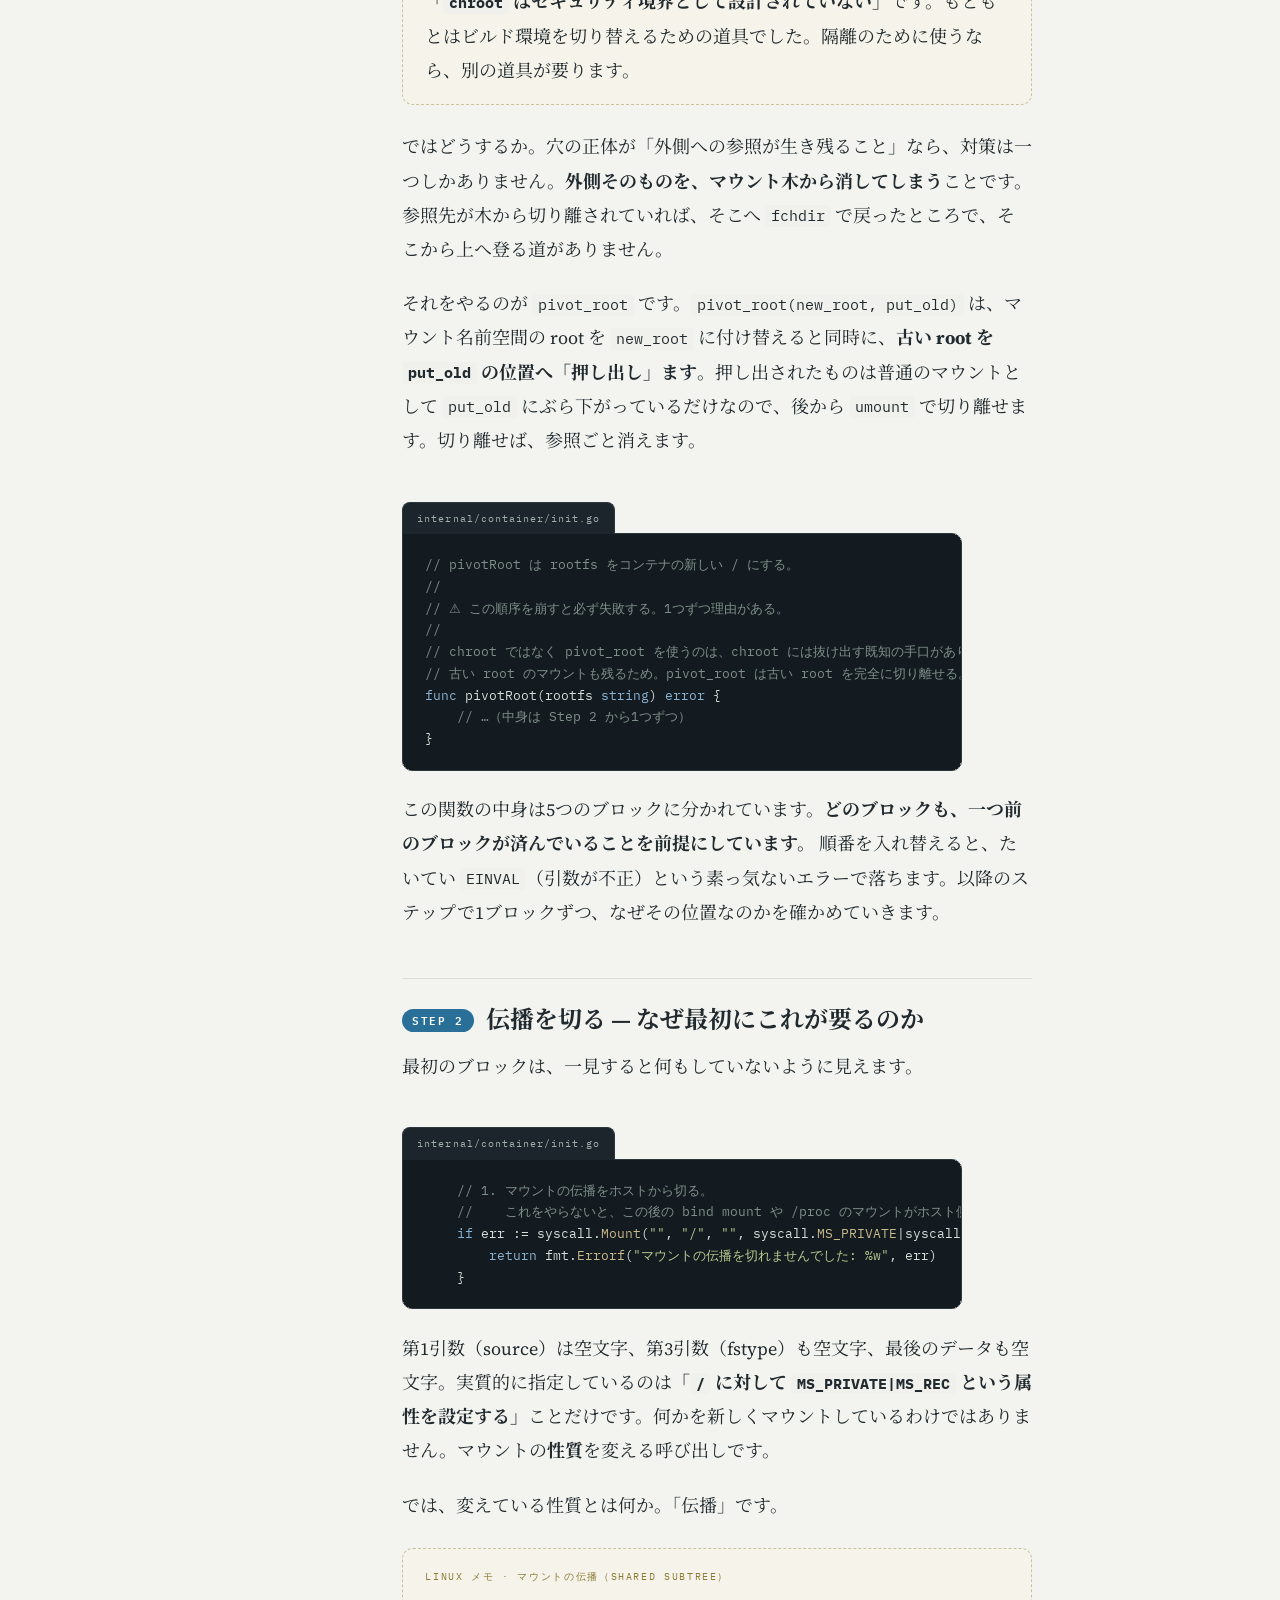
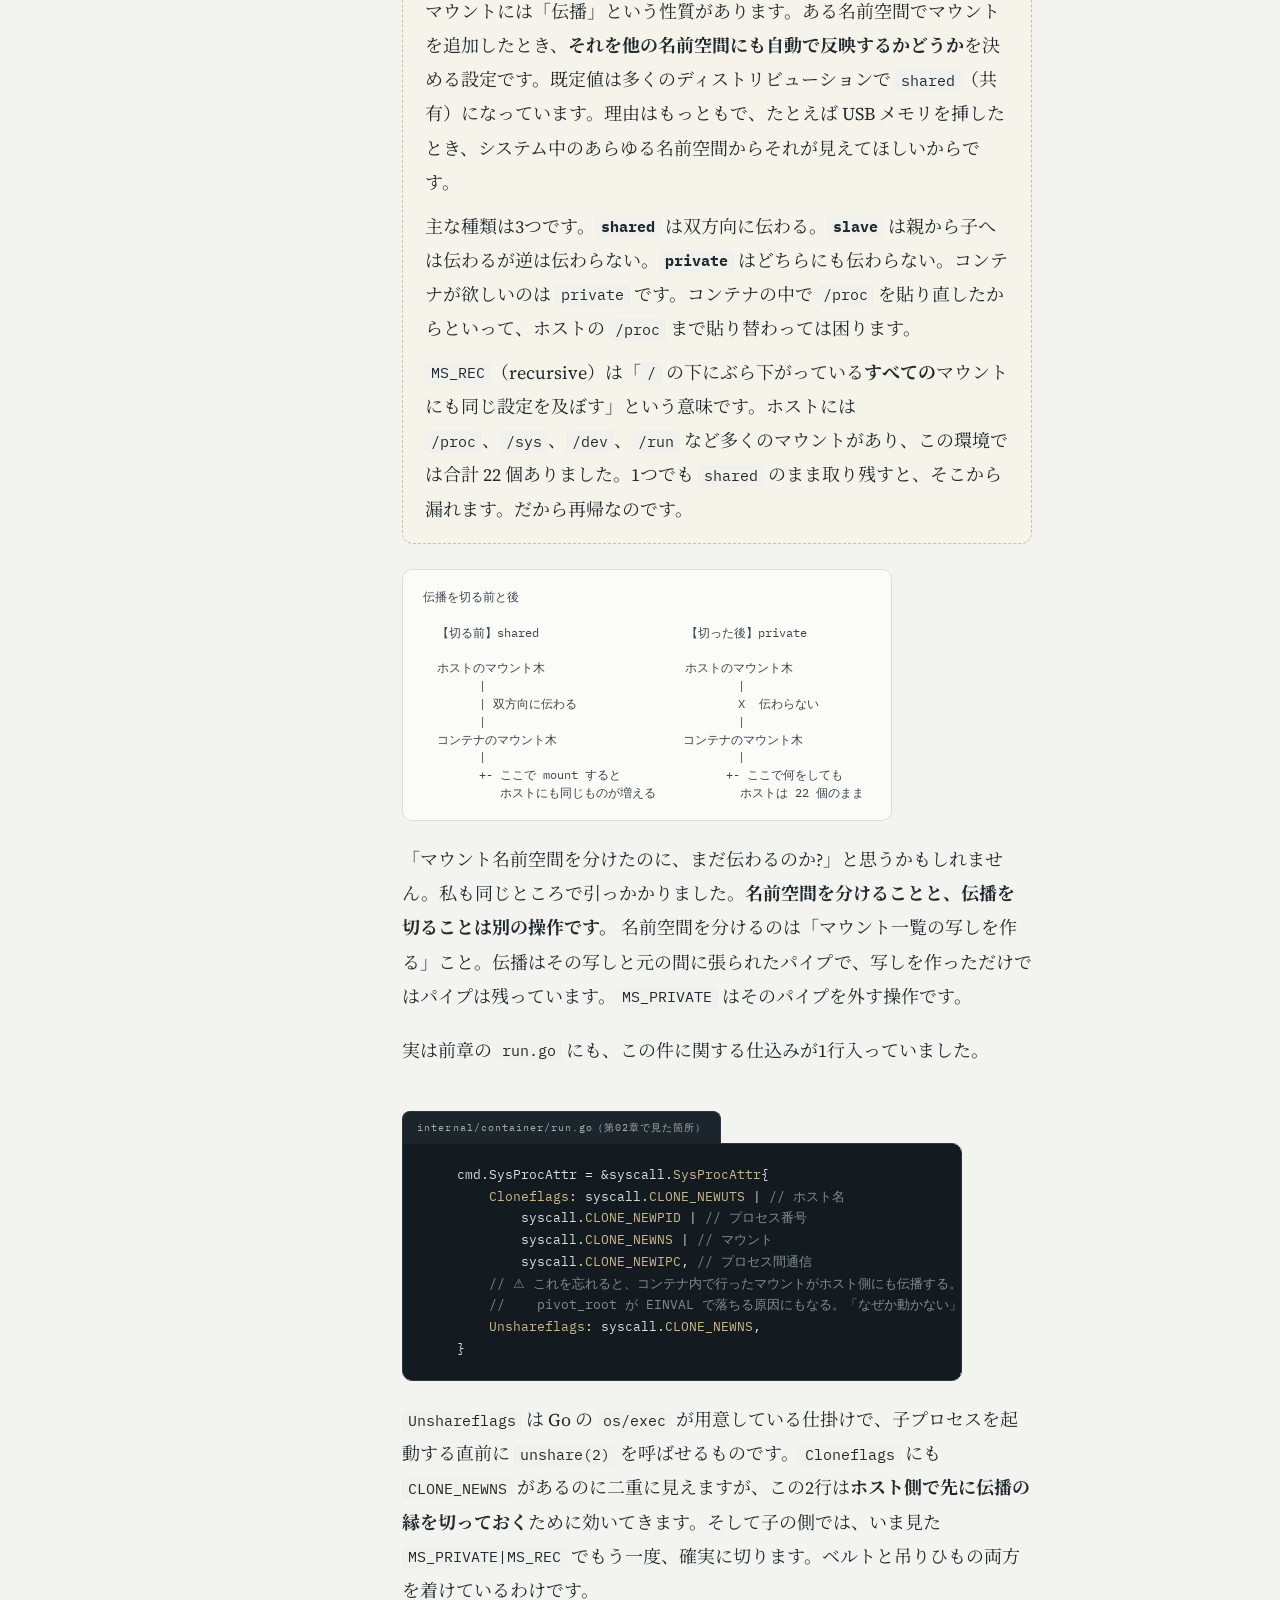
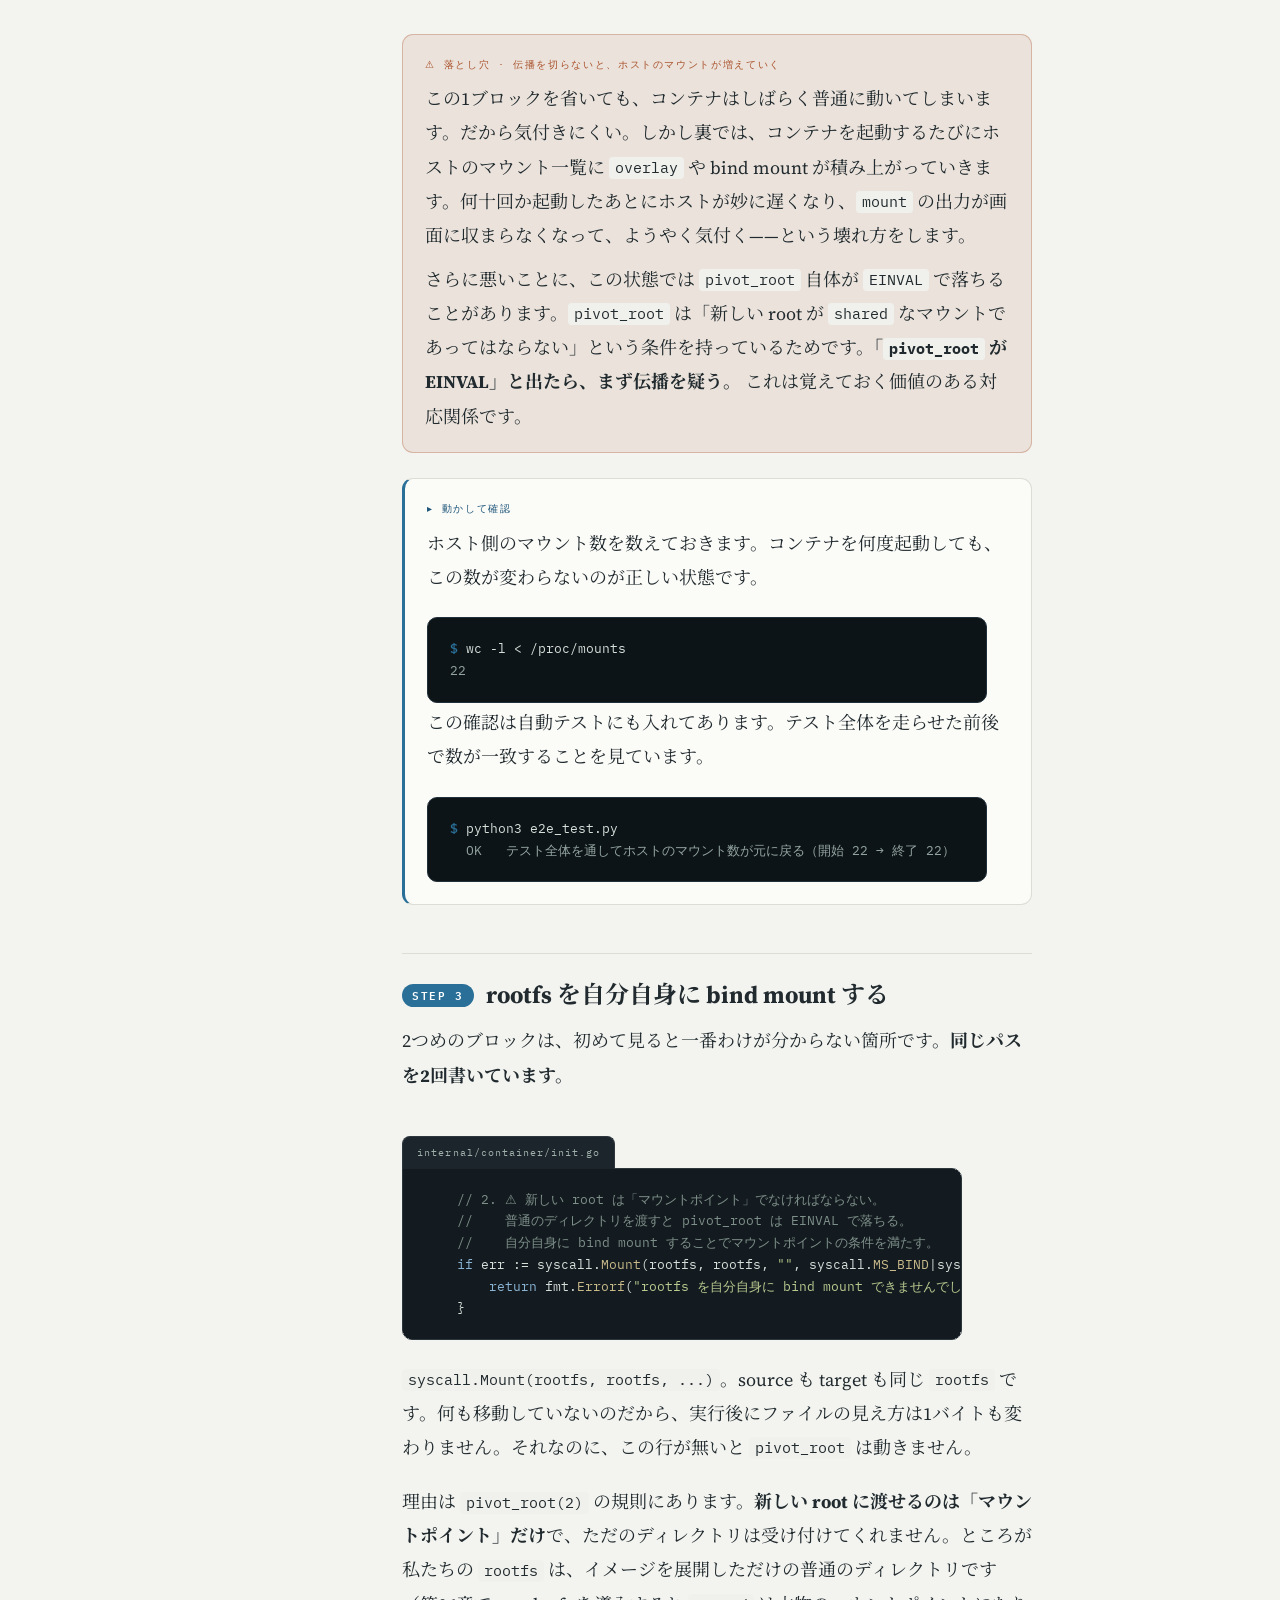
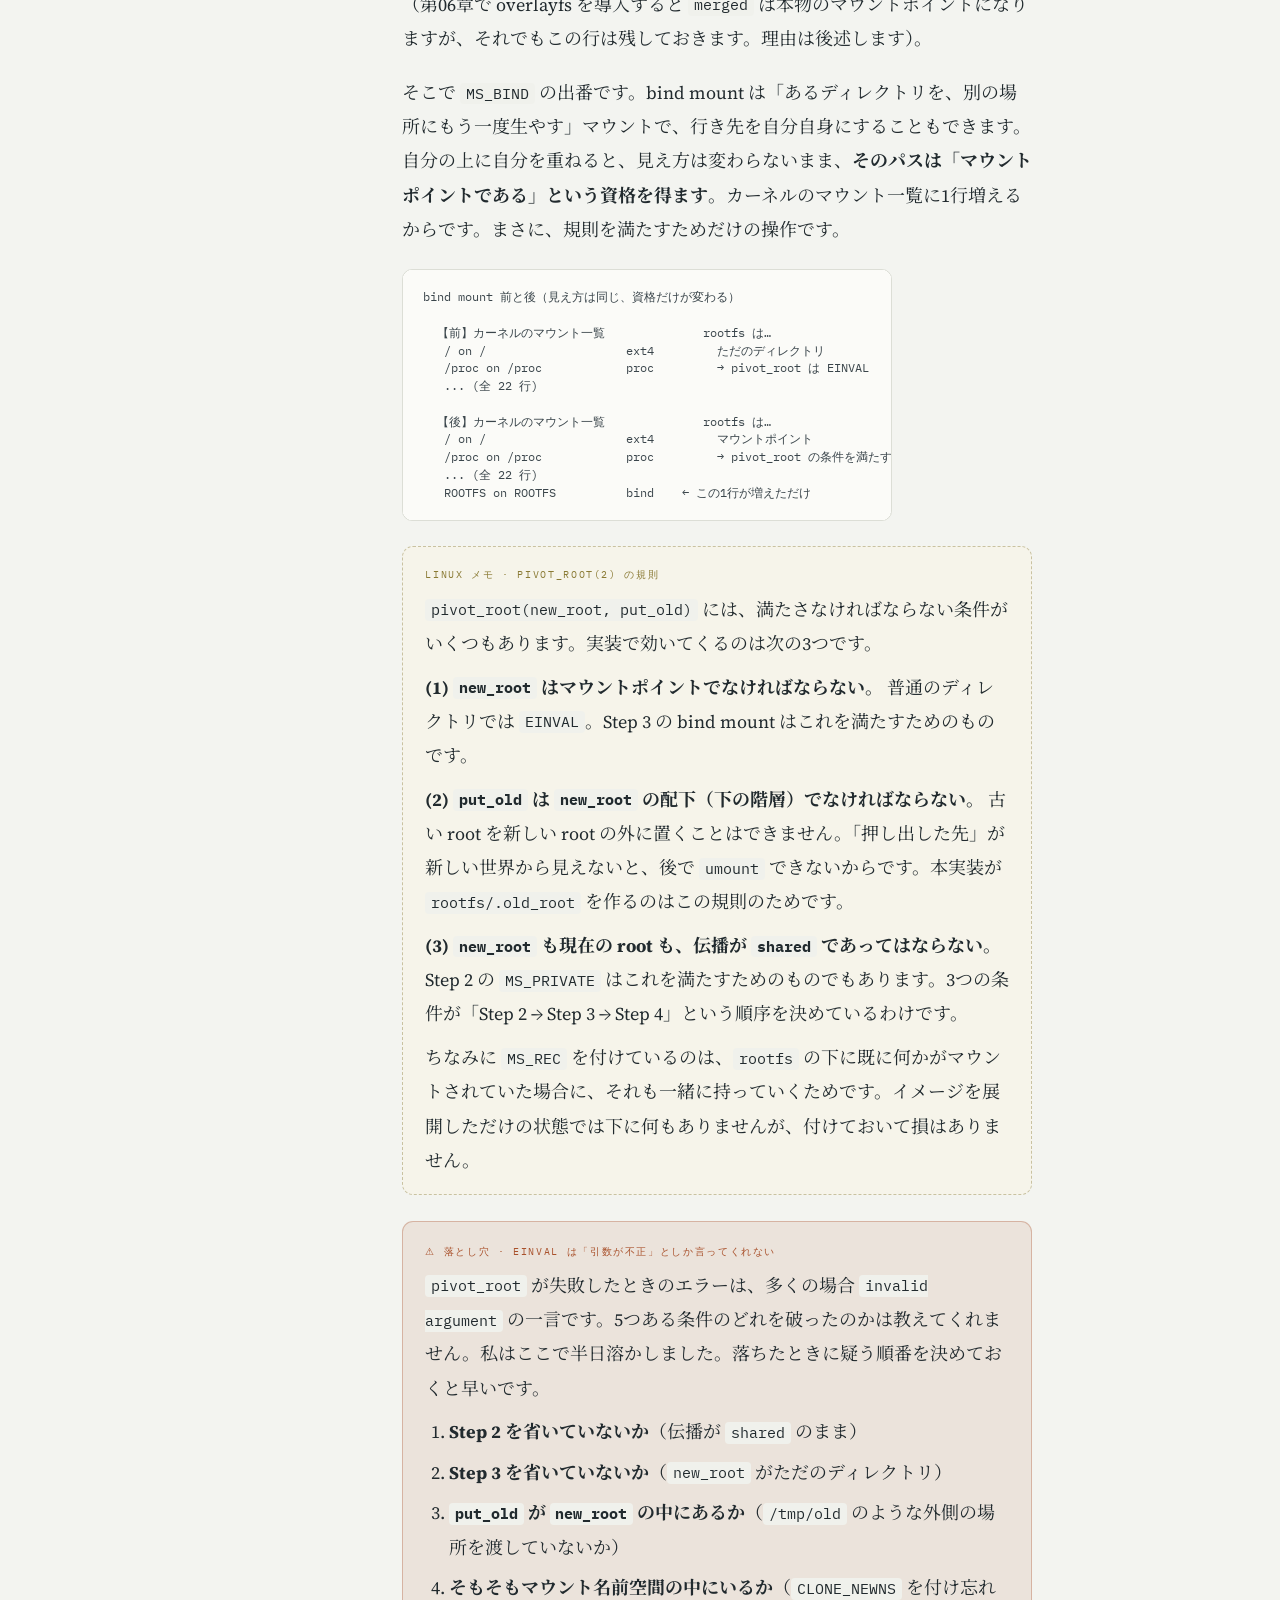
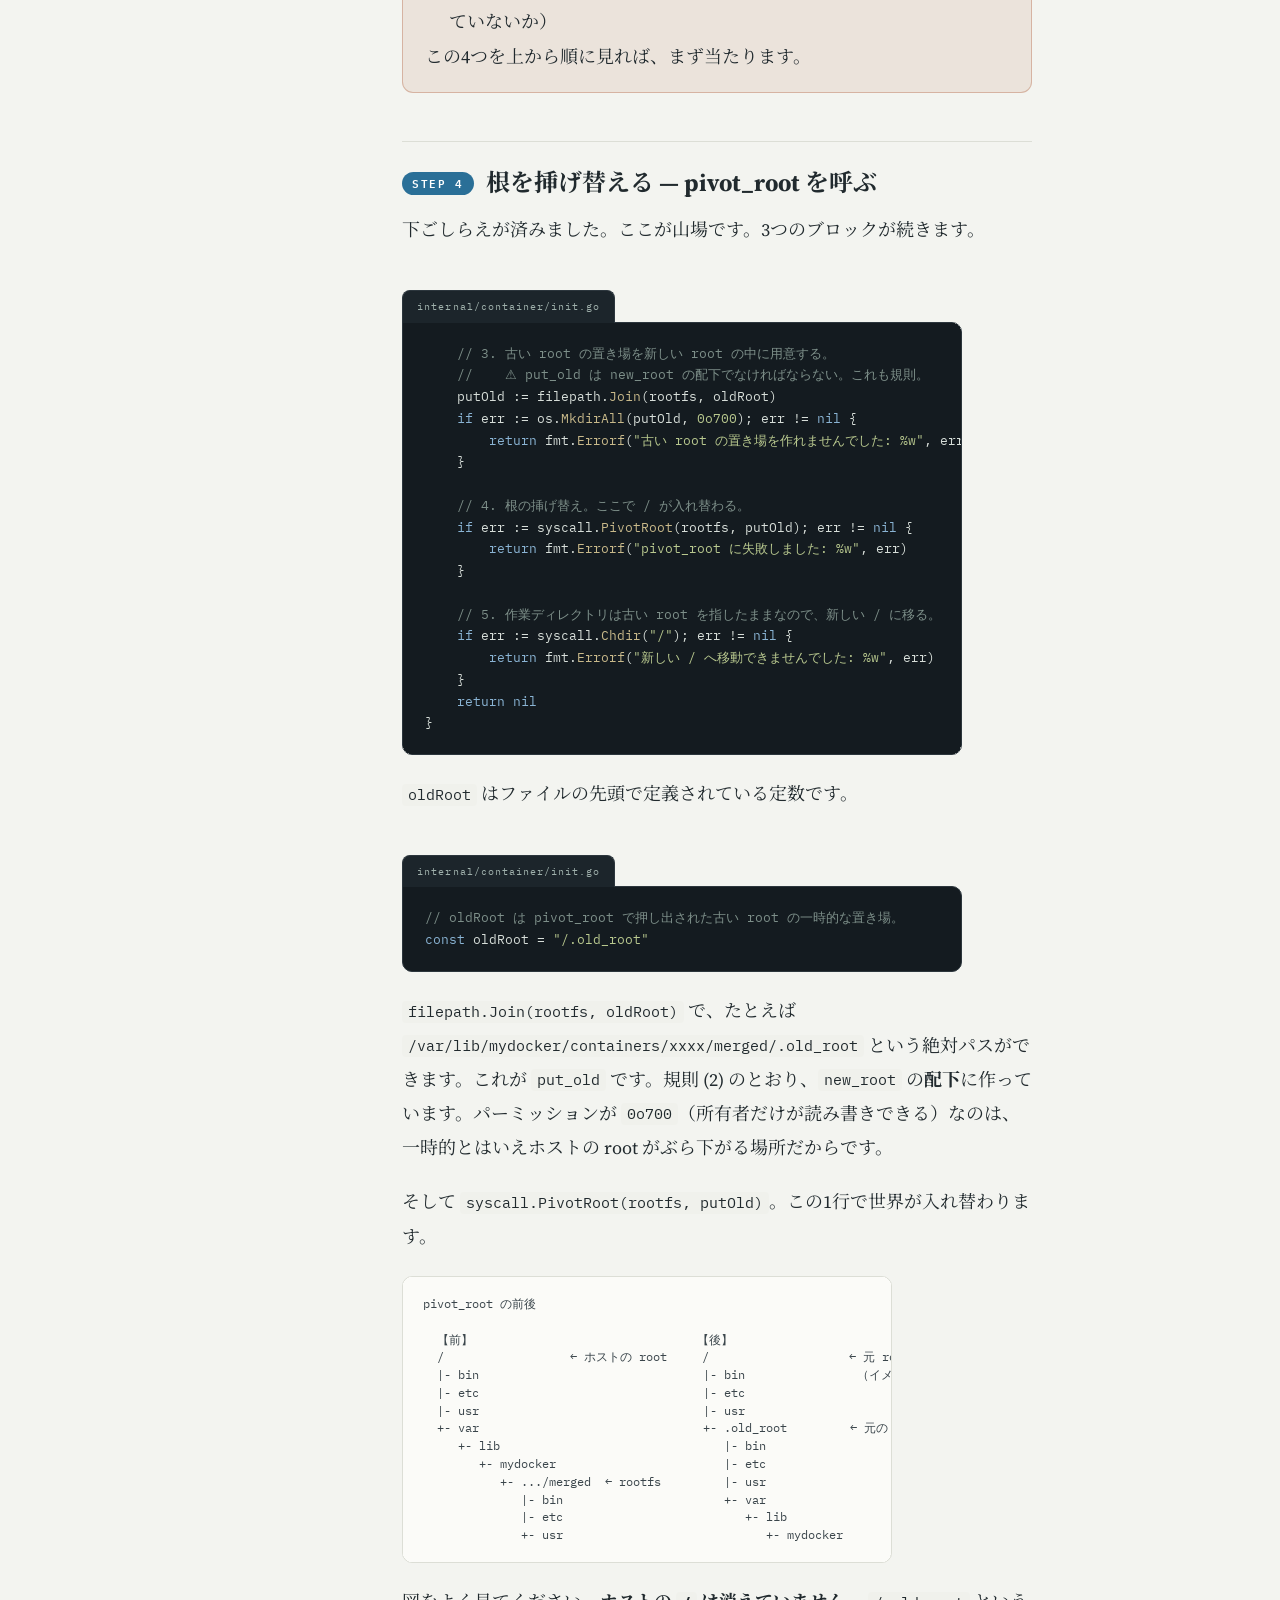
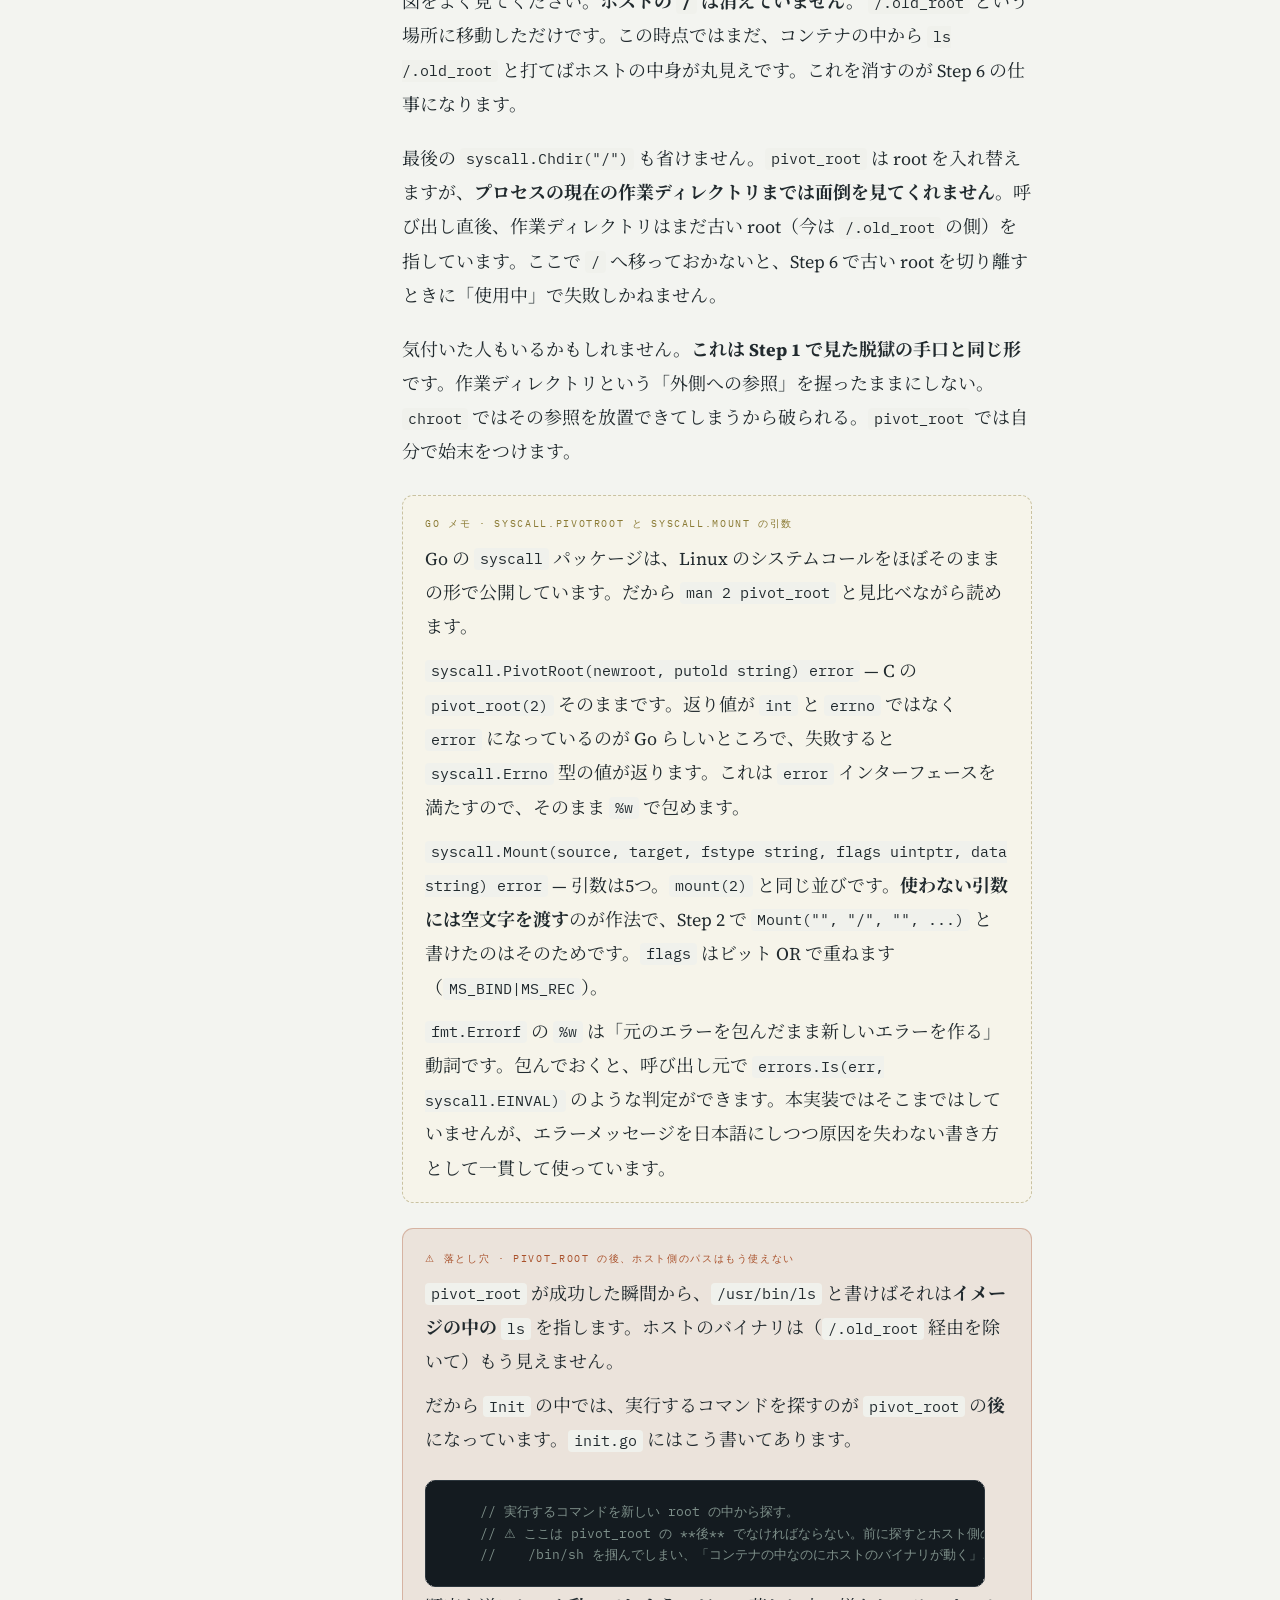
==== commit 747f9fbb: "第03章の推敲を反映 Co-Authored-By: Claude Opus 5 <noreply@anthropic.com> Claude-Session: https://claude.ai/c" ====
--- a/docs/03-pivotroot.html
+++ b/docs/03-pivotroot.html
@@ -259,7 +259,7 @@
       <pre class="term"><code><span class="ps">$</span> wc -l &lt; /proc/mounts
 <span class="out">22</span></code></pre>
       <p>この確認は自動テストにも入れてあります。テスト全体を走らせた前後で数が一致することを見ています。</p>
-      <pre class="term"><code><span class="ps">$</span> ./e2e_test.sh
+      <pre class="term"><code><span class="ps">$</span> python3 e2e_test.py
 <span class="out">  OK   テスト全体を通してホストのマウント数が元に戻る（開始 22 → 終了 22）</span></code></pre>
     </div>
 
@@ -913,7 +913,7 @@
     1 root      0:00 /bin/sh
     7 root      0:00 ps</span></code></pre>
       <p>あわせて、<code>ls /.old_root</code> が <code>No such file or directory</code> を返すことも確かめてください。古い世界は、もうどこにも残っていません。自動テストでもこの2点を見ています。</p>
-      <pre class="term"><code><span class="ps">$</span> ./e2e_test.sh
+      <pre class="term"><code><span class="ps">$</span> python3 e2e_test.py
 <span class="out">  OK   コンテナ内の ps にホストのプロセスが1つも出ない（行数ちょうど）
        （ホスト側の実行中プロセスは 86 個。コンテナ内は 1 個）</span></code></pre>
     </div>
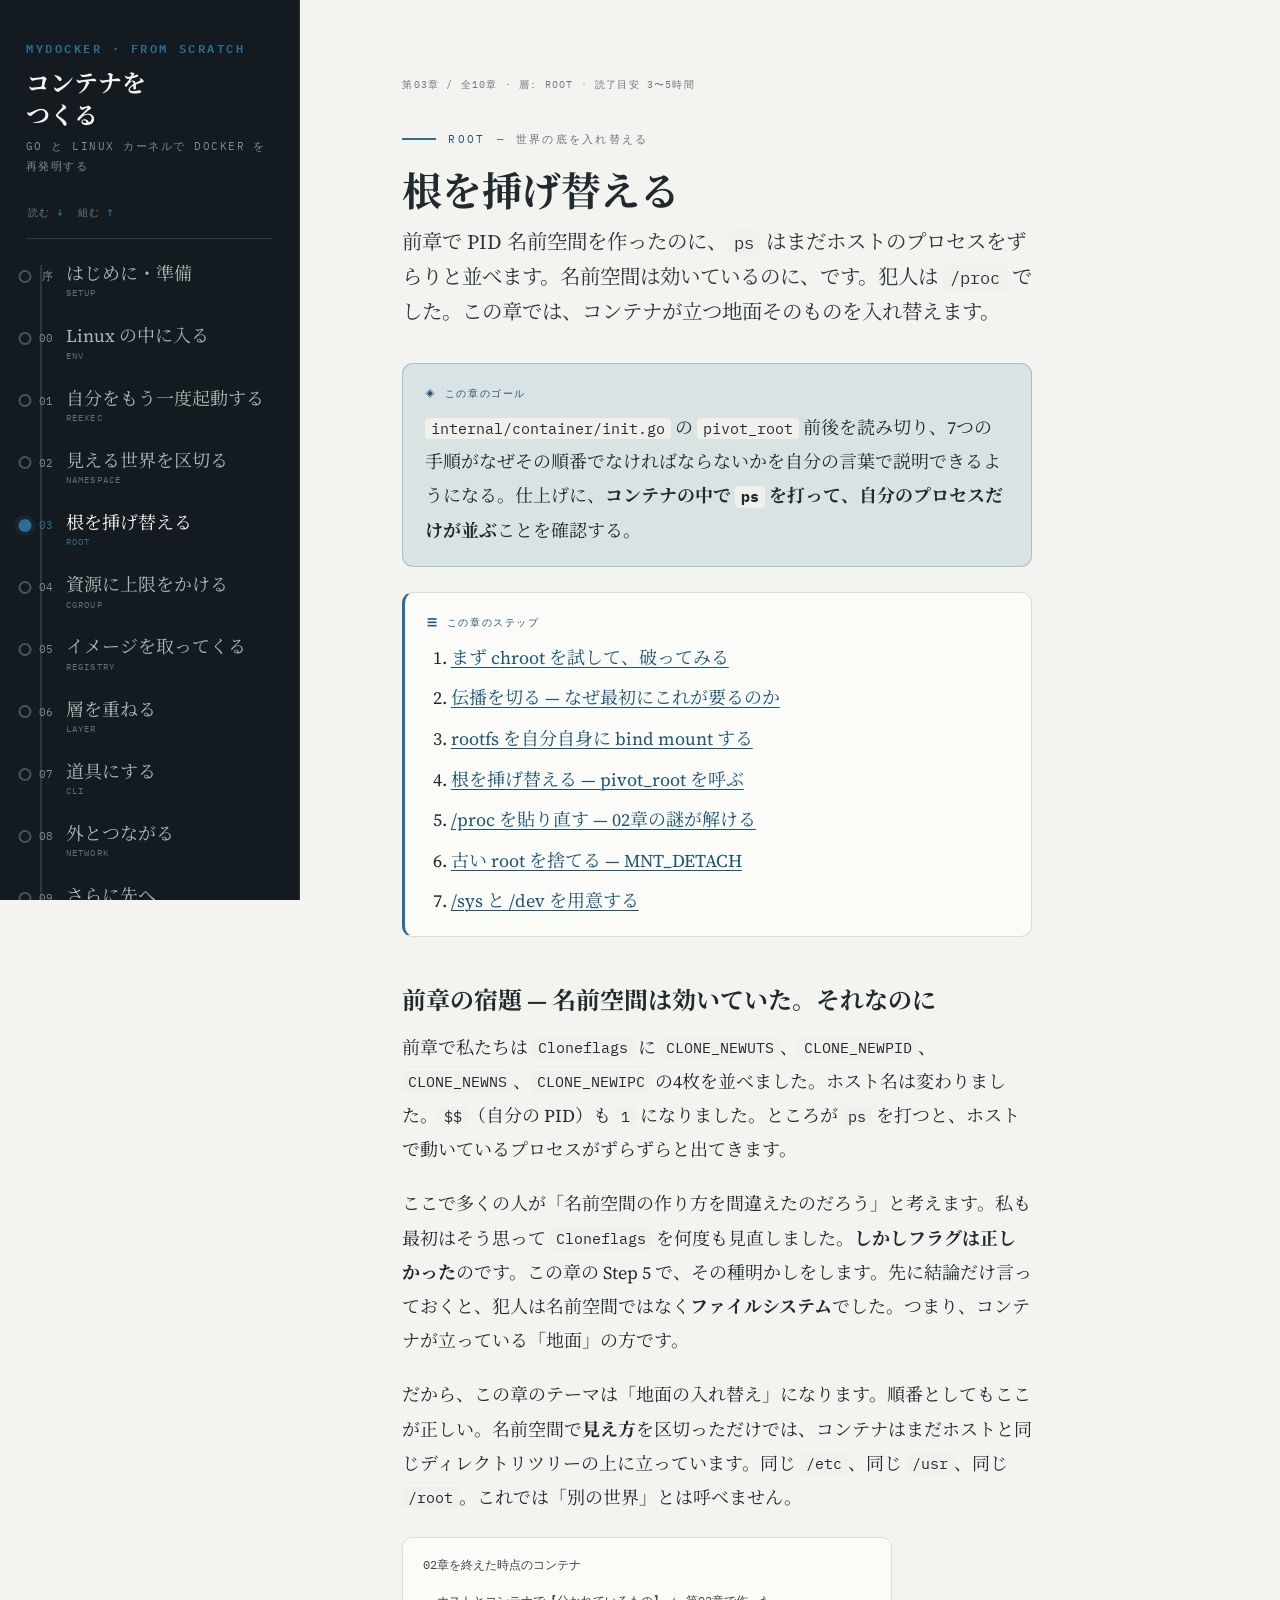
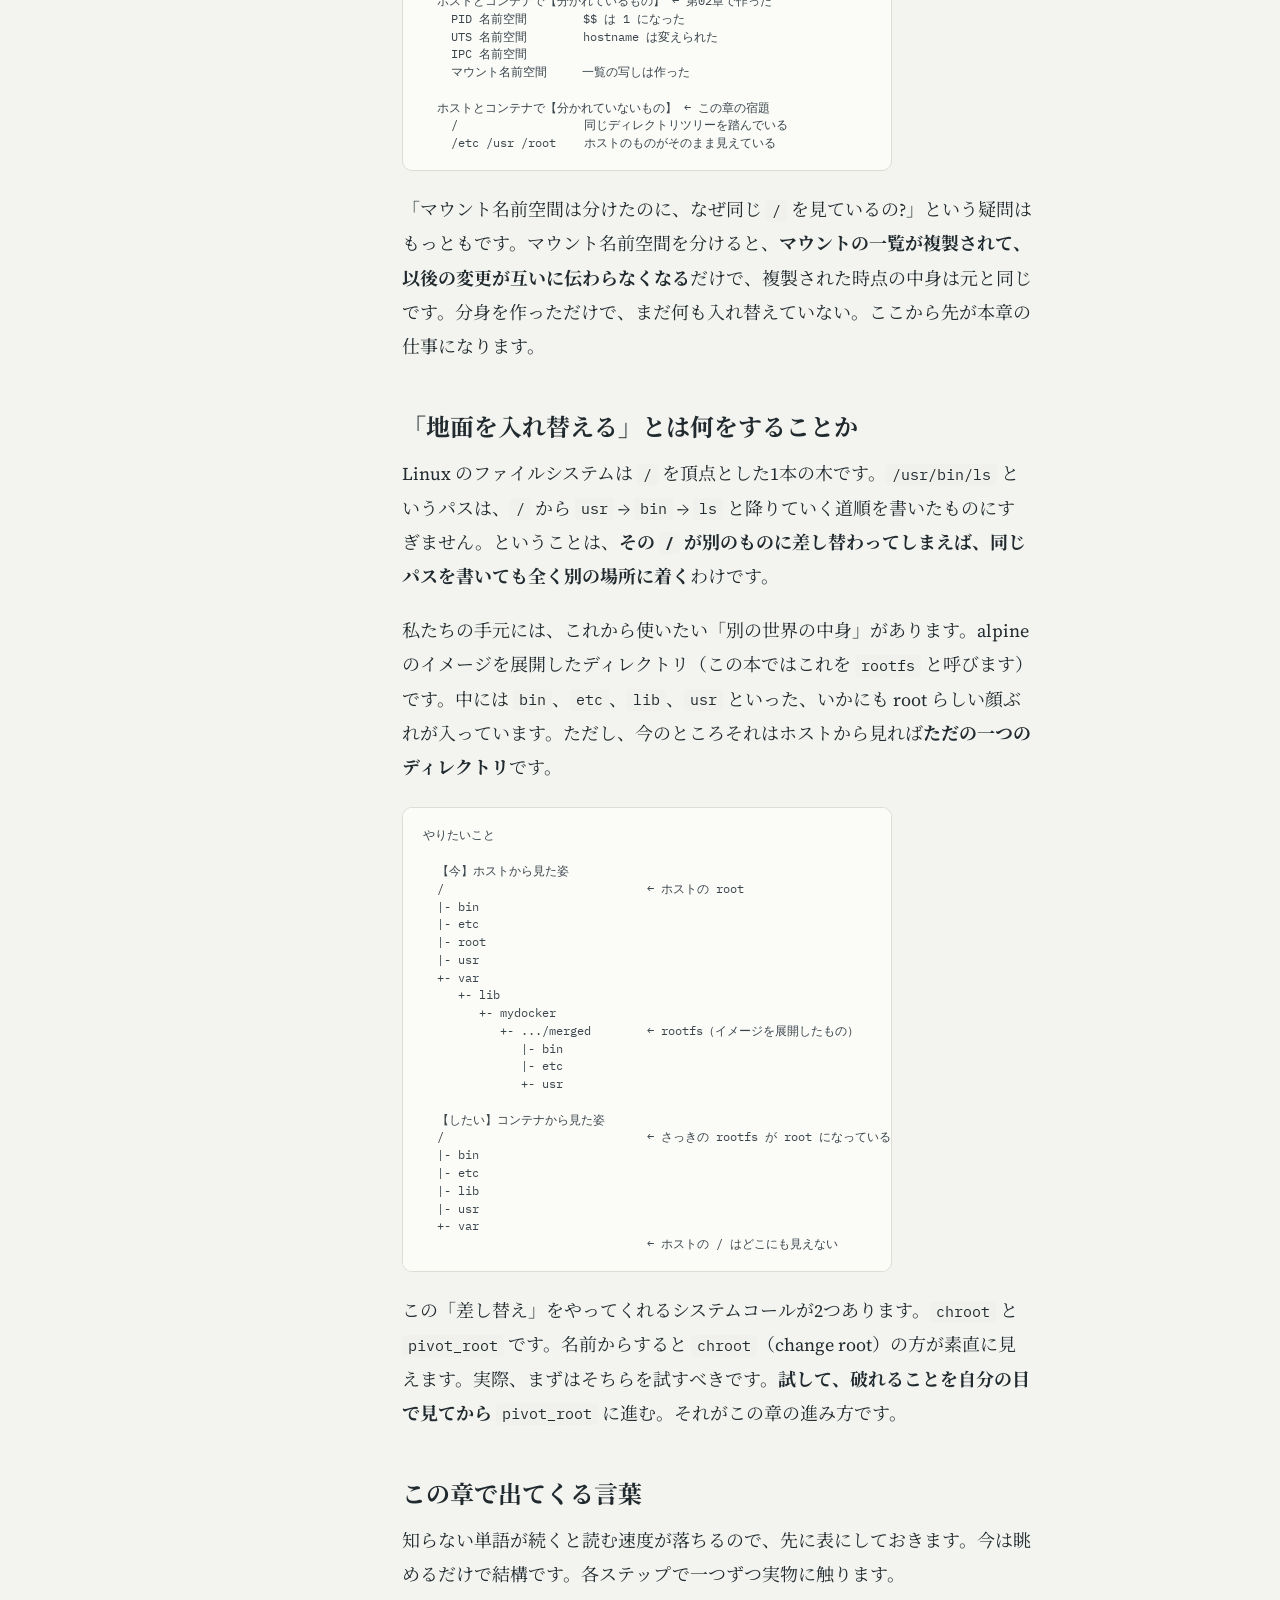
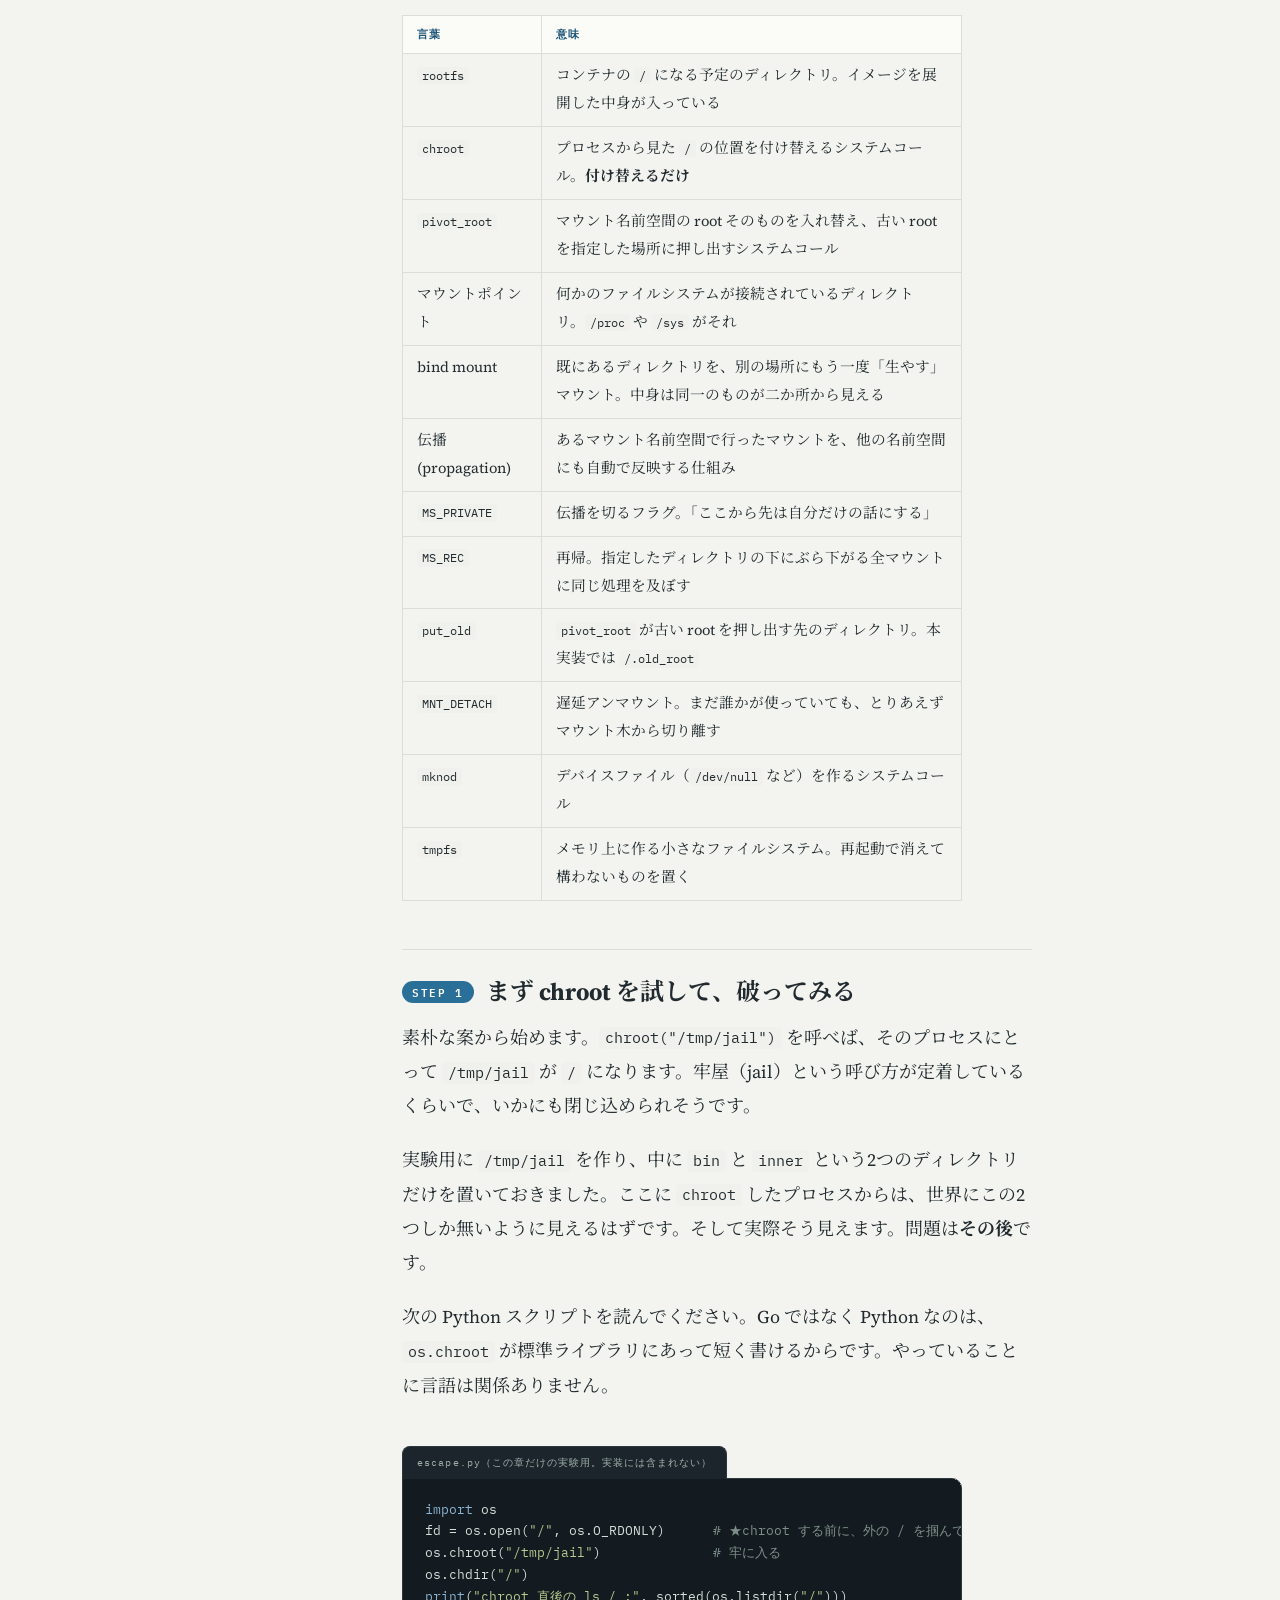
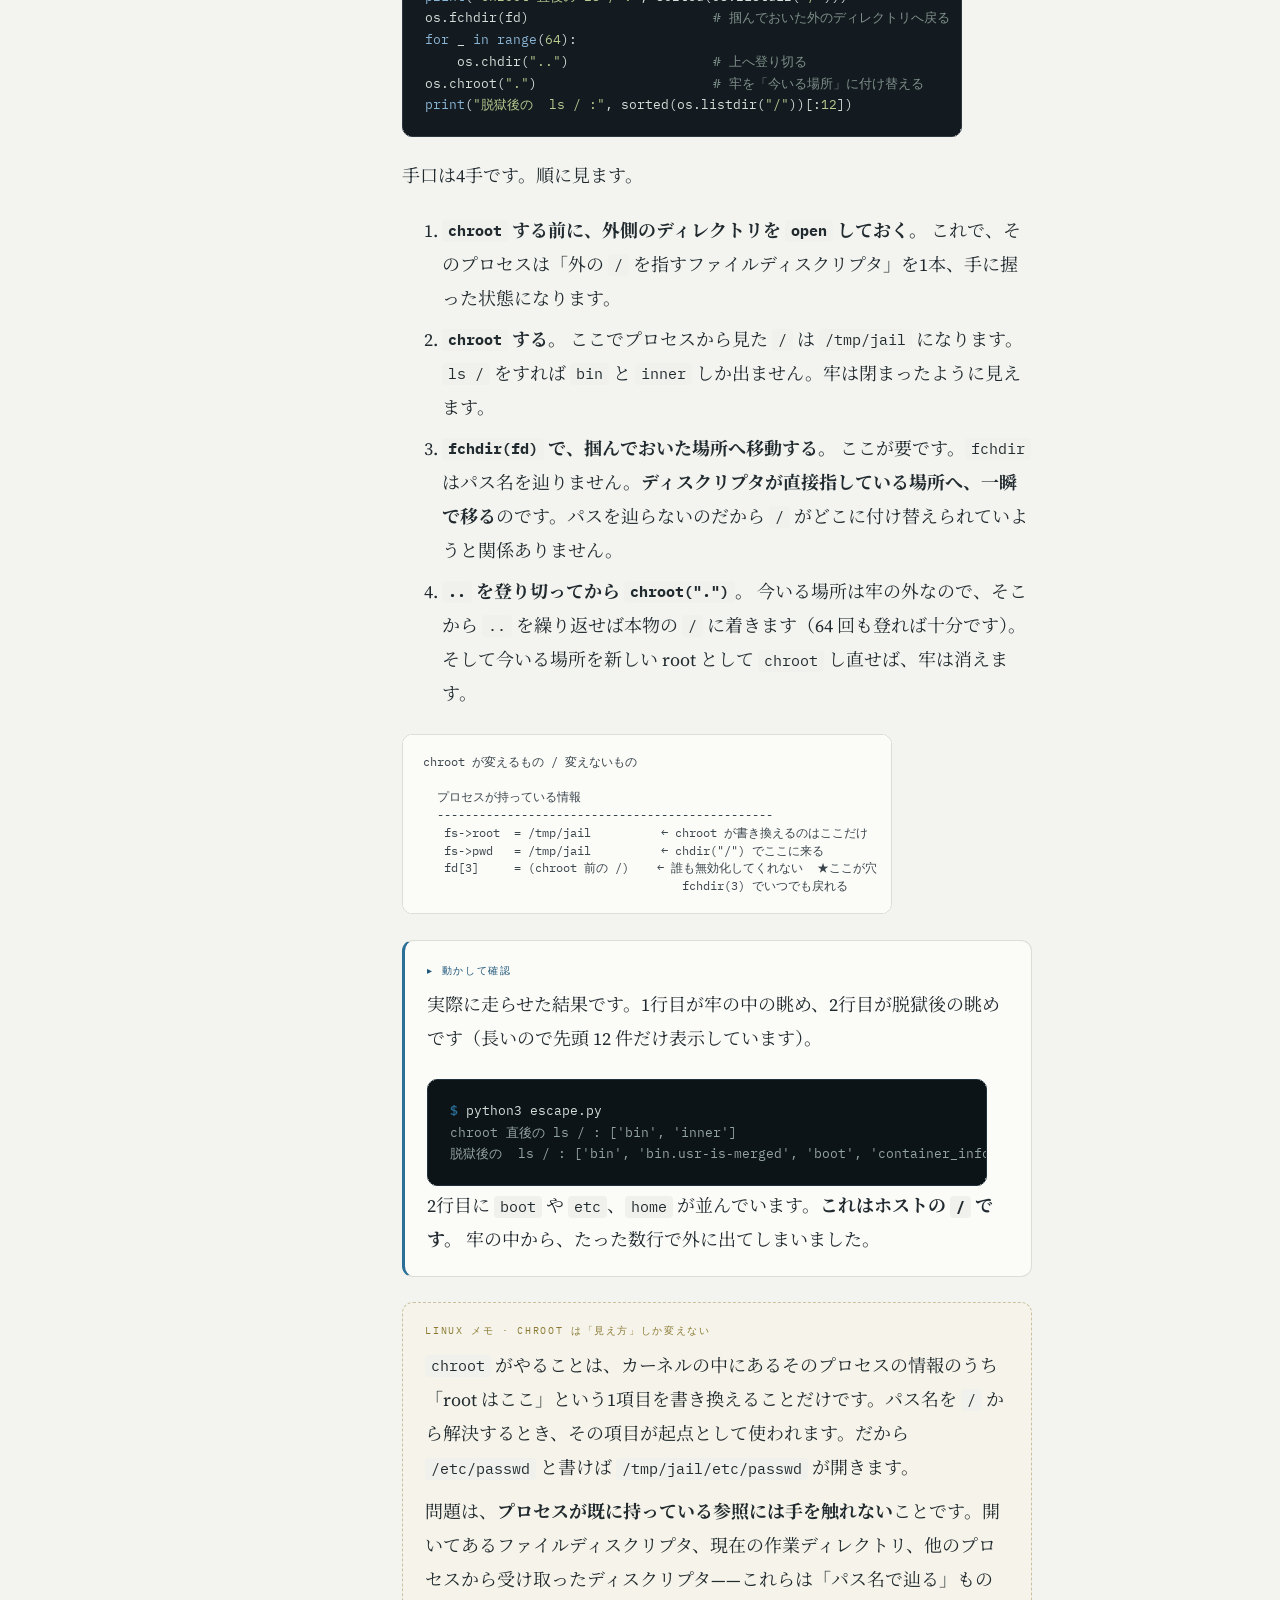
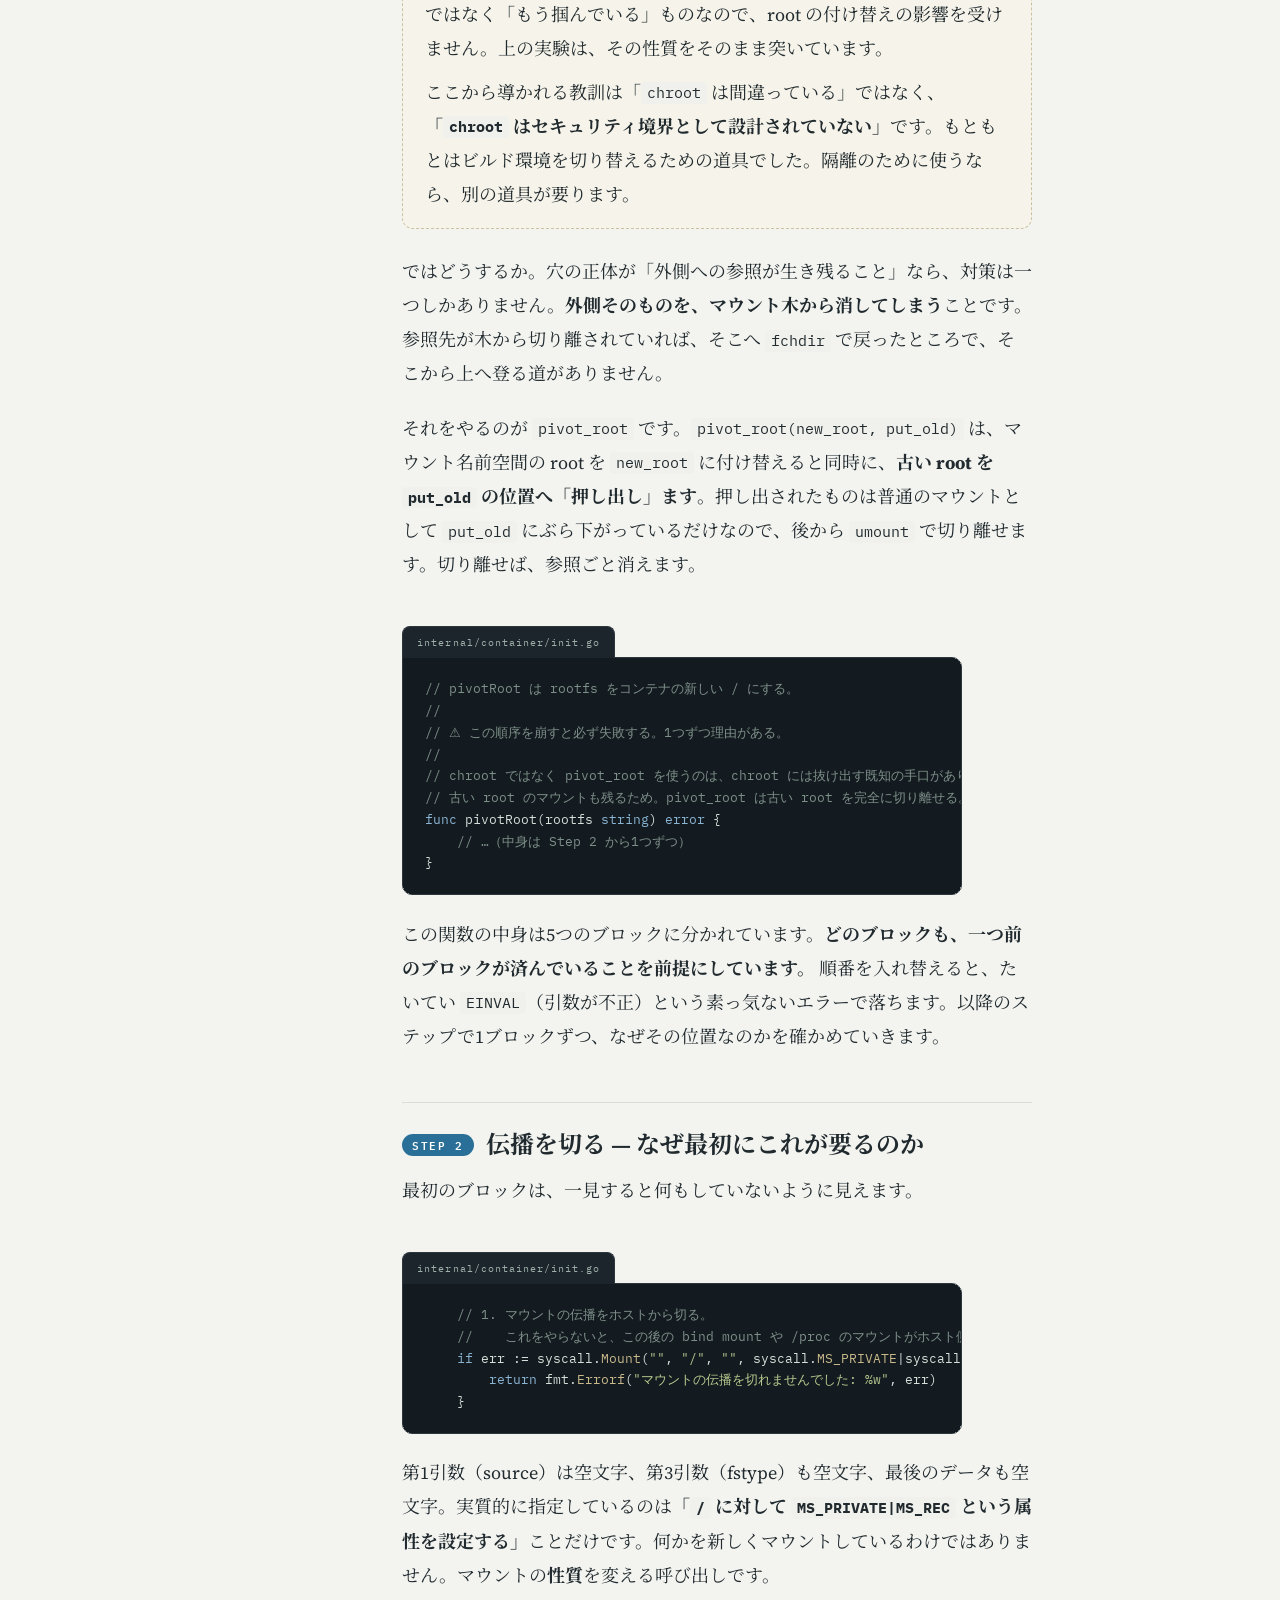
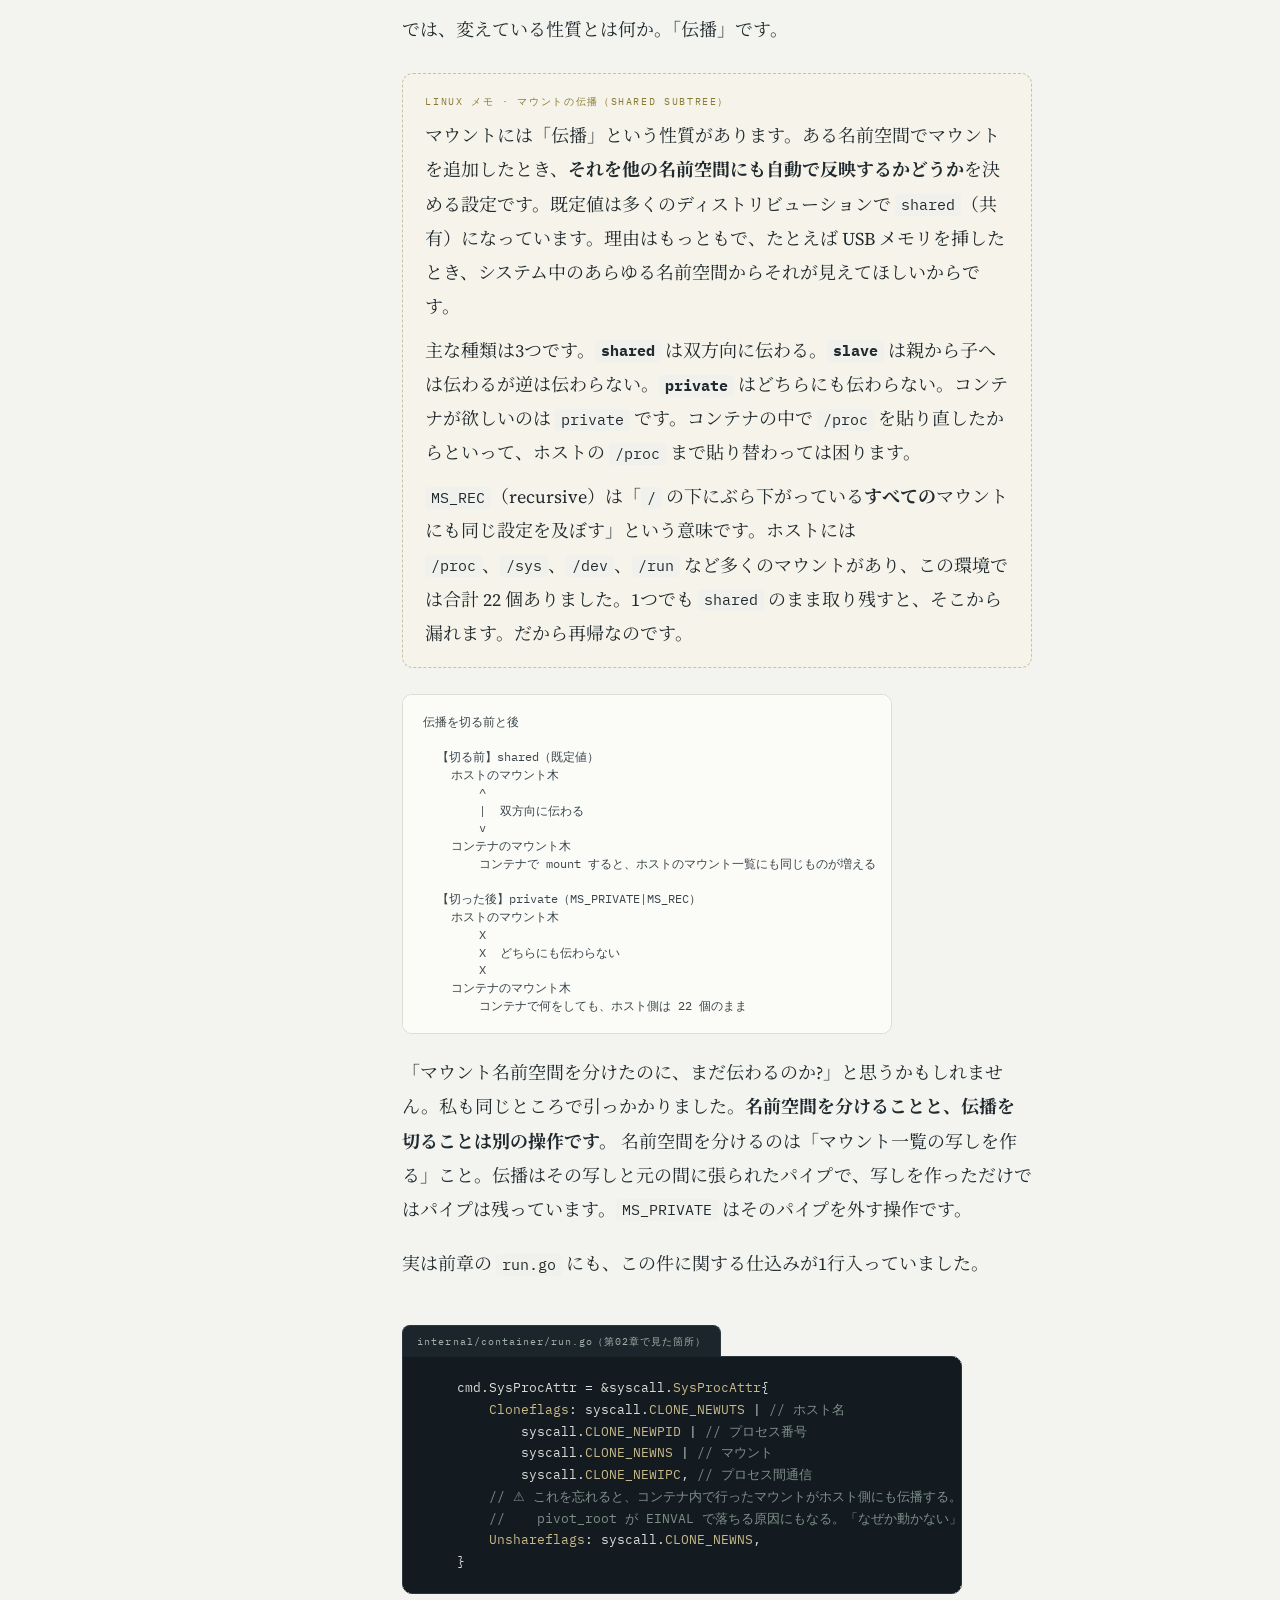
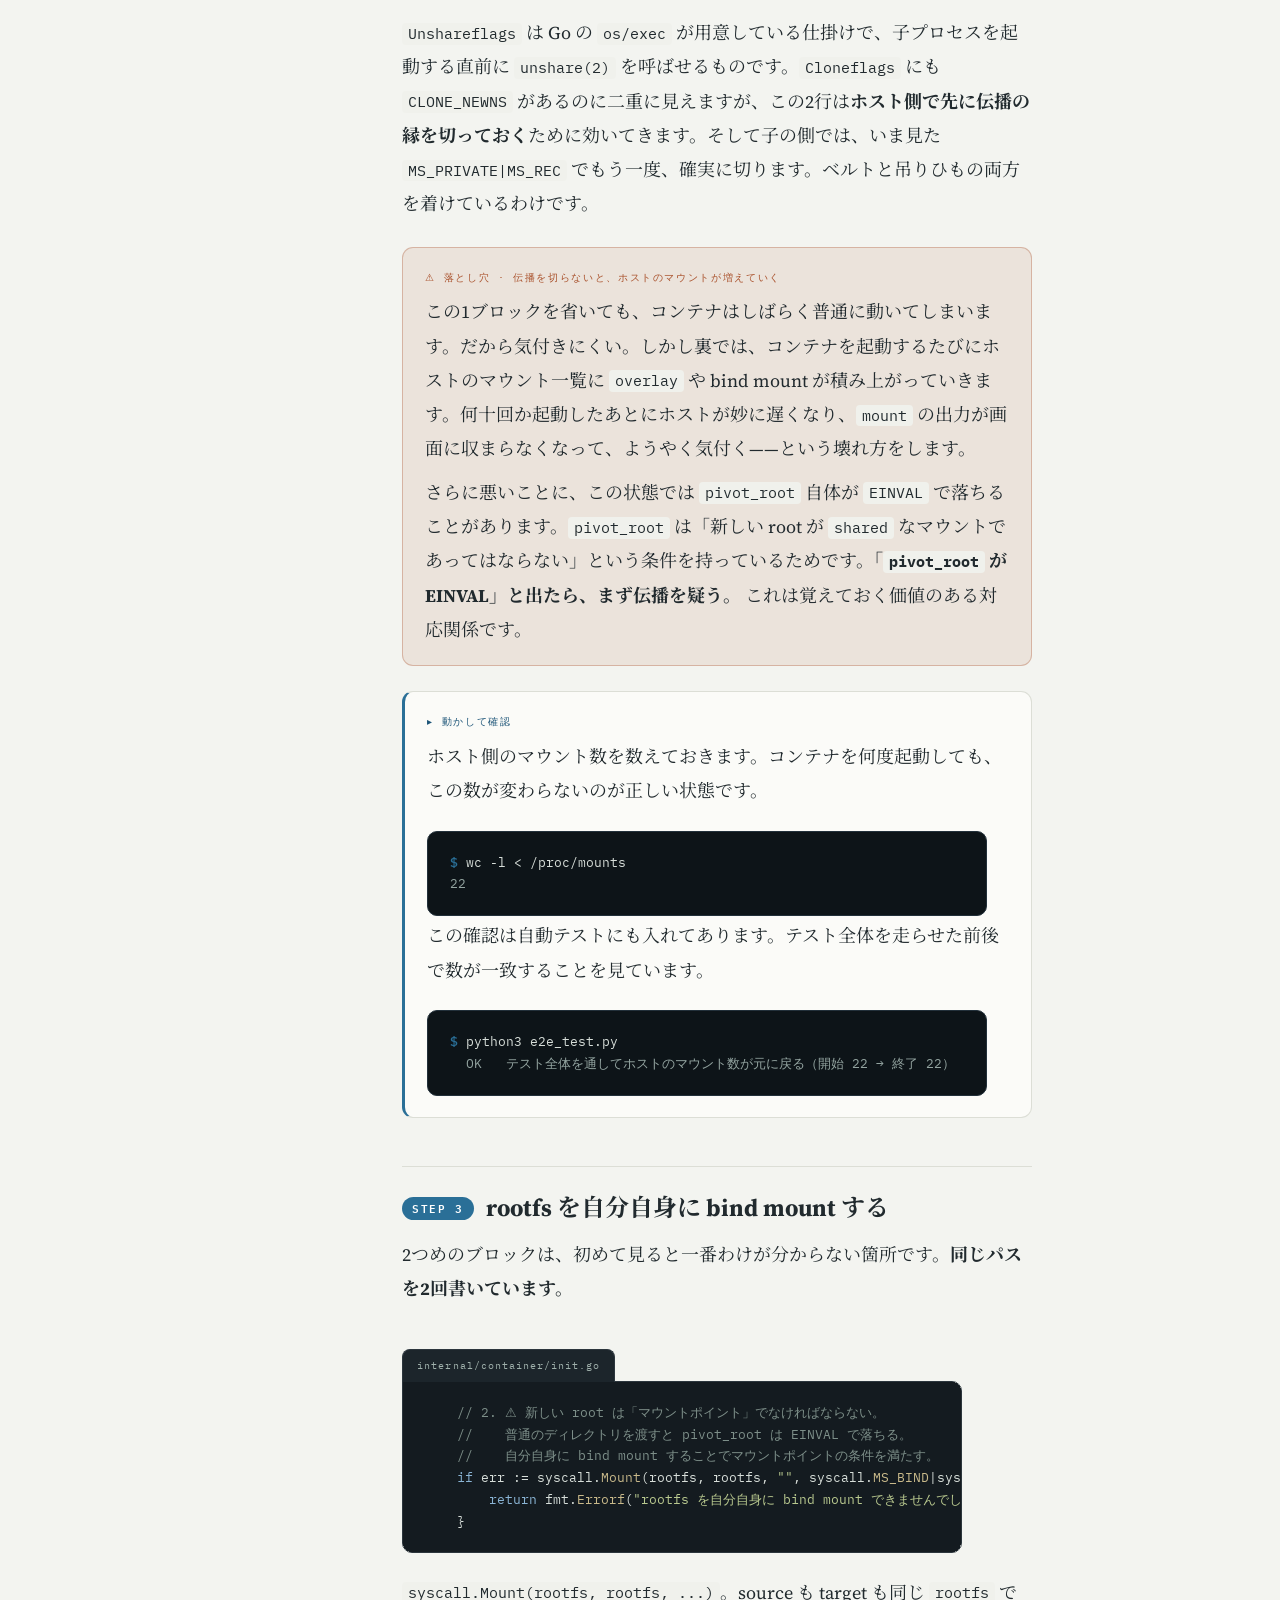
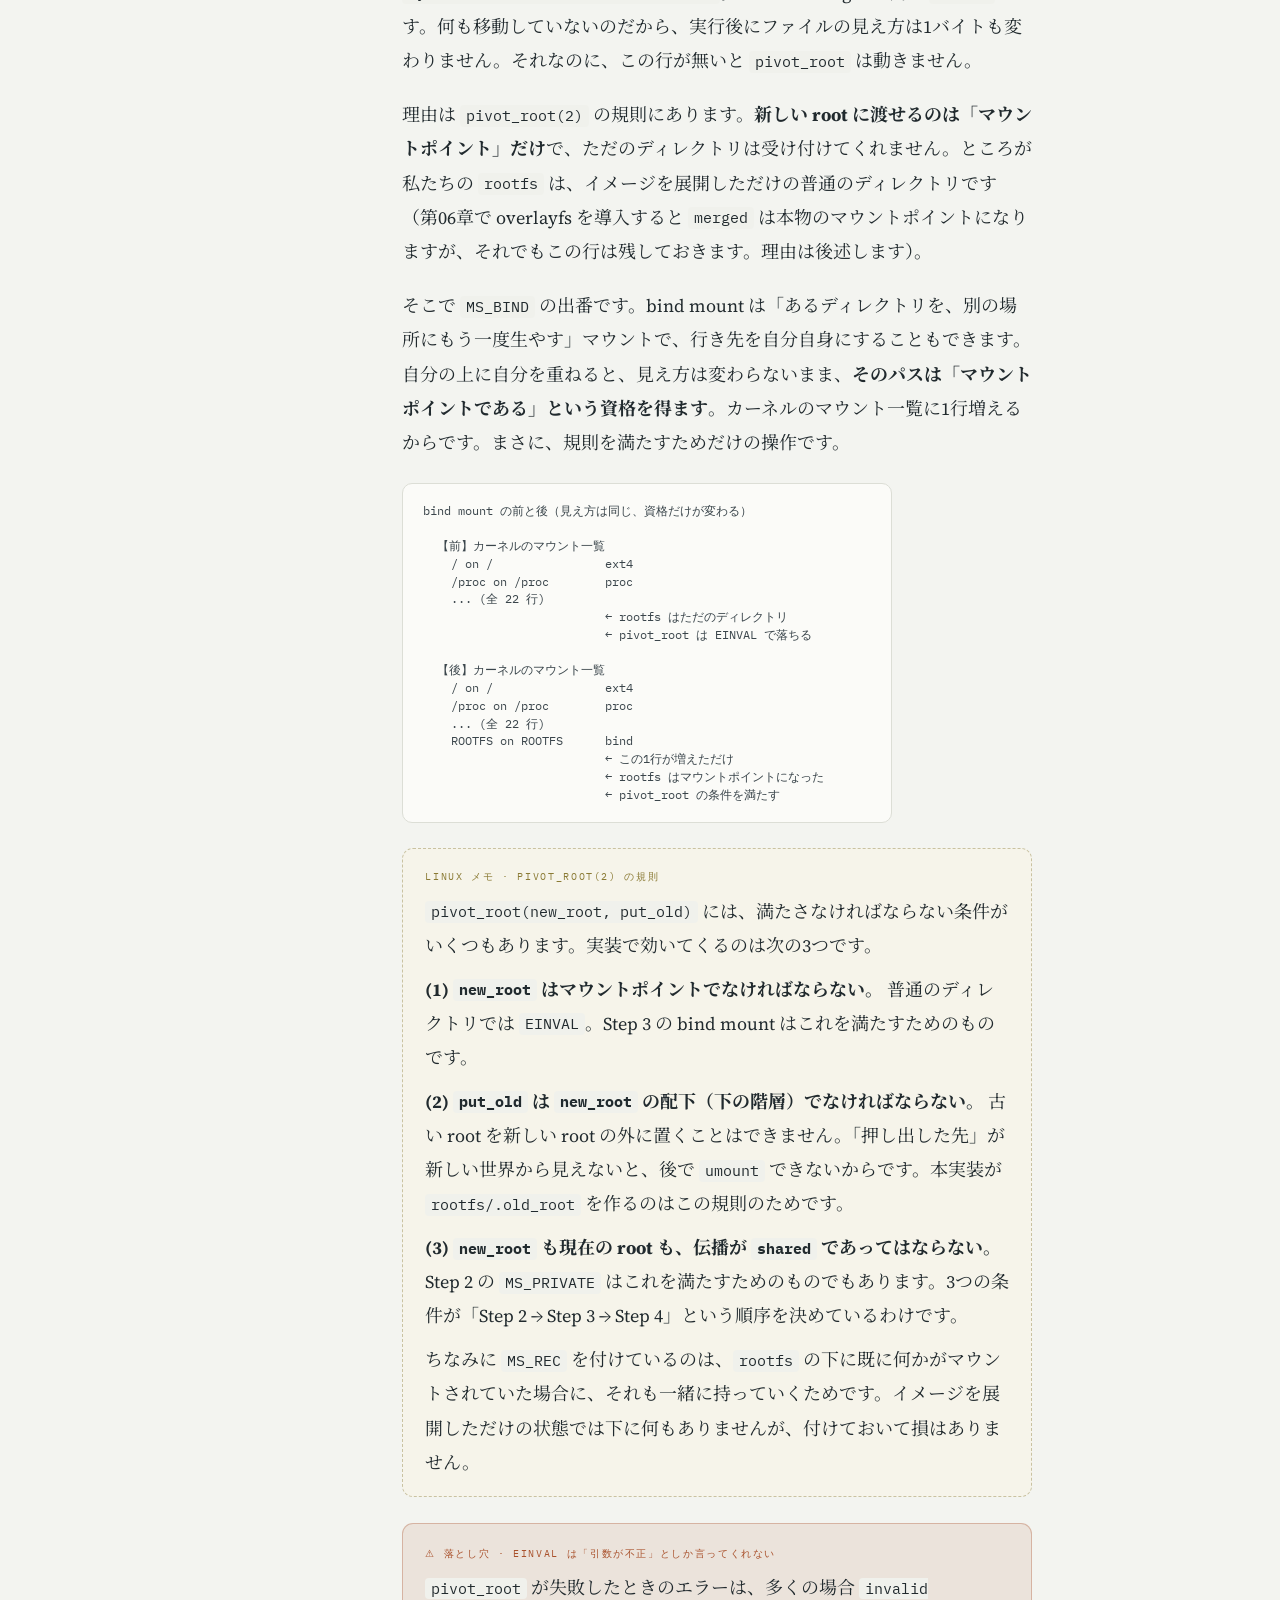
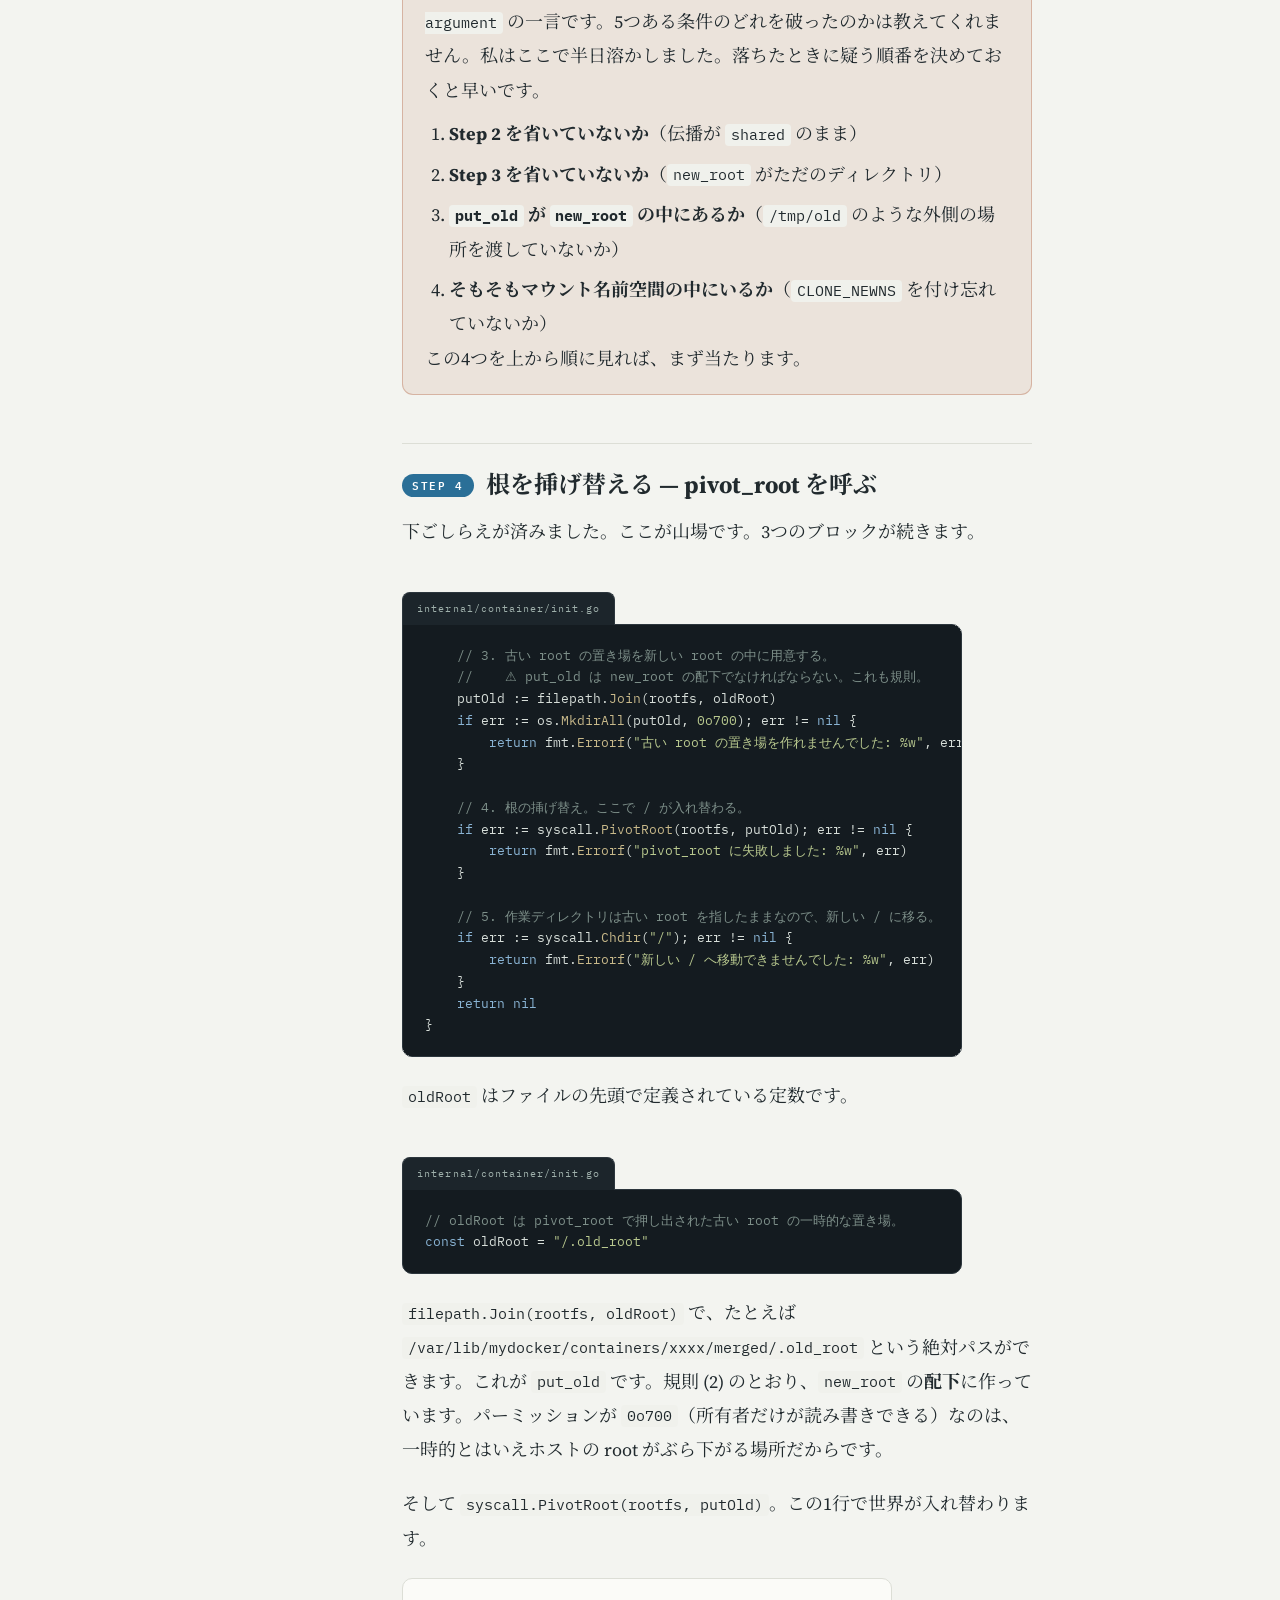
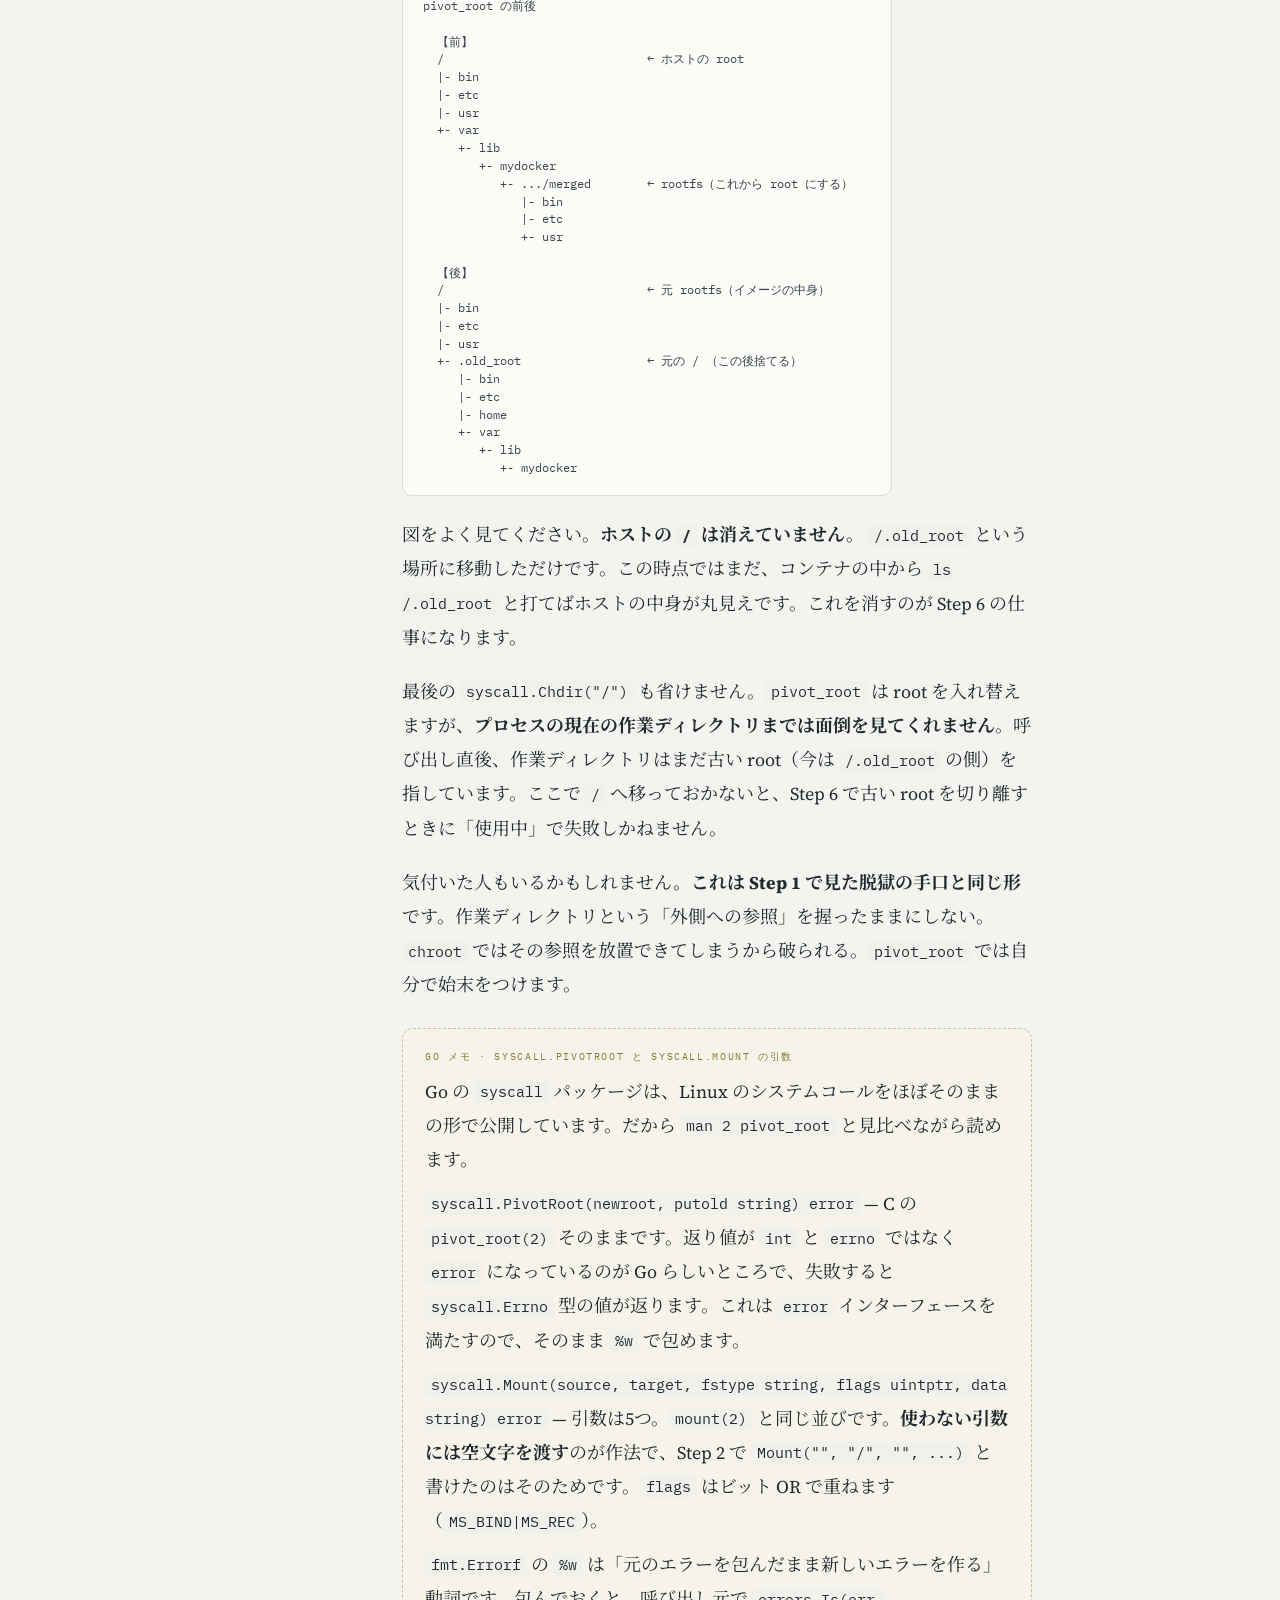
==== commit 87eec888: "教材サイト 第08章（ネットワーク）を追加 ネットワークは未実装（Could）なので、この章は「なぜ着手しなかったか・ 何が必要になるか・どこが難所か」を扱う地図の章にした。 Go のコードは1行も載" ====
--- a/docs/03-pivotroot.html
+++ b/docs/03-pivotroot.html
@@ -71,17 +71,15 @@
 
     <div class="ascii">02章を終えた時点のコンテナ
 
-  ホスト                        コンテナ (PID 1)
-  ------------------------      ------------------------
-   PID 名前空間          別々    PID 名前空間
-   UTS 名前空間          別々    UTS 名前空間
-   IPC 名前空間          別々    IPC 名前空間
-   マウント名前空間       別々    マウント名前空間
-        |                            |
-        +--------------+-------------+
-                       |
-                 同じ / を見ている        ← ここがまだ分かれていない
-                 (/etc /usr /root ...)</div>
+  ホストとコンテナで【分かれているもの】 ← 第02章で作った
+    PID 名前空間        $$ は 1 になった
+    UTS 名前空間        hostname は変えられた
+    IPC 名前空間
+    マウント名前空間     一覧の写しは作った
+
+  ホストとコンテナで【分かれていないもの】 ← この章の宿題
+    /                  同じディレクトリツリーを踏んでいる
+    /etc /usr /root    ホストのものがそのまま見えている</div>
 
     <p>「マウント名前空間は分けたのに、なぜ同じ <code>/</code> を見ているの?」という疑問はもっともです。マウント名前空間を分けると、<strong>マウントの一覧が複製されて、以後の変更が互いに伝わらなくなる</strong>だけで、複製された時点の中身は元と同じです。分身を作っただけで、まだ何も入れ替えていない。ここから先が本章の仕事になります。</p>
 
@@ -93,19 +91,28 @@
 
     <div class="ascii">やりたいこと
 
-  【今】                                【したい】
-  /                  ← ホストの root     /                ← rootfs が root になる
-  |- bin                                |- bin
-  |- etc                                |- etc
-  |- usr                                |- lib
-  |- root                               |- usr
-  +- var                                +- var
+  【今】ホストから見た姿
+  /                             ← ホストの root
+  |- bin
+  |- etc
+  |- root
+  |- usr
+  +- var
      +- lib
         +- mydocker
-           +- .../merged   ← rootfs      (ホストの / はどこにも見えない)
+           +- .../merged        ← rootfs（イメージを展開したもの）
               |- bin
               |- etc
-              +- usr</div>
+              +- usr
+
+  【したい】コンテナから見た姿
+  /                             ← さっきの rootfs が root になっている
+  |- bin
+  |- etc
+  |- lib
+  |- usr
+  +- var
+                                ← ホストの / はどこにも見えない</div>
 
     <p>この「差し替え」をやってくれるシステムコールが2つあります。<code>chroot</code> と <code>pivot_root</code> です。名前からすると <code>chroot</code>（change root）の方が素直に見えます。実際、まずはそちらを試すべきです。<strong>試して、破れることを自分の目で見てから</strong> <code>pivot_root</code> に進む。それがこの章の進み方です。</p>
 
@@ -221,16 +228,21 @@
 
     <div class="ascii">伝播を切る前と後
 
-  【切る前】shared                     【切った後】private
-
-  ホストのマウント木                    ホストのマウント木
-        |                                    |
-        | 双方向に伝わる                       X  伝わらない
-        |                                    |
-  コンテナのマウント木                  コンテナのマウント木
-        |                                    |
-        +- ここで mount すると               +- ここで何をしても
-           ホストにも同じものが増える            ホストは 22 個のまま</div>
+  【切る前】shared（既定値）
+    ホストのマウント木
+        ^
+        |  双方向に伝わる
+        v
+    コンテナのマウント木
+        コンテナで mount すると、ホストのマウント一覧にも同じものが増える
+
+  【切った後】private（MS_PRIVATE|MS_REC）
+    ホストのマウント木
+        X
+        X  どちらにも伝わらない
+        X
+    コンテナのマウント木
+        コンテナで何をしても、ホスト側は 22 個のまま</div>
 
     <p>「マウント名前空間を分けたのに、まだ伝わるのか?」と思うかもしれません。私も同じところで引っかかりました。<strong>名前空間を分けることと、伝播を切ることは別の操作です。</strong> 名前空間を分けるのは「マウント一覧の写しを作る」こと。伝播はその写しと元の間に張られたパイプで、写しを作っただけではパイプは残っています。<code>MS_PRIVATE</code> はそのパイプを外す操作です。</p>
 
@@ -281,18 +293,23 @@
 
     <p>そこで <code>MS_BIND</code> の出番です。bind mount は「あるディレクトリを、別の場所にもう一度生やす」マウントで、行き先を自分自身にすることもできます。自分の上に自分を重ねると、見え方は変わらないまま、<strong>そのパスは「マウントポイントである」という資格を得ます</strong>。カーネルのマウント一覧に1行増えるからです。まさに、規則を満たすためだけの操作です。</p>
 
-    <div class="ascii">bind mount 前と後（見え方は同じ、資格だけが変わる）
-
-  【前】カーネルのマウント一覧              rootfs は…
-   / on /                    ext4         ただのディレクトリ
-   /proc on /proc            proc         → pivot_root は EINVAL
-   ... (全 22 行)
-
-  【後】カーネルのマウント一覧              rootfs は…
-   / on /                    ext4         マウントポイント
-   /proc on /proc            proc         → pivot_root の条件を満たす
-   ... (全 22 行)
-   ROOTFS on ROOTFS          bind    ← この1行が増えただけ</div>
+    <div class="ascii">bind mount の前と後（見え方は同じ、資格だけが変わる）
+
+  【前】カーネルのマウント一覧
+    / on /                ext4
+    /proc on /proc        proc
+    ... (全 22 行)
+                          ← rootfs はただのディレクトリ
+                          ← pivot_root は EINVAL で落ちる
+
+  【後】カーネルのマウント一覧
+    / on /                ext4
+    /proc on /proc        proc
+    ... (全 22 行)
+    ROOTFS on ROOTFS      bind
+                          ← この1行が増えただけ
+                          ← rootfs はマウントポイントになった
+                          ← pivot_root の条件を満たす</div>
 
     <div class="gonote"><div class="box-k">LINUX メモ · pivot_root(2) の規則</div>
       <p><code>pivot_root(new_root, put_old)</code> には、満たさなければならない条件がいくつもあります。実装で効いてくるのは次の3つです。</p>
@@ -349,18 +366,31 @@
 
     <div class="ascii">pivot_root の前後
 
-  【前】                                【後】
-  /                  ← ホストの root     /                    ← 元 rootfs
-  |- bin                                |- bin                （イメージの中身）
-  |- etc                                |- etc
-  |- usr                                |- usr
-  +- var                                +- .old_root         ← 元の / （この後捨てる）
-     +- lib                                |- bin
-        +- mydocker                        |- etc
-           +- .../merged  ← rootfs         |- usr
-              |- bin                       +- var
-              |- etc                          +- lib
-              +- usr                             +- mydocker</div>
+  【前】
+  /                             ← ホストの root
+  |- bin
+  |- etc
+  |- usr
+  +- var
+     +- lib
+        +- mydocker
+           +- .../merged        ← rootfs（これから root にする）
+              |- bin
+              |- etc
+              +- usr
+
+  【後】
+  /                             ← 元 rootfs（イメージの中身）
+  |- bin
+  |- etc
+  |- usr
+  +- .old_root                  ← 元の / （この後捨てる）
+     |- bin
+     |- etc
+     |- home
+     +- var
+        +- lib
+           +- mydocker</div>
 
     <p>図をよく見てください。<strong>ホストの <code>/</code> は消えていません。</strong> <code>/.old_root</code> という場所に移動しただけです。この時点ではまだ、コンテナの中から <code>ls /.old_root</code> と打てばホストの中身が丸見えです。これを消すのが Step 6 の仕事になります。</p>
 
@@ -496,23 +526,29 @@
     <div class="ascii">/proc がどこを指しているか
 
   【貼り直す前】
-   コンテナのプロセス
+    コンテナのプロセス
         |
-        | ps が読む
+        |  ps はここを読む
         v
-   /proc  ────────→  ホストの PID 名前空間      ← 起動時にホストがマウントした鏡
-                        (85 個のプロセス)
-
-   ※ PID 名前空間そのものは分かれている。$$ はちゃんと 1 になる。
-      分かれていないのは「鏡」の方。
+      /proc
+        |
+        v
+      ホストの PID 名前空間
+        85 個のプロセスが映る（起動時にホストがマウントした鏡だから）
+
+    ※ PID 名前空間そのものは分かれている。$$ はちゃんと 1 になる。
+       分かれていないのは「鏡」の方。
 
   【貼り直した後】
-   コンテナのプロセス
+    コンテナのプロセス
         |
-        | ps が読む
+        |  ps はここを読む
         v
-   /proc  ────────→  コンテナの PID 名前空間    ← 自分でマウントし直した鏡
-                        (1 個のプロセス)</div>
+      /proc
+        |
+        v
+      コンテナの PID 名前空間
+        自分のプロセスだけが映る（自分でマウントし直した鏡だから）</div>
 
     <p>だから正しい言い方はこうなります。<strong>PID 名前空間は効いていた。見えていたのは <code>/proc</code> の中身であって、名前空間の中身ではなかった。</strong> 私たちは名前空間を疑っていたのに、実際には「古い鏡を見続けていた」だけだったのです。</p>
 
@@ -589,16 +625,24 @@
 
     <div class="ascii">古い root が切り離される様子
 
-  【pivot_root 直後】                  【dropOldRoot の後】
-  /                                    /
-  |- bin                               |- bin
-  |- etc                               |- etc
-  |- proc      ← Step 5 で貼った        |- proc
-  +- .old_root ← ホストの root が        (.old_root は消滅)
-     |- bin       まるごと見えている
-     |- etc                             ホストへ戻る道は
-     |- home                            マウント木から消えた
-     +- var</div>
+  【pivot_root 直後】
+  /
+  |- bin
+  |- etc
+  |- proc                       ← Step 5 で貼り直した新しい鏡
+  +- .old_root                  ← ホストの root がまるごと見えている
+     |- bin
+     |- etc
+     |- home
+     +- var
+
+  【dropOldRoot（MNT_DETACH → os.Remove）の後】
+  /
+  |- bin
+  |- etc
+  +- proc
+                                ← .old_root は消滅した
+                                ← ホストへ戻る道がマウント木から消えた</div>
 
     <div class="gonote"><div class="box-k">LINUX メモ · MNT_DETACH（遅延アンマウント）</div>
       <p>普通の <code>umount</code> は、そのファイルシステムを誰かが使っていると <code>EBUSY</code>（デバイスが使用中）で失敗します。誰かが開いているファイル、誰かの作業ディレクトリ——1つでもあれば断られます。</p>
@@ -663,20 +707,31 @@
 
     <div class="ascii">/dev の作り方の違い
 
-  【bind mount する案】                 【tmpfs + mknod の案（採用）】
-  /dev  ──→ ホストの /dev              /dev  = tmpfs (64k, mode=755)
-             |- null                            |- null      1:3
-             |- zero                            |- zero      1:5
-             |- sda      ★ホストのディスク       |- full      1:7
-             |- nvme0n1  ★ホストのディスク       |- random    1:8
-             |- kmsg                            |- urandom   1:9
-             +- ... (数百)                      |- tty       5:0
-                                                |- fd     -> /proc/self/fd
-                                                |- stdin  -> /proc/self/fd/0
-                                                |- stdout -> /proc/self/fd/1
-                                                +- stderr -> /proc/self/fd/2
-
-  1行で済むが穴が空く                    書く量は増えるが、無いものは触れない</div>
+  【案A】ホストの /dev を bind mount する
+  /dev = ホストの /dev そのもの
+    |- null
+    |- zero
+    |- sda                      ← ★ホストのディスクへの生の入口
+    |- nvme0n1                  ← ★ホストのディスクへの生の入口
+    |- kmsg
+    +- ... (数百)
+                                1行で済む。そのかわり穴が空く
+
+  【案B】tmpfs を敷いて必要なノードだけ作る（採用）
+  /dev = tmpfs (size=64k, mode=755, MS_NOSUID)
+    |- null       c 1:3
+    |- zero       c 1:5
+    |- full       c 1:7
+    |- random     c 1:8
+    |- urandom    c 1:9
+    |- tty        c 5:0
+    |- fd     -&gt; /proc/self/fd
+    |- stdin  -&gt; /proc/self/fd/0
+    |- stdout -&gt; /proc/self/fd/1
+    +- stderr -&gt; /proc/self/fd/2
+                                書く量は増える。そのかわり
+                                作らなかったものは存在しない
+                                （c = キャラクタデバイス。ブロックは0個）</div>
 
     <p>実装を全文見ます。まず、作りたいノードを表すための小さな型があります。</p>
 
